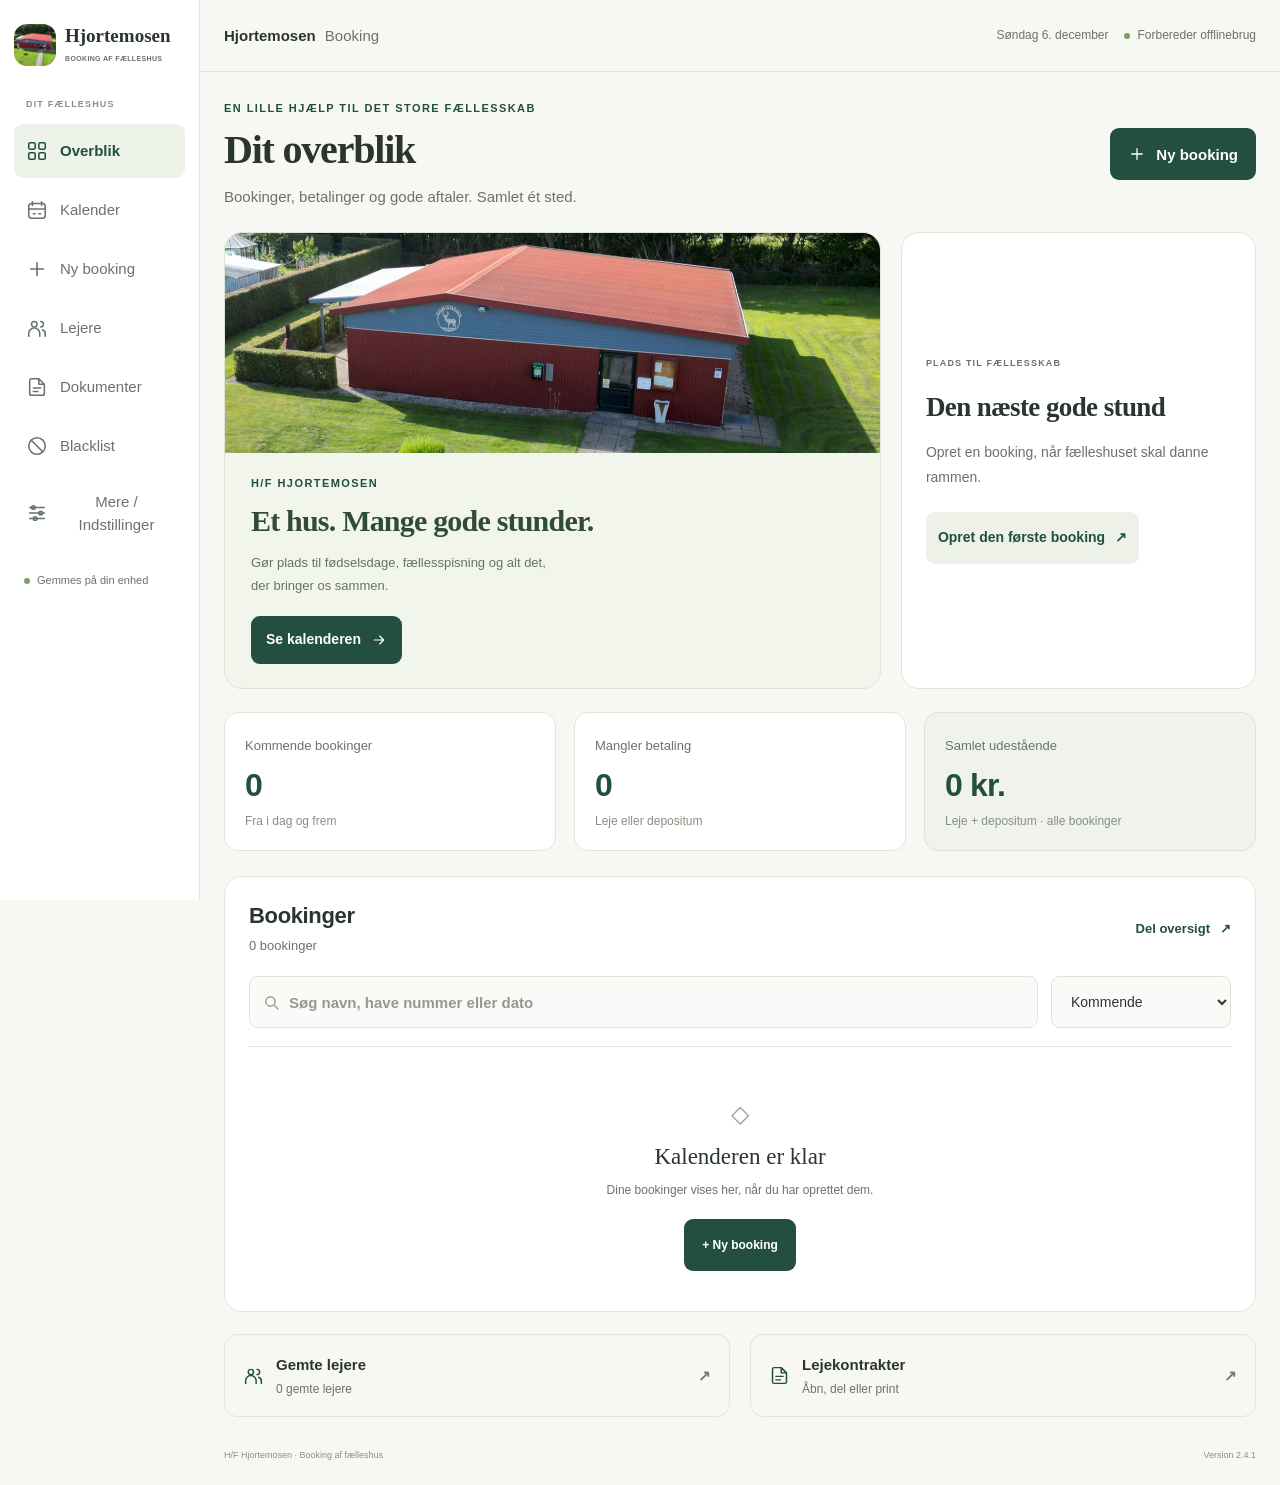
==== index.html @ 08822527 "Bestyrelsesmedlem: gratis leje og 500 kr. depositum (v2.4.1)" ====
<!doctype html>
<html lang="da">
<head>
  <meta charset="utf-8">
  <meta name="viewport" content="width=device-width,initial-scale=1,viewport-fit=cover">
  <meta name="theme-color" content="#234f40">
  <meta name="description" content="Booking af fælleshuset i H/F Hjortemosen. Kalender, lejere og betalinger samlet ét sted – også offline.">
  <meta name="apple-mobile-web-app-capable" content="yes">
  <meta name="apple-mobile-web-app-status-bar-style" content="default">
  <meta name="apple-mobile-web-app-title" content="Hjortemosen">
  <link rel="manifest" href="./manifest.webmanifest">
  <link rel="icon" href="./favicon.svg?v=2.4.1" type="image/svg+xml">
  <link rel="apple-touch-icon" href="./apple-touch-icon.png?v=2.4.1">
  <link rel="stylesheet" href="./styles.css?v=2.4.1">
  <title>Hjortemosen Booking</title>
</head>
<body>
<svg class="svg-symbols" xmlns="http://www.w3.org/2000/svg" aria-hidden="true"><defs>
  <symbol id="i-leaf" viewBox="0 0 24 24"><path d="M5 18C2 9 10 3 20 4c1 10-6 16-13 13M5 21 16 10M9 15l-1-5m4 2 5 1"/></symbol>
  <symbol id="i-grid" viewBox="0 0 24 24"><rect x="3" y="3" width="7" height="7" rx="1.5"/><rect x="14" y="3" width="7" height="7" rx="1.5"/><rect x="3" y="14" width="7" height="7" rx="1.5"/><rect x="14" y="14" width="7" height="7" rx="1.5"/></symbol>
  <symbol id="i-calendar" viewBox="0 0 24 24"><rect x="3" y="5" width="18" height="16" rx="3"/><path d="M7 3v4m10-4v4M3 11h18m-13 5h2m4 0h2"/></symbol>
  <symbol id="i-plus" viewBox="0 0 24 24"><path d="M12 5v14M5 12h14"/></symbol>
  <symbol id="i-users" viewBox="0 0 24 24"><circle cx="9" cy="8" r="3"/><path d="M3 21v-3a6 6 0 0 1 12 0v3M16 5a3 3 0 0 1 0 6m2 3a5 5 0 0 1 3 5v2"/></symbol>
  <symbol id="i-file" viewBox="0 0 24 24"><path d="M14 3H6a2 2 0 0 0-2 2v14a2 2 0 0 0 2 2h12a2 2 0 0 0 2-2V9l-6-6Zm0 0v6h6M8 13h8m-8 4h5"/></symbol>
  <symbol id="i-settings" viewBox="0 0 24 24"><path d="M4 6h16M4 12h16M4 18h16"/><circle cx="8" cy="6" r="2"/><circle cx="16" cy="12" r="2"/><circle cx="10" cy="18" r="2"/></symbol>
  <symbol id="i-ban" viewBox="0 0 24 24"><circle cx="12" cy="12" r="9"/><path d="m6 6 12 12"/></symbol>
  <symbol id="i-arrow" viewBox="0 0 24 24"><path d="M5 12h14m-6-6 6 6-6 6"/></symbol>
  <symbol id="i-search" viewBox="0 0 24 24"><circle cx="10.5" cy="10.5" r="6.5"/><path d="m16 16 5 5"/></symbol>
</defs></svg>
<a class="skip-link" href="#main">Gå til indhold</a>
<aside class="sidebar">
  <a class="brand" href="./" aria-label="Hjortemosen Booking, forsiden"><span class="brand-mark"><img src="./icon-192.png?v=2.4.1" alt="" width="192" height="192"></span><span><strong>Hjortemosen</strong><small>BOOKING AF FÆLLESHUS</small></span></a>
  <span class="nav-caption">DIT FÆLLESHUS</span>
  <nav class="desktop-nav" aria-label="Hovedmenu">
    <button data-view="dashboard" class="active" aria-current="page"><svg><use href="#i-grid"/></svg>Overblik</button>
    <button data-view="calendar"><svg><use href="#i-calendar"/></svg>Kalender</button>
    <button data-view="booking"><svg><use href="#i-plus"/></svg>Ny booking</button>
    <button data-view="renters"><svg><use href="#i-users"/></svg>Lejere</button>
    <button data-view="documents"><svg><use href="#i-file"/></svg>Dokumenter</button>
    <button data-view="blacklist"><svg><use href="#i-ban"/></svg>Blacklist</button>
    <button data-view="settings"><svg><use href="#i-settings"/></svg>Mere / Indstillinger</button>
  </nav>
  <div class="sidebar-note"><svg><use href="#i-leaf"/></svg><strong>Fællesskab starter her.</strong><p>En hjælpende hånd til de gode stunder i Hjortemosen.</p></div>
  <div class="sidebar-footer"><span class="status-dot"></span>Gemmes på din enhed</div>
</aside>
<div class="app-shell">
<header class="app-header"><div class="header-brand"><span class="brand-mark small"><img src="./icon-192.png?v=2.4.1" alt="" width="192" height="192"></span><strong>Hjortemosen <span>Booking</span></strong></div><div class="header-meta"><span id="currentDate"></span><span class="connection"><i class="status-dot"></i><span id="connectionStatus" role="status">Forbereder offlinebrug</span></span></div><button id="installBtn" class="secondary hidden">Installer</button></header>
<main id="main">
  <div id="storageError" class="warning hidden" role="alert"></div>
  <div id="updateBanner" class="update-banner hidden"><span>En ny version er klar. Din kladde gemmes før opdatering.</span><button class="primary" id="updateApp">Opdatér app</button></div>
  <section id="dashboard" class="view active" aria-labelledby="dashboardTitle">
    <div class="page-heading"><div><span class="eyebrow">EN LILLE HJÆLP TIL DET STORE FÆLLESSKAB</span><h1 id="dashboardTitle">Dit overblik</h1><p>Bookinger, betalinger og gode aftaler. Samlet ét sted.</p></div><button class="primary desktop-action" data-new><svg><use href="#i-plus"/></svg>Ny booking</button></div>
    <div id="draftBanner" class="draft-banner hidden"><span>Du har en gemt bookingkladde.</span><button class="text-button" data-go="booking">Fortsæt kladden →</button></div>
    <div class="hero-grid"><div class="welcome-card"><img class="welcome-photo" src="./faelleshus.jpg?v=2.4.1" alt="Hjortemosens fælleshus med rødt tag og blå gavl, omgivet af grønne haver." width="1280" height="1059" fetchpriority="high"><div class="welcome-copy"><span class="eyebrow">H/F HJORTEMOSEN</span><h2>Et hus. Mange gode stunder.</h2><p>Gør plads til fødselsdage, fællesspisning og alt det, der bringer os sammen.</p><button class="primary" data-go="calendar">Se kalenderen <svg><use href="#i-arrow"/></svg></button></div></div><div class="next-card" id="nextBooking"></div></div>
    <div class="stats" id="stats"></div>
    <div class="card bookings-card"><div class="card-head"><div><h2>Bookinger</h2><p id="bookingListCount" class="muted"></p></div><button class="text-button" id="shareOverview">Del oversigt <span aria-hidden="true">↗</span></button></div><div class="list-toolbar"><label class="search-field"><svg><use href="#i-search"/></svg><input id="bookingSearch" type="search" placeholder="Søg navn, have nummer eller dato" aria-label="Søg bookinger"></label><select id="bookingFilter" aria-label="Vis bookinger"><option value="upcoming">Kommende</option><option value="unpaid">Mangler betaling</option><option value="all">Alle bookinger</option></select></div><div id="upcomingList" class="list"></div></div>
    <div class="quick-links"><button data-go="renters"><svg><use href="#i-users"/></svg><span><strong>Gemte lejere</strong><small id="renterCount">0 gemte lejere</small></span><span aria-hidden="true">↗</span></button><button data-go="documents"><svg><use href="#i-file"/></svg><span><strong>Lejekontrakter</strong><small>Åbn, del eller print</small></span><span aria-hidden="true">↗</span></button></div>
  </section>
  <section id="calendar" class="view" aria-labelledby="calendarTitle">
    <div class="page-heading"><div><span class="eyebrow">PLADS TIL DEN NÆSTE AFTALE</span><h1 id="calendarTitle">Kalender</h1><p>Tryk på en ledig dato for at oprette en booking.</p></div><div class="calendar-actions"><button class="secondary" id="todayMonth">Denne måned</button><button class="primary" id="printCalendar">Udskriv / PDF</button></div></div>
    <p class="small-note calendar-print-help">Udskriv den viste måned, eller gem den som PDF fra udskriftsmenuen. På iPad bruges udskriftsmenuen i Safari.</p><div class="card calendar-card"><div class="calendar-toolbar"><button id="prevMonth" class="icon-btn" aria-label="Forrige måned">‹</button><h2 id="monthLabel"></h2><button id="nextMonth" class="icon-btn" aria-label="Næste måned">›</button></div><div class="calendar-grid weekdays"><span>Man</span><span>Tir</span><span>Ons</span><span>Tor</span><span>Fre</span><span>Lør</span><span>Søn</span></div><div id="calendarGrid" class="calendar-grid"></div><div class="legend"><span><i class="dot booked"></i>Betalt eller gratis</span><span><i class="dot unpaid"></i>Mangler betaling</span><span><i class="dot free"></i>Ledig</span></div></div>
    <div class="card"><h2>Månedens bookinger</h2><div id="monthBookings"></div></div>
  </section>
  <section id="booking" class="view" aria-labelledby="bookingFormTitle">
    <div class="page-heading"><div><span class="eyebrow">EN NY AFTALE I KALENDEREN</span><h1 id="bookingFormTitle">Ny booking</h1><p>Din kladde gemmes automatisk, mens du skriver.</p></div><button id="resetBooking" class="text-button">Ryd formular</button></div>
    <form id="bookingForm" class="booking-form"><input type="hidden" id="bookingId">
      <div class="card booking-details"><div class="form-heading"><span>01</span><h2>Dato og lejer</h2></div><div class="two-col"><label>Dato for lejemål <span class="required">*</span><input id="bookingDate" type="date" required></label><label>Vælg gemt lejer<select id="savedRenter"><option value="">Vælg en lejer</option></select></label></div><div class="two-col"><label>Navn <span class="required">*</span><input id="name" required autocomplete="name" placeholder="Lejerens fulde navn"></label><label>Have nummer<input id="houseNo" autocomplete="off" placeholder="Fx 24"></label></div><div class="two-col"><label>Telefonnummer<input id="phone" type="tel" autocomplete="tel" placeholder="Fx 12 34 56 78"></label><label>E-mail<input id="email" type="email" autocomplete="email" placeholder="navn@eksempel.dk"></label></div><label>Adresse<input id="address" autocomplete="street-address" placeholder="Vej, postnummer og by"></label><label class="check-row"><input id="saveRenter" type="checkbox" checked><span>Gem lejerens oplysninger til næste gang</span></label></div>
      <div class="card booking-payment"><div class="form-heading"><span>02</span><h2>Leje og betaling</h2></div><fieldset><legend>Lejertype</legend><div class="segmented"><label><input type="radio" name="renterType" value="member" checked><span>Haveforeningsmedlem</span></label><label><input type="radio" name="renterType" value="friend"><span>Ven</span></label><label><input type="radio" name="renterType" value="board"><span>Bestyrelsesmedlem</span></label></div></fieldset><p id="legacyTypeNote" class="small-note hidden">Denne aftale har en tidligere lejertype. De gemte beløb bevares. Vælg en ny lejertype for at ændre den.</p><p id="boardPriceNote" class="small-note hidden" role="status">Bestyrelsesmedlemmer har gratis leje. Depositum: 500 kr.</p><div class="two-col"><label>Pris (kr.) <span class="required">*</span><input id="price" type="number" min="0" step="0.01" required inputmode="decimal"></label><label>Depositum (kr.)<input id="deposit" type="number" min="0" step="0.01" inputmode="decimal"></label></div><div class="payment-checks"><label id="rentPaidRow" class="check-row"><input id="paid" type="checkbox"><span><strong>Leje betalt</strong><small>Markér, når lejen er modtaget</small></span></label><label class="check-row"><input id="depositPaid" type="checkbox"><span><strong>Depositum betalt</strong><small>Markér, når depositum er modtaget</small></span></label></div></div>
      <div class="card booking-notes"><div class="form-heading"><span>03</span><h2>Det, vi skal huske</h2></div><label>Bemærkninger<textarea id="notes" rows="5" placeholder="Særlige aftaler, nøgleudlevering, oprydning eller andet, der er godt at huske …"></textarea></label></div>
      <div class="card booking-footer"><div id="bookingWarning" class="warning hidden" role="alert"></div><div id="autoSaveStatus" class="autosave-status" role="status">Kladde gemmes automatisk på denne enhed</div><div class="form-actions"><button type="button" id="saveDraft" class="secondary">Gem kladde</button><button type="submit" id="submitBooking" class="primary">Gem booking <svg><use href="#i-arrow"/></svg></button><button type="button" id="deleteBooking" class="danger hidden">Slet booking</button></div></div>
    </form>
  </section>
  <section id="renters" class="view" aria-labelledby="rentersTitle"><div class="page-heading"><div><span class="eyebrow">GODE AFTALER, KENDTE ANSIGTER</span><h1 id="rentersTitle">Gemte lejere</h1><p>Oplysninger og tidligere bookinger. Klar til næste gang.</p></div></div><label class="search-field renter-search"><svg><use href="#i-search"/></svg><input id="renterSearch" type="search" placeholder="Søg navn, have nummer eller telefon" aria-label="Søg lejere"></label><div id="renterList" class="renter-grid"></div></section>
  <section id="blacklist" class="view" aria-labelledby="blacklistTitle"><div class="page-heading"><div><span class="eyebrow">TRYGHED OM UDLEJNINGEN</span><h1 id="blacklistTitle">Blacklist</h1><p>Booking blokeres ved match på navn eller have nummer.</p></div><button id="addBlacklist" class="primary">+ Tilføj person</button></div><div class="card"><div class="card-head"><h2>Blokerede lejere</h2><span class="muted" id="blacklistCount"></span></div><div id="blacklistList"></div></div></section>
  <section id="documents" class="view" aria-labelledby="documentsTitle"><div class="page-heading"><div><span class="eyebrow">DET PRAKTISKE PÅ PLADS</span><h1 id="documentsTitle">Dokumenter</h1><p>De aktuelle lejekontrakter til fælleshuset.</p></div></div><div class="document-grid">
    <article class="card document-card"><span class="document-icon"><svg><use href="#i-file"/></svg>PDF</span><span class="eyebrow">HAVEFORENINGENS MEDLEMMER</span><h2>Lejekontrakt</h2><strong class="document-price">1.000 <small>kr.</small></strong><p class="muted">Kontrakten til udlejning af fælleshuset.</p><button type="button" class="primary fill-contract" data-fill-contract="member-pdf">Udfyld kontrakt</button><div class="doc-actions"><a class="primary button" href="./kontrakt-1000.pdf?v=2.4.1" target="_blank" rel="noopener">Åbn PDF ↗</a><a class="secondary button" href="./kontrakt-1000.pdf?v=2.4.1" download="Lejekontrakt-Hjortemosen-1000.pdf">Download</a><button class="secondary" data-share-doc="./kontrakt-1000.pdf?v=2.4.1">Del</button><button class="text-button" data-print="./kontrakt-1000.pdf?v=2.4.1">Print</button></div><a class="word-link" href="./kontrakt-1000.docx?v=2.4.1" download="Lejekontrakt-Hjortemosen-1000.docx">Download redigerbar Word-version ↗</a></article>
    <article class="card document-card"><span class="document-icon"><svg><use href="#i-file"/></svg>PDF</span><span class="eyebrow">VENNER</span><h2>Lejekontrakt</h2><strong class="document-price">1.500 <small>kr.</small></strong><p class="muted">Kontrakten til udlejning af fælleshuset.</p><button type="button" class="primary fill-contract" data-fill-contract="friend-pdf">Udfyld kontrakt</button><div class="doc-actions"><a class="primary button" href="./kontrakt-1500.pdf?v=2.4.1" target="_blank" rel="noopener">Åbn PDF ↗</a><a class="secondary button" href="./kontrakt-1500.pdf?v=2.4.1" download="Lejekontrakt-Hjortemosen-1500.pdf">Download</a><button class="secondary" data-share-doc="./kontrakt-1500.pdf?v=2.4.1">Del</button><button class="text-button" data-print="./kontrakt-1500.pdf?v=2.4.1">Print</button></div></article>
  </div>
  <article class="card contract-editor">
    <span class="eyebrow">KLAR TIL AFTALEN</span><h2>Udfyld lejekontrakt</h2>
    <p class="muted">Udfyld felterne her på iPad. Oplysningerne bruges kun til kontrakten og ændrer ikke din booking.</p>
    <form id="contractForm">
      <div class="two-col">
        <label>Kontrakt<select id="contractTemplate"><option value="member-pdf">Medlem · 1.000 kr. · PDF</option><option value="friend-pdf">Ven · 1.500 kr. · PDF</option><option value="member-word">Medlem · 1.000 kr. · Word</option></select></label>
        <label>Hent oplysninger fra booking<select id="contractBooking"><option value="">Udfyld uden en booking</option></select></label>
      </div>
      <p id="contractTerms" class="small-note"></p><p id="contractWarning" class="warning hidden" role="alert"></p>
      <div class="two-col">
        <label>Lejerens navn<input id="contract-name" required maxlength="200" autocomplete="name"></label>
        <label>Telefonnummer<input id="contract-phone" type="tel" maxlength="60" autocomplete="tel"></label>
        <label>Adresse<input id="contract-address" maxlength="300" autocomplete="street-address"></label>
        <label>E-mailadresse<input id="contract-email" type="email" maxlength="254" autocomplete="email"></label>
        <label>Konto til tilbagebetaling af depositum<input id="contract-account" maxlength="100" autocomplete="off" placeholder="Registreringsnummer og kontonummer"></label>
        <label>Dato for aftalen<input id="contract-agreementDate" type="date" required></label>
        <label>Dato for lejemålet<input id="contract-rentalDate" type="date" required></label>
        <label>Elmåler ved start<input id="contract-meterStart" inputmode="decimal" maxlength="40"></label>
        <label>Elmåler ved slut<input id="contract-meterEnd" inputmode="decimal" maxlength="40"></label>
        <label>Navn ved underskrift (valgfrit)<input id="contract-signature" maxlength="200" autocomplete="off"><small>Navnet følger med den håndskrevne underskrift.</small></label>
      </div>
      <div class="signature-section">
        <h3>Underskriv på iPad</h3>
        <p id="signatureHelp" class="small-note">Skriv med en finger eller Apple Pencil i feltet. Underskriften kommer med i PDF og Word. Du kan også lade feltet stå tomt og underskrive senere.</p>
        <canvas id="signatureCanvas" width="1200" height="400" role="img" aria-label="Felt til håndskrevet underskrift" aria-describedby="signatureHelp">Udfyld navnet ovenfor, hvis du ikke kan bruge tegnefeltet.</canvas>
        <div class="signature-toolbar"><span id="signatureStatus" class="small-note" role="status">Ingen håndskrevet underskrift.</span><button type="button" class="secondary" id="clearSignature">Ryd underskrift</button></div>
        <p class="small-note">Hvis du ændrer kontraktens oplysninger eller vælger en anden booking, skal du underskrive igen.</p>
      </div>
      <div class="form-actions"><button type="submit" class="primary" id="makeContract">Lav udfyldt kontrakt</button><button type="button" class="secondary" id="clearContract">Ryd felter</button></div>
      <p id="contractStatus" class="small-note" role="status" aria-live="polite"></p><p id="contractError" class="warning hidden" role="alert"></p>
    </form>
    <div id="contractReady" class="contract-ready hidden">
      <strong id="filledContractName"></strong>
      <div class="doc-actions"><a id="openFilledContract" class="secondary button" target="_blank" rel="noopener">Se udfyldt PDF ↗</a><button class="secondary" id="saveFilledContract">Gem fil</button><button class="primary" id="shareFilledContract">Del udfyldt kontrakt</button></div>
      <p>Tryk på <strong>Del udfyldt kontrakt</strong>, vælg <strong>Mail</strong> eller <strong>Beskeder</strong>, og indsæt modtagerens e-mailadresse eller telefonnummer. Filen følger med. Du sender selv fra Mail eller Beskeder.</p>
      <div class="doc-actions"><button class="secondary" data-copy-recipient="email">Kopiér e-mailadresse</button><button class="secondary" data-copy-recipient="phone">Kopiér telefonnummer</button></div>
    </div>
  </article>
  <div class="info-note"><svg><use href="#i-file"/></svg><p><strong>Gem, del og udskriv på iPad</strong><br>Åbn den udfyldte PDF, tryk på Del, og vælg Udskriv. Kontrakterne og udfyldningen fungerer offline, når appen er hentet. Mail og Beskeder sender, når der er forbindelse.</p></div></section>
  <section id="settings" class="view" aria-labelledby="settingsTitle"><div class="page-heading"><div><span class="eyebrow">ALT DET ANDET</span><h1 id="settingsTitle">Mere / Indstillinger</h1><p>Standardpriser, sikkerhedskopier og praktiske genveje.</p></div></div><div class="mobile-shortcuts"><button class="card shortcut" data-go="documents"><svg><use href="#i-file"/></svg>Dokumenter <span>↗</span></button><button class="card shortcut" data-go="blacklist"><svg><use href="#i-ban"/></svg>Blacklist <span>↗</span></button></div>
    <div class="card"><h2>Standardpriser</h2><p class="muted">Bruges til nye bookinger. Eksisterende aftaler beholder deres priser.</p><form id="settingsForm"><div class="settings-prices"><label>Haveforeningsmedlem (kr.)<input id="memberPrice" type="number" min="0" step="0.01" required inputmode="decimal"></label><label>Ven (kr.)<input id="friendPrice" type="number" min="0" step="0.01" required inputmode="decimal"></label><label>Bestyrelsesmedlem (kr.)<input id="boardPrice" type="number" value="0" readonly aria-describedby="boardSettingNote"></label><label>Standarddepositum (kr.)<input id="defaultDeposit" type="number" min="0" step="0.01" required inputmode="decimal"></label></div><p class="small-note" id="boardSettingNote">Bestyrelsesmedlemmer er altid gratis og betaler ikke depositum.</p><button class="primary" type="submit">Gem standardpriser</button></form></div>
    <div class="card"><h2>Sikkerhedskopi og deling</h2><p class="muted">Gem en kopi af alle bookinger, lejere, blacklist og indstillinger. Del filen med andre, der skal have det samme overblik.</p><div class="backup-actions"><button id="exportData" class="secondary">Eksportér sikkerhedskopi</button><button id="shareData" class="primary">Del sikkerhedskopi</button><label class="secondary button file-input">Importér sikkerhedskopi<input id="importData" type="file" accept=".json,application/json" aria-label="Importér sikkerhedskopi"></label><button id="downloadRecovery" class="text-button hidden">Download data fra før seneste import</button></div><p class="small-note">Data gemmes på denne enhed. Deling overfører en fil; ændringer synkroniseres ikke automatisk mellem telefoner.</p></div>
    <div class="card install-card"><div><h2>Dit fælleshus. Lige ved hånden.</h2><p class="muted">Åbn appen i Safari. Tryk på <strong>Del → Føj til hjemmeskærm</strong>. Vent på “Klar til offlinebrug”, før du bruger appen uden internet.</p></div><span class="brand-mark"><img src="./icon-192.png?v=2.4.1" alt="" width="192" height="192"></span></div>
  </section>
  <footer class="app-footer"><span>H/F Hjortemosen · Booking af fælleshus</span><span>Version 2.4.1</span></footer>
</main>
</div>
<nav class="bottom-nav" aria-label="Appmenu"><button data-view="dashboard" class="active" aria-current="page"><svg><use href="#i-grid"/></svg><span>Overblik</span></button><button data-view="calendar"><svg><use href="#i-calendar"/></svg><span>Kalender</span></button><button data-view="booking" class="nav-booking"><svg><use href="#i-plus"/></svg><span>Ny booking</span></button><button data-view="renters"><svg><use href="#i-users"/></svg><span>Lejere</span></button><button data-view="documents" class="tablet-nav"><svg><use href="#i-file"/></svg><span>Dokumenter</span></button><button data-view="blacklist" class="tablet-nav"><svg><use href="#i-ban"/></svg><span>Blacklist</span></button><button data-view="settings"><svg><use href="#i-settings"/></svg><span>Mere</span></button></nav>
<dialog id="blacklistDialog" aria-labelledby="blDialogTitle"><form id="blacklistForm"><span class="eyebrow">BLACKLIST</span><h2 id="blDialogTitle">Tilføj en person</h2><label>Navn<input id="blName" required autocomplete="off"></label><label>Have nummer<input id="blHouse"></label><label>Årsag / bemærkning<textarea id="blReason" required rows="4"></textarea></label><div class="actions"><button type="button" id="cancelBlacklist" class="secondary">Annuller</button><button type="submit" class="danger" id="saveBlacklist">Tilføj til blacklist</button></div></form></dialog>
<dialog id="importDialog" aria-labelledby="importTitle"><span class="eyebrow">SIKKERHEDSKOPI</span><h2 id="importTitle">Importér data</h2><p id="importSummary"></p><fieldset><legend>Sådan skal filen bruges</legend><label class="check-row"><input type="radio" name="importMode" value="merge" checked><span><strong>Flet med nuværende data</strong><small>Tilføj nye poster. Nuværende priser bevares. Konflikter stopper importen.</small></span></label><label class="check-row"><input type="radio" name="importMode" value="replace"><span><strong>Erstat alle nuværende data</strong><small>Brug filens bookinger, lejere, blacklist og priser.</small></span></label></fieldset><p class="small-note">En kopi af data fra før importen gemmes på denne enhed.</p><div id="importError" class="warning hidden" role="alert"></div><div class="actions"><button type="button" id="cancelImport" class="secondary">Annuller</button><button type="button" id="confirmImport" class="primary">Bekræft import</button></div></dialog>
<div id="toast" class="toast" role="status" aria-live="polite"></div>
<section id="calendarPrint" aria-label="Kalender til udskrivning"></section>
<script src="./data.js?v=2.4.1"></script><script src="./app.js?v=2.4.1"></script>
<script src="./contract-libs.js?v=2.4.1"></script><script src="./contracts.js?v=2.4.1"></script><script src="./signature-pad.js?v=2.4.1"></script><script src="./contract-ui.js?v=2.4.1"></script>
</body>
</html>
---- styles.css ----
:root{--green:#234f40;--green-hover:#163e30;--mint:#edf3e9;--bg:#f7f8f4;--card:#fff;--text:#29352e;--muted:#68736b;--line:#e1e6dc;--red:#a73f36;--amber:#966014;--radius:18px}*{box-sizing:border-box}html{scroll-behavior:smooth}body{margin:0;background:var(--bg);color:var(--text);font:15px/1.55 -apple-system,BlinkMacSystemFont,"Segoe UI",sans-serif;-webkit-tap-highlight-color:transparent}svg{width:22px;height:22px;fill:none;stroke:currentColor;stroke-width:1.7;stroke-linecap:round;stroke-linejoin:round;flex-shrink:0}.svg-symbols{position:absolute;width:0;height:0;overflow:hidden}button,input,select,textarea{font:inherit}button,.button{border:0;border-radius:9px;padding:12px 18px;min-height:46px;font-size:14px;font-weight:600;cursor:pointer;text-decoration:none;display:inline-flex;align-items:center;justify-content:center;gap:10px;transition:background .15s,color .15s,box-shadow .15s;color:inherit}button:disabled{opacity:.5;cursor:not-allowed}button:hover{filter:brightness(.97)}button:focus-visible,a:focus-visible,summary:focus-visible,input:focus-visible,select:focus-visible,textarea:focus-visible{outline:3px solid #81a37b;outline-offset:3px}.primary{background:var(--green);color:#fff}.primary:hover{background:var(--green-hover)}.secondary{background:#edf1e8;color:var(--green)}.danger{background:#fae8e4;color:var(--red)}.text-button{background:transparent;color:var(--green);padding:10px 0}.danger-text{color:var(--red)}.hidden{display:none!important}.eyebrow{color:var(--green);display:block;font-size:10px;font-weight:700;letter-spacing:.13em}.muted{color:var(--muted)}p{margin:8px 0 0}h1,h2,h3{margin:0;font-weight:600}h1{font-family:Georgia,"Times New Roman",serif;font-size:40px;letter-spacing:-1.2px;line-height:1.2;margin-top:9px}h2{font-size:19px;letter-spacing:-.35px;line-height:1.4}h3{font-size:16px;line-height:1.4}.sidebar{width:248px;position:fixed;left:0;top:0;bottom:0;background:#fff;border-right:1px solid var(--line);display:flex;flex-direction:column;padding:34px 22px 20px;z-index:20}.brand{display:flex;align-items:center;gap:12px;color:var(--text);text-decoration:none}.brand strong{font-family:Georgia,serif;font-size:22px;line-height:1.1;display:block}.brand small{display:block;letter-spacing:.13em;font-size:8px;margin-top:7px;font-weight:700;color:var(--muted)}.brand-mark{width:42px;height:46px;border-radius:13px;background:var(--green);color:#f0f3de;display:inline-flex;align-items:center;justify-content:center;flex-shrink:0}.brand-mark svg{width:27px;height:27px;stroke-width:1.5}.brand-mark.small{width:32px;height:34px;border-radius:10px}.brand-mark.small svg{width:22px;height:22px}.nav-caption{font-size:9px;font-weight:700;color:#879086;letter-spacing:.13em;margin:51px 0 14px 13px}.desktop-nav{display:grid;gap:5px}.desktop-nav button{justify-content:flex-start;min-height:49px;padding:12px 14px;color:var(--muted);background:transparent;font-weight:500;font-size:14px;gap:13px}.desktop-nav button.active{background:var(--mint);color:var(--green);font-weight:650}.desktop-nav button:nth-child(6){margin-top:23px}.desktop-nav button svg{width:19px;height:19px}.sidebar-note{margin-top:auto;background:var(--bg);border:1px solid var(--line);border-radius:14px;padding:19px 16px;font-size:12px;color:var(--muted)}.sidebar-note svg{display:block;margin-bottom:13px;color:var(--green)}.sidebar-note strong{color:var(--green);font-weight:600;display:block}.sidebar-note p{font-size:11px;line-height:1.6}.sidebar-footer{display:flex;align-items:center;gap:7px;color:var(--muted);font-size:10px;margin:24px 0 0 12px}.status-dot{width:6px;height:6px;border-radius:50%;background:#7a9d6a;display:inline-block;flex-shrink:0}.app-shell{margin-left:248px}.app-header{height:78px;border-bottom:1px solid var(--line);padding:0 42px;display:flex;align-items:center;justify-content:space-between;gap:16px}.header-brand{font-size:13px;display:flex;gap:10px;align-items:center}.header-brand strong{font-weight:650}.header-brand strong span{font-weight:400;color:var(--muted);margin-left:5px}.header-brand .brand-mark{display:none}.header-meta{display:flex;align-items:center;gap:24px;font-size:11px;color:var(--muted)}#currentDate::first-letter{text-transform:uppercase}.connection{display:flex;align-items:center;gap:7px}.is-offline{color:var(--amber)}main{max-width:1250px;margin:auto;padding:37px 42px 0}.view{display:none}.view.active{display:block;animation:appear .15s ease}@keyframes appear{from{opacity:.7;transform:translateY(3px)}to{opacity:1;transform:translateY(0)}}.page-heading{display:flex;align-items:center;justify-content:space-between;gap:20px;margin-bottom:27px}.page-heading p{color:var(--muted);font-size:13px;margin-top:11px}.page-heading .primary svg{width:18px;height:18px}.hero-grid{display:grid;grid-template-columns:minmax(0,1.85fr) minmax(220px,1fr);gap:20px;margin-bottom:23px}.welcome-card{position:relative;overflow:hidden;border-radius:var(--radius);background:#e9efe2;min-height:260px;padding:29px 30px;display:flex;align-items:center;border:1px solid #dde5d4}.welcome-copy{position:relative;z-index:1}.welcome-copy h2{font-family:Georgia,serif;font-size:33px;letter-spacing:-.8px;line-height:1.13;color:#304b36;margin:15px 0 12px}.welcome-copy p{color:#67745d;font-size:12px;line-height:1.8;margin:0 0 18px}.welcome-copy button{font-size:12px;min-height:43px;padding:10px 15px}.welcome-copy button svg{width:16px;height:16px}.house-scene{position:absolute;right:-5px;bottom:0;width:235px;height:208px;stroke:none}.next-card{padding:28px 24px;background:#fff;border:1px solid var(--line);border-radius:var(--radius);display:flex;flex-direction:column;justify-content:center}.next-card .eyebrow{font-size:9px;color:var(--muted)}.next-card h3{font-family:Georgia,serif;font-size:26px;letter-spacing:-.6px;line-height:1.25;margin:20px 0 7px}.next-card p{font-size:12px;color:var(--muted);line-height:1.8}.next-card>.secondary{font-size:12px;margin-top:22px;align-self:flex-start;padding:10px 12px}.next-bottom{display:flex;flex-wrap:wrap;align-items:center;gap:12px;margin-top:auto;padding-top:25px}.next-bottom button{font-size:12px}.stats{display:grid;grid-template-columns:repeat(3,1fr);gap:18px;margin-bottom:25px}.stat{background:var(--card);border:1px solid var(--line);border-radius:14px;padding:19px 23px}.stat>span{font-size:11px;color:var(--muted);font-weight:500}.stat strong{display:block;font-size:29px;line-height:1.2;font-weight:600;letter-spacing:-.8px;margin-top:9px;color:var(--green)}.stat small{font-size:10px;color:#879080;display:block;margin-top:7px}.stat.amount{background:#f0f3eb;border-color:#dce4d4}.card{background:#fff;border:1px solid var(--line);border-radius:var(--radius);padding:25px;margin-bottom:22px}.card-head{display:flex;justify-content:space-between;align-items:center;gap:15px;margin-bottom:20px}.card-head p{font-size:11px;margin-top:4px}.card-head .text-button{font-size:12px}.bookings-card{padding:25px 25px 0}.list-toolbar{display:flex;gap:13px;align-items:center;margin-bottom:13px;padding-bottom:18px;border-bottom:1px solid var(--line)}input,select,textarea{width:100%;border:1px solid #dce2d5;border-radius:9px;background:#fff;color:var(--text);padding:12px 14px;min-height:47px;font-size:16px}input::placeholder,textarea::placeholder{color:#93998f;opacity:1}select{appearance:auto;padding-right:8px}label{display:block;color:var(--text);font-size:12px;font-weight:550;margin:15px 0 0}label input,label select,label textarea{display:block;margin-top:7px}.search-field{position:relative;display:flex;align-items:center;gap:9px;background:#fafbf8;border:1px solid var(--line);border-radius:9px;padding:0 13px;margin:0;flex:1;color:#7d8a77}.search-field input{margin:0;padding:10px 0;border:0;background:transparent;min-height:42px;font-size:12px;outline-offset:1px}.search-field svg{width:17px;height:17px}.list-toolbar select{width:170px;min-height:44px;font-size:12px;background:#fafbf8}.booking-row{width:100%;background:transparent;text-align:left;justify-content:flex-start;padding:17px 0;border-radius:0;border-bottom:1px solid #edf0e8;gap:17px;font-weight:400}.booking-row:last-child{border-bottom:0}.booking-row:hover{background:#fafbf8}.date-tile{display:flex;flex-direction:column;align-items:center;justify-content:center;min-width:48px;min-height:52px;background:#f0f3ec;border-radius:9px;color:var(--green)}.date-tile small{font-size:9px;text-transform:uppercase;letter-spacing:.06em}.date-tile strong{font-size:22px;line-height:1.1}.row-person{display:flex;flex-direction:column;gap:3px;min-width:0;flex:1}.row-person>strong{font-size:13px;font-weight:600;overflow-wrap:anywhere}.row-person>small{font-size:11px;color:var(--muted)}.payment-detail{font-size:10px;color:var(--muted)}.row-end{display:flex;flex-direction:column;align-items:flex-end;gap:7px}.row-end strong{font-size:12px;font-weight:550}.row-arrow{font-size:24px;color:#8e9788;margin-left:6px}.badge{display:inline-flex;align-items:center;gap:4px;border-radius:5px;padding:5px 8px;font-size:9px;font-weight:600;line-height:1.2;white-space:nowrap}.badge:before{content:'';width:4px;height:4px;background:currentColor;border-radius:50%}.badge.paid{background:#eaf2e7;color:#547444}.badge.unpaid{background:#fff3df;color:#976619}.badge.black{background:#fbe9e5;color:var(--red)}.empty-state{padding:35px 15px 40px;text-align:center;grid-column:1/-1}.empty-icon{display:inline-block;font-size:24px;color:#90a285;margin-bottom:8px}.empty-state h3{font-family:Georgia,serif;font-size:23px;font-weight:400}.empty-state p{font-size:12px;color:var(--muted);margin-top:8px}.empty-state button{font-size:12px;margin-top:20px}.quick-links{display:grid;grid-template-columns:1fr 1fr;gap:20px}.quick-links button{background:transparent;border:1px solid var(--line);border-radius:13px;padding:18px;text-align:left;justify-content:flex-start}.quick-links button>svg{width:21px;height:21px;color:var(--green);margin-right:2px}.quick-links button>span:nth-child(2){flex:1}.quick-links strong{display:block;font-size:12px;font-weight:600}.quick-links small{display:block;font-size:10px;color:var(--muted);font-weight:400;margin-top:3px}.quick-links button>span:last-child{color:#73816a}.app-footer{display:flex;justify-content:space-between;gap:15px;padding:32px 0 22px;color:#899182;font-size:9px}.calendar-toolbar{display:flex;justify-content:space-between;align-items:center;gap:15px}.calendar-toolbar h2{text-transform:capitalize;font-family:Georgia,serif;font-size:27px}.icon-btn{background:var(--mint);color:var(--green);padding:0;width:44px;height:44px;min-height:44px;font-size:27px;line-height:1}.calendar-grid{display:grid;grid-template-columns:repeat(7,minmax(0,1fr));gap:9px}.weekdays{font-size:11px;text-align:center;color:var(--muted);margin:27px 0 13px}.day{position:relative;min-height:88px;background:#fbfcf9;border:1px solid #e6eadf;border-radius:10px;padding:10px;text-align:left;display:flex;flex-direction:column;align-items:flex-start;justify-content:flex-start;gap:6px}.day.empty{background:transparent;border:0}.day.today{outline:2px solid var(--green);outline-offset:1px}.day.booked{background:#e9f1e5;border-color:#adc09f}.day.unpaid{background:#fff4e0;border-color:#d9bb82}.day .date{font-size:14px;font-weight:600}.day .who{font-size:10px;overflow:hidden;text-overflow:ellipsis;white-space:nowrap;max-width:100%;color:var(--muted)}.calendar-mark{position:absolute;bottom:8px;left:10px;width:4px;height:4px;border-radius:50%;background:var(--green)}.day.unpaid .calendar-mark{background:var(--amber)}.legend{display:flex;flex-wrap:wrap;justify-content:center;gap:16px;margin-top:23px;font-size:10px;color:var(--muted)}.dot{width:8px;height:8px;border-radius:3px;display:inline-block;margin-right:5px}.dot.booked{background:#a6bb99}.dot.unpaid{background:#d5b06f}.dot.free{background:#fbfcf9;border:1px solid #cbd2c3}.two-col{display:grid;grid-template-columns:1fr 1fr;gap:17px}.booking-form{max-width:850px}.form-heading{display:flex;align-items:center;gap:11px;margin:0 0 10px}.form-heading>span{font-size:10px;background:var(--mint);color:var(--green);border-radius:7px;min-width:27px;height:27px;display:inline-flex;align-items:center;justify-content:center}.required{color:var(--green);font-weight:650}fieldset{border:0;padding:0;margin:18px 0 0;min-width:0}legend{font-size:12px;font-weight:550;margin-bottom:10px}.segmented{display:grid;grid-template-columns:2fr 1fr 1.4fr;gap:9px}.segmented label{margin:0;position:relative}.segmented input{position:absolute;width:1px;height:1px;opacity:0}.segmented span{display:flex;align-items:center;justify-content:center;min-height:48px;border:1px solid var(--line);border-radius:9px;text-align:center;padding:10px;font-size:12px;cursor:pointer}.segmented input:checked+span{background:var(--mint);border-color:#78966b;color:var(--green)}.segmented input:focus-visible+span{outline:3px solid #81a37b;outline-offset:3px}.check-row{display:flex;align-items:center;gap:12px;min-height:44px;font-size:12px;margin-top:16px;font-weight:400;cursor:pointer}.check-row input{width:19px;height:19px;min-height:0;padding:0;margin:0;accent-color:var(--green);flex-shrink:0}.check-row span{display:block}.check-row strong{display:block;font-size:12px;font-weight:550}.check-row small{display:block;font-size:10px;color:var(--muted);margin-top:4px;font-weight:400}.payment-checks{display:grid;grid-template-columns:1fr 1fr;gap:16px;margin-top:15px}.payment-checks .check-row{border:1px solid var(--line);border-radius:10px;padding:14px;margin:0;background:#fafbf8}textarea{resize:vertical;line-height:1.6}.form-actions{display:flex;gap:10px;flex-wrap:wrap;margin-top:20px}.form-actions .primary{order:1}.form-actions .danger{order:2;margin-left:auto}.autosave-status{display:flex;align-items:center;gap:6px;font-size:11px;color:var(--green);margin-top:16px;line-height:1.6}.autosave-status:before{content:'✓';font-weight:700}.autosave-status.pending{color:var(--red)}.autosave-status.pending:before{content:'!'}.warning{border:1px solid #e6c895;color:#7c5318;background:#fff4e1;border-radius:10px;padding:15px;font-size:12px;margin:15px 0;white-space:pre-wrap}.draft-banner,.update-banner{display:flex;align-items:center;justify-content:space-between;gap:12px;border:1px solid #cbdbbc;background:#edf4e6;border-radius:10px;padding:9px 16px;font-size:12px;margin-bottom:20px}.draft-banner .text-button{font-size:12px}.renter-search{max-width:450px;margin-bottom:23px}.renter-search input{font-size:13px;min-height:48px}.renter-grid{display:grid;grid-template-columns:1fr 1fr;gap:20px}.renter-card{border:1px solid var(--line);border-radius:16px;background:#fff;padding:23px}.renter-head{display:flex;align-items:center;gap:12px}.renter-head p{font-size:11px;margin-top:3px}.renter-head .badge{margin-left:auto}.avatar{display:inline-flex;align-items:center;justify-content:center;border-radius:50%;width:39px;height:39px;background:#ecf1e7;color:var(--green);font-family:Georgia,serif;font-size:20px;flex-shrink:0}.contact-grid{display:grid;gap:6px;color:var(--muted);font-size:11px;margin-top:20px;overflow-wrap:anywhere}.contact-grid strong{font-weight:500;color:var(--text);margin-left:5px}.renter-card details{border-top:1px solid var(--line);margin-top:17px;padding-top:13px;font-size:11px;color:var(--muted)}summary{cursor:pointer;min-height:35px;padding:5px 0}.history-row{background:transparent;border-bottom:1px solid var(--line);justify-content:space-between;gap:8px;text-align:left;width:100%;font-size:11px;padding:9px 0;font-weight:400}.renter-actions{display:flex;justify-content:space-between;align-items:center;gap:10px;margin-top:12px}.renter-actions button{font-size:12px}.blacklist-row{display:flex;gap:15px;align-items:flex-start;padding:22px 0;border-bottom:1px solid var(--line)}.blacklist-row:last-child{border:0}.blacklist-icon{background:#fae9e5;color:var(--red);font-weight:700;border-radius:50%;width:33px;height:33px;display:inline-flex;align-items:center;justify-content:center;flex-shrink:0}.blacklist-row>div{flex:1;min-width:0}.blacklist-row small{font-size:11px}.blacklist-row p{font-size:12px;white-space:pre-wrap;overflow-wrap:anywhere}.blacklist-row button{font-size:12px}.document-grid{display:grid;grid-template-columns:1fr 1fr;gap:20px}.document-card{padding:29px;display:flex;flex-direction:column}.document-icon{color:var(--green);background:var(--mint);display:inline-flex;align-items:center;gap:7px;font-size:9px;font-weight:650;padding:11px;border-radius:10px;align-self:flex-start;margin-bottom:25px}.document-card>.eyebrow{font-size:9px}.document-card h2{font-family:Georgia,serif;font-size:28px;margin-top:9px}.document-price{font-size:34px;letter-spacing:-.8px;color:var(--green);font-weight:500;margin-top:15px}.document-price small{font-size:15px;font-weight:400}.document-card p{font-size:12px}.doc-actions{display:flex;flex-wrap:wrap;gap:9px;margin-top:24px}.doc-actions>*{font-size:12px}.word-link{color:var(--green);font-size:11px;text-underline-offset:4px;margin-top:23px;display:inline-block;min-height:30px}.info-note{display:flex;gap:14px;align-items:center;color:var(--muted);padding:0 3px;font-size:12px}.info-note strong{color:var(--text);font-weight:550}.info-note p{margin:0;line-height:1.8}.settings-prices{display:grid;grid-template-columns:repeat(4,1fr);gap:15px;margin:5px 0 22px}.backup-actions{display:flex;gap:10px;flex-wrap:wrap;margin-top:22px}.backup-actions>*{font-size:12px}.file-input{position:relative;cursor:pointer;margin:0;overflow:hidden}.file-input input{position:absolute;inset:0;width:100%;height:100%;opacity:0;cursor:pointer;margin:0}.file-input:focus-within{outline:3px solid #81a37b;outline-offset:3px}.small-note{color:var(--muted);font-size:11px;line-height:1.8;margin-top:18px}.install-card{display:flex;justify-content:space-between;align-items:center;gap:30px}.install-card p{font-size:12px}.mobile-shortcuts{display:none}.bottom-nav{display:none}.toast{position:fixed;bottom:30px;left:calc(50% + 124px);transform:translateX(-50%);background:var(--green);color:#fff;padding:13px 20px;border-radius:12px;font-size:12px;box-shadow:0 6px 24px #234f4022;opacity:0;pointer-events:none;transition:opacity .15s;max-width:min(530px,90vw);z-index:100;white-space:pre-wrap}.toast.show{opacity:1}dialog{border:1px solid var(--line);border-radius:19px;max-width:480px;width:calc(100% - 32px);padding:27px;box-shadow:0 20px 90px #18251c33;color:var(--text);max-height:calc(100dvh - 50px);overflow:auto}dialog::backdrop{background:#1d332657;backdrop-filter:blur(3px)}dialog h2{font-family:Georgia,serif;font-size:29px;margin:8px 0 15px}dialog p{font-size:12px}dialog .actions{display:flex;gap:10px;justify-content:flex-end;margin-top:24px}dialog .check-row{align-items:flex-start;padding:9px 0}dialog .check-row input{margin-top:1px}.skip-link{position:fixed;top:-70px;left:16px;background:var(--green);color:white;padding:12px;z-index:1000}.skip-link:focus{top:12px}
@media(min-width:1440px){.house-scene{right:9px;width:266px;height:233px}.welcome-card{min-height:274px}.welcome-copy h2{font-size:36px}}
@media(max-width:1200px){.sidebar{width:220px;padding:30px 17px 18px}.app-shell{margin-left:220px}main{padding:30px 28px 0}.app-header{padding:0 28px}.hero-grid{grid-template-columns:minmax(0,1.7fr) minmax(200px,1fr);gap:16px}.welcome-card{padding:25px;min-height:263px}.house-scene{width:175px;height:160px;opacity:.75;right:-9px}.welcome-copy h2{font-size:31px}.welcome-copy p{font-size:11px}.next-card{padding:23px 20px}.next-card h3{font-size:23px}.stat{padding:17px}.stat strong{font-size:26px}.settings-prices{grid-template-columns:1fr 1fr}.toast{left:calc(50% + 110px)}}
@media(max-width:960px){.sidebar{display:none}.app-shell{margin:0}.header-brand .brand-mark{display:inline-flex}.app-header{height:72px;padding:0 28px}.header-meta{gap:15px}main{max-width:860px}.bottom-nav{display:grid;grid-template-columns:repeat(5,minmax(0,1fr));position:fixed;bottom:0;left:0;right:0;background:#fff;border-top:1px solid var(--line);padding:8px 12px calc(8px + env(safe-area-inset-bottom));gap:7px;z-index:40}.bottom-nav button{background:transparent;display:flex;flex-direction:column;gap:5px;font-size:9px;font-weight:500;color:var(--muted);padding:8px 3px;min-height:56px;border-radius:10px}.bottom-nav svg{width:20px;height:20px}.bottom-nav .active{background:var(--mint);color:var(--green);font-weight:600}.bottom-nav .nav-booking svg{background:var(--green);color:white;border-radius:7px;padding:3px;width:25px;height:25px;margin-top:-3px}.app-footer{padding-bottom:110px}.toast{left:50%;bottom:calc(92px + env(safe-area-inset-bottom))}.mobile-shortcuts{display:grid;grid-template-columns:1fr 1fr;gap:16px}.shortcut{display:flex;justify-content:flex-start;font-size:13px;gap:12px;min-height:73px}.shortcut>span{margin-left:auto}.calendar-grid{gap:7px}.house-scene{width:235px;height:208px;right:0;opacity:1}.hero-grid{grid-template-columns:minmax(0,1.7fr) minmax(215px,1fr)}}
@media(max-width:700px){.hero-grid{grid-template-columns:1fr;gap:13px}.welcome-card{min-height:244px;padding:25px}.house-scene{width:235px;height:210px;right:8px}.welcome-copy h2{font-size:34px}.next-card{padding:20px 24px}.next-card h3{margin-top:11px;font-size:23px}.next-card>.secondary{margin-top:14px}.next-bottom{padding-top:13px}.header-meta #currentDate{display:none}.document-grid{grid-template-columns:1fr}.renter-grid{grid-template-columns:1fr}.stat strong{font-size:24px}.stat small{font-size:9px}.stat>span{font-size:10px}.stat{padding:16px}.stats{gap:12px}.card{padding:22px}.bookings-card{padding:22px 22px 0}.page-heading{margin-bottom:23px}.page-heading .desktop-action{display:none}.page-heading>.secondary,.page-heading>.primary{font-size:11px;padding:10px 13px}.two-col{gap:15px}.segmented span{font-size:11px;padding:10px 6px}.payment-checks .check-row{padding:11px}.install-card{gap:15px}}
@media(max-width:480px){body{font-size:14px}.app-header{height:auto;min-height:67px;padding:calc(12px + env(safe-area-inset-top)) 19px 12px;flex-wrap:wrap;gap:8px}.header-brand{font-size:12px}.header-brand strong span{display:none}.header-meta{font-size:9px}.connection{gap:5px}.header-brand .brand-mark{width:29px;height:31px}main{padding:25px 18px 0}.page-heading{gap:10px}.page-heading .eyebrow{font-size:8px;letter-spacing:.12em}h1{font-size:34px;letter-spacing:-.8px}.page-heading p{font-size:12px;line-height:1.7;margin-top:9px}.hero-grid{margin-bottom:17px}.welcome-card{padding:23px;min-height:230px}.welcome-copy h2{font-size:32px}.welcome-copy p{font-size:10px}.house-scene{width:174px;height:170px;right:-15px;bottom:0}.welcome-copy .eyebrow{font-size:9px}.welcome-copy button{font-size:11px;min-height:43px}.next-card{padding:19px 23px}.next-card h3{font-size:23px}.stats{grid-template-columns:1fr 1fr;gap:10px;margin-bottom:18px}.stat{padding:16px 17px;border-radius:12px}.stat.amount{grid-column:1/-1;display:grid;grid-template-columns:1fr auto;column-gap:10px;align-items:center}.stat.amount strong{grid-column:2;grid-row:1/3;margin:0;font-size:26px;white-space:nowrap}.stat.amount small{grid-column:1}.stat strong{font-size:28px}.stat small{font-size:9px}.stat>span{font-size:10px}.card{padding:20px 17px;border-radius:15px;margin-bottom:18px}.bookings-card{padding:20px 17px 0}.card-head{gap:10px;margin-bottom:17px}.card-head h2{font-size:17px}.card-head .text-button{font-size:10px}.list-toolbar{gap:9px;padding-bottom:14px}.list-toolbar select{width:115px;font-size:10px;padding:9px 7px}.search-field{padding:0 9px;min-width:0}.search-field input{font-size:10px}.search-field svg{width:15px;height:15px}.booking-row{gap:10px;padding:16px 0;flex-wrap:wrap;position:relative}.row-person>strong{font-size:12px}.row-person>small{font-size:10px}.date-tile{min-width:41px;min-height:48px}.date-tile strong{font-size:21px}.row-end{margin-left:auto}.row-end strong{font-size:11px}.badge{font-size:8px;padding:5px 6px}.row-arrow{display:none}.payment-detail{font-size:9px;line-height:1.6}.quick-links{gap:10px}.quick-links button{padding:14px 12px;gap:8px}.quick-links button>svg{width:18px;height:18px}.quick-links strong{font-size:10px}.quick-links small{font-size:9px}.quick-links button>span:last-child{display:none}.calendar-card{padding:20px 13px}.calendar-toolbar h2{font-size:23px}.calendar-grid{gap:5px}.weekdays{font-size:10px;margin-top:22px}.day{min-height:51px;border-radius:7px;padding:7px;gap:2px}.day .date{font-size:13px}.day .who{display:none}.calendar-mark{bottom:5px;left:50%;transform:translateX(-50%);width:4px;height:4px}.legend{font-size:8px;gap:11px;margin-top:20px}.two-col{grid-template-columns:1fr;gap:0}.segmented{grid-template-columns:1fr;gap:7px}.segmented span{justify-content:flex-start;min-height:46px;padding:10px 13px;font-size:12px}.segmented input:checked+span:after{content:'✓';margin-left:auto}.form-heading h2{font-size:17px}.payment-checks{grid-template-columns:1fr;gap:9px}.form-actions{display:grid;grid-template-columns:1fr 1fr;gap:9px}.form-actions button{font-size:12px;padding:12px 10px}.form-actions svg{width:17px;height:17px}.form-actions .danger{grid-column:1/-1;margin-left:0}.settings-prices{grid-template-columns:1fr 1fr;gap:11px}.settings-prices label{font-size:10px}.settings-prices input{padding:11px;font-size:16px}.backup-actions{display:grid;grid-template-columns:1fr}.backup-actions .file-input{min-height:46px}.install-card .brand-mark{display:none}.mobile-shortcuts{gap:11px}.shortcut{padding:17px 13px;font-size:11px;gap:8px;min-height:67px}.shortcut svg{width:18px;height:18px}.document-card{padding:24px}.document-card h2{font-size:28px}.document-card .doc-actions{gap:7px}.document-card .doc-actions>*{font-size:11px;padding:11px 13px}.info-note{font-size:11px;align-items:flex-start}.info-note svg{margin-top:5px}.empty-state{padding:27px 8px 33px}.empty-state h3{font-size:22px}.empty-state p{font-size:11px}.app-footer{font-size:8px;padding-top:23px}.draft-banner{font-size:10px;padding:10px 13px}.draft-banner .text-button{font-size:10px}.update-banner{flex-direction:column;align-items:flex-start}.blacklist-row{gap:10px}.blacklist-row h3{font-size:14px}.blacklist-row p{font-size:11px}.blacklist-row button{font-size:11px}.blacklist-icon{width:28px;height:28px}.bottom-nav{gap:4px;padding-left:12px;padding-right:12px}.bottom-nav button{font-size:9px}.renter-search input{font-size:12px}}
@media(prefers-reduced-motion:reduce){html{scroll-behavior:auto}*,*:before,*:after{animation:none!important;transition:none!important}}@media print{.sidebar,.app-header,.bottom-nav,.app-footer,.toast,button,.skip-link{display:none!important}.app-shell{margin:0}main{padding:0}.card{border:0;box-shadow:none}body{background:white}}

@media(max-width:480px){.next-card.is-empty{display:none}.welcome-card{min-height:208px}.welcome-copy h2{font-size:29px}.welcome-copy p{margin-bottom:14px}.house-scene{height:158px;width:165px}}

/* Tablet controls remain usable with touch, an external keyboard and Split View. */
.bottom-nav .tablet-nav{display:none}
.two-col{grid-template-columns:repeat(2,minmax(0,1fr))}
input,select,textarea{min-width:0;max-width:100%}
.booking-footer .form-actions{margin-top:16px}
@media(max-width:480px){.two-col{grid-template-columns:1fr}}

@media(min-width:768px) and (max-width:1440px){
  html{scroll-padding-top:96px;scroll-padding-bottom:210px}
  body{font-size:16px}
  button,.button{min-height:52px;font-size:15px;touch-action:manipulation}
  input,select,textarea{min-height:52px;font-size:17px;padding:13px 15px}
  label,legend{font-size:14px}
  label{margin-top:18px}
  input,select,textarea,summary{scroll-margin-top:100px;scroll-margin-bottom:210px}
  h2{font-size:22px}
  h3{font-size:18px}
  .eyebrow{font-size:11px}
  .sidebar{width:200px;padding:24px 14px;overflow-y:auto}
  .brand{gap:9px}
  .brand strong{font-size:19px}
  .brand small{font-size:7px;letter-spacing:.05em}
  .brand-mark{width:38px;height:42px}
  .nav-caption{margin:32px 0 12px 12px}
  .desktop-nav button{min-height:54px;font-size:15px;gap:12px;padding:12px}
  .desktop-nav button:nth-child(6){margin-top:0}
  .desktop-nav button svg{width:22px;height:22px}
  .sidebar-note{display:none}
  .sidebar-footer{font-size:11px;margin-left:10px}
  .app-shell{margin-left:200px}
  .app-header{position:sticky;top:0;z-index:30;height:72px;padding:0 24px;background:var(--bg);border-bottom:1px solid var(--line)}
  .header-brand{font-size:15px}
  .header-meta{font-size:12px;gap:16px}
  main{max-width:none;padding:28px 24px 0}
  .page-heading{margin-bottom:24px}
  .page-heading p{font-size:15px}
  .card{padding:24px}
  .card-head p,.card-head .text-button{font-size:13px}
  .welcome-card{min-height:236px;padding:26px}
  .welcome-copy h2{font-size:32px}
  .welcome-copy p{font-size:13px}
  .welcome-copy button{min-height:48px;font-size:14px}
  .house-scene{width:190px;height:185px;right:0}
  .next-card h3{font-size:27px}
  .next-card p,.next-bottom button,.next-card>.secondary{font-size:14px}
  .stat{padding:20px}
  .stat>span{font-size:13px}
  .stat strong{font-size:32px}
  .stat small{font-size:12px}
  .bookings-card{padding:24px 24px 0}
  .search-field input{min-height:50px;font-size:15px}
  .list-toolbar select{min-height:52px;font-size:14px;width:180px}
  .booking-row{min-height:94px;padding:20px 0;gap:14px}
  .row-person>strong{font-size:16px}
  .row-person>small{font-size:13px}
  .payment-detail{font-size:12px}
  .row-end strong{font-size:15px}
  .badge{font-size:11px;padding:6px 9px}
  .date-tile{min-width:54px;min-height:60px}
  .date-tile small{font-size:11px}
  .date-tile strong{font-size:25px}
  .quick-links strong{font-size:15px}
  .quick-links small{font-size:12px}
  .calendar-grid{gap:8px}
  .calendar-toolbar h2{font-size:30px}
  .icon-btn{width:52px;height:52px;font-size:30px}
  .weekdays{font-size:14px;margin:22px 0 12px}
  .day{min-height:112px;padding:12px;gap:8px}
  .day .date{font-size:20px}
  .day .who{font-size:13px;line-height:1.4;white-space:normal;overflow-wrap:anywhere;display:-webkit-box;-webkit-box-orient:vertical;-webkit-line-clamp:2;overflow:hidden}
  .calendar-mark{width:6px;height:6px;bottom:10px;left:12px}
  .legend{font-size:13px;gap:20px}
  .booking-form{max-width:none}
  .two-col{gap:20px}
  .segmented span{min-height:56px;font-size:14px;line-height:1.4;padding:12px 10px}
  .check-row{min-height:52px;font-size:14px}
  .check-row input{width:22px;height:22px;min-height:0}
  .check-row strong{font-size:14px}
  .check-row small{font-size:12px}
  .payment-checks .check-row{padding:16px 12px}
  textarea{min-height:160px;line-height:1.7}
  .booking-footer{position:sticky;bottom:calc(12px + env(safe-area-inset-bottom));z-index:25;display:flex;flex-wrap:wrap;align-items:center;gap:12px 20px;padding:16px 20px;box-shadow:0 6px 28px #234f4018}
  .booking-footer .warning{width:100%;margin:0}
  .booking-footer .autosave-status{font-size:13px;flex:1;min-width:200px;margin:0}
  .booking-footer .form-actions{margin:0;gap:10px}
  .booking-footer .danger{margin-left:0}
  .draft-banner,.update-banner,.draft-banner .text-button{font-size:14px}
  .renter-card{padding:24px}
  .renter-head p,.contact-grid,.renter-card details{font-size:14px}
  .renter-actions button,.history-row{font-size:14px}
  summary{min-height:48px;padding:12px 0}
  .blacklist-row small,.blacklist-row p,.blacklist-row button{font-size:14px}
  .document-card p,.doc-actions>*,.word-link,.info-note,.small-note{font-size:14px}
  .word-link{min-height:48px;padding:12px 0}
  .backup-actions>*{font-size:15px}
  .install-card p{font-size:14px}
  dialog{max-width:560px;padding:28px}
  dialog p{font-size:14px}
  .toast{font-size:14px;left:calc(50% + 100px)}
}

@media(min-width:768px) and (max-width:1099px){
  .sidebar{display:none}
  .app-shell{margin-left:0}
  .header-brand .brand-mark{display:inline-flex}
  .bottom-nav{display:grid;grid-template-columns:repeat(7,minmax(0,1fr));position:fixed;bottom:0;left:0;right:0;z-index:40;gap:6px;padding:8px 16px calc(8px + env(safe-area-inset-bottom));background:#fff;border-top:1px solid var(--line)}
  .bottom-nav button,.bottom-nav .tablet-nav{display:flex;flex-direction:column;gap:5px;padding:9px 4px;min-height:64px;font-size:13px;font-weight:500;background:transparent;color:var(--muted)}
  .bottom-nav button.active{background:var(--mint);color:var(--green);font-weight:600}
  .bottom-nav svg{width:24px;height:24px}
  .bottom-nav .nav-booking svg{width:28px;height:28px;background:var(--green);color:#fff;border-radius:7px;padding:3px;margin-top:-4px}
  .booking-footer{bottom:calc(92px + env(safe-area-inset-bottom))}
  .app-footer{padding-bottom:120px}
  .toast{left:50%;bottom:calc(100px + env(safe-area-inset-bottom))}
  .mobile-shortcuts{display:none}
}

@media(min-width:1100px) and (max-width:1440px){
  .booking-form{display:grid;grid-template-columns:minmax(0,1.15fr) minmax(0,1fr);gap:20px;align-items:start}
  .booking-form>.card{margin-bottom:0}
  .booking-details{grid-column:1;grid-row:1/span 2}
  .booking-payment{grid-column:2;grid-row:1}
  .booking-notes{grid-column:2;grid-row:2}
  .booking-footer{grid-column:1/-1;grid-row:3;margin-top:0}
}

@media(min-width:768px) and (max-width:1440px) and (max-height:850px){
  main{padding-top:20px}
  .page-heading{margin-bottom:20px}
  h1{font-size:35px}
  .calendar-card{padding:20px}
  .weekdays{margin-top:16px}
  .day{min-height:88px;padding:10px;gap:5px}
  .day .date{font-size:18px}
  .day .who{font-size:12px}
  .legend{margin-top:18px}
}

@media print{.booking-footer{position:static;box-shadow:none}}

/* The real clubhouse photo and matching home-screen icon. */
.brand-mark{overflow:hidden;width:42px;height:42px}
.brand-mark.small{width:32px;height:32px}
.brand-mark img{display:block;width:100%;height:100%;object-fit:cover}
.welcome-card{padding:0;display:grid;grid-template-columns:1fr;align-items:stretch;min-height:0;background:#f2f5ec}
.welcome-photo{display:block;width:100%;height:clamp(170px,20vw,220px);object-fit:cover;object-position:center 8%}
.welcome-copy{padding:22px 26px 24px}
.welcome-copy h2{font-size:30px;line-height:1.15;margin:12px 0}
.welcome-copy p{max-width:42ch;font-size:13px;margin-bottom:18px}
.welcome-copy button{min-height:48px;font-size:14px}
@media(min-width:1400px){
  .welcome-card{grid-template-columns:minmax(240px,1fr) minmax(240px,1fr)}
  .welcome-photo{grid-column:2;grid-row:1;height:100%;min-height:300px;object-position:56% 18%}
  .welcome-copy{grid-column:1;grid-row:1;align-self:center;padding:28px}
}
@media(max-width:700px){
  .welcome-photo{height:190px}
  .welcome-copy{padding:22px}
  .welcome-copy h2{font-size:28px}
  .header-brand .brand-mark{width:32px;height:32px}
}

/* Calendar printing and the free board-member category. */
.calendar-actions{display:flex;flex-wrap:wrap;gap:10px;justify-content:flex-end}
.calendar-actions button{min-height:48px;white-space:nowrap}
.calendar-print-help{margin:-10px 0 20px}
.segmented{grid-template-columns:2fr 1fr 1.9fr}
input[readonly]{background:#f1f4ed;color:var(--green)}
#calendarPrint{display:none}
@media(max-width:700px){
  #calendar .page-heading{flex-wrap:wrap}
  .calendar-actions{justify-content:flex-start}
}
@media(max-width:480px){.segmented{grid-template-columns:1fr}}
@page{size:A4 landscape;margin:10mm}
@media print{
  body.printing-calendar{background:white;color:#17241b;font-family:Arial,sans-serif;font-size:8.5pt;margin:0;padding:0;-webkit-print-color-adjust:exact;print-color-adjust:exact}
  body.printing-calendar>*{display:none!important}
  body.printing-calendar>#calendarPrint{display:block!important;width:100%}
  .print-heading{display:flex;justify-content:space-between;align-items:flex-end;gap:8mm;margin-bottom:5mm}
  .print-heading p{font-size:8pt;line-height:1.3;margin:0}
  .print-heading h1{font-family:Georgia,serif;font-size:22pt;letter-spacing:0;line-height:1.1;margin:2mm 0 0}
  .print-heading h2{font-family:Arial,sans-serif;font-size:16pt;text-transform:capitalize;margin:0 0 2mm}
  .print-heading>div:last-child{text-align:right}
  .print-calendar{width:100%;height:150mm;table-layout:fixed;border-collapse:collapse}
  .print-calendar tr{break-inside:avoid}
  .print-calendar th{font-size:9pt;text-align:left;height:7mm;background:#eef2e8;border:1px solid #aeb9aa;padding:1.5mm 2mm}
  .print-calendar td{padding:2mm;vertical-align:top;border:1px solid #aeb9aa;overflow-wrap:anywhere}
  .print-calendar .is-booked{background:#f2f5ed}
  .print-calendar .empty{background:#f8f9f7}
  .print-date{display:block;font-size:11pt;font-weight:bold;margin-bottom:1.5mm}
  .print-name{display:block;font-size:9pt;line-height:1.25}
  .print-booking+.print-booking{border-top:1px solid #aeb9aa;margin-top:2mm;padding-top:2mm}
  .print-garden{display:block;font-size:8pt;line-height:1.25;margin-top:1mm}
  .print-status{display:block;font-size:8pt;line-height:1.25;margin-top:1mm}
  .print-footer{display:block;font-size:7.5pt;line-height:1.3;margin-top:3mm;text-align:center}
}

/* Contract filling: roomy controls and file actions for touch screens. */
.fill-contract{width:100%;margin:14px 0 2px}.contract-editor{margin-top:22px}.contract-editor form{margin-top:22px;scroll-margin-top:100px}.contract-editor .two-col{align-items:start}.contract-editor label small{font-weight:400;line-height:1.5;margin-top:6px;color:var(--muted)}.contract-editor .form-actions{display:flex;flex-wrap:wrap;gap:12px;margin-top:22px}.contract-ready{margin-top:22px;padding:22px;background:#eef5ed;border:1px solid #d4e3d0;border-radius:16px}.contract-ready>strong{display:block;overflow-wrap:anywhere}.contract-ready p{line-height:1.7}.contract-editor button:disabled{opacity:.55;cursor:wait}.contract-editor [role=alert]{line-height:1.6}.contract-ready .doc-actions{margin-top:14px;flex-wrap:wrap;gap:10px}
@media(max-width:700px){.contract-editor .two-col{grid-template-columns:1fr}.contract-ready{padding:16px}.contract-editor .form-actions>*{flex:1}.contract-ready .doc-actions>*{flex:1 1 160px}}
.signature-section{margin-top:24px;padding-top:22px;border-top:1px solid var(--line)}.signature-section h3{margin-bottom:8px}.signature-section canvas{display:block;width:100%;height:auto;aspect-ratio:3/1;background:#fff;border:2px solid #c6d4c3;border-radius:14px;touch-action:none;user-select:none;-webkit-user-select:none;margin:14px 0;cursor:crosshair}.signature-toolbar{display:flex;align-items:center;justify-content:space-between;gap:12px;flex-wrap:wrap}.signature-toolbar .small-note{margin:0}.contract-editor #clearSignature:disabled{cursor:default}
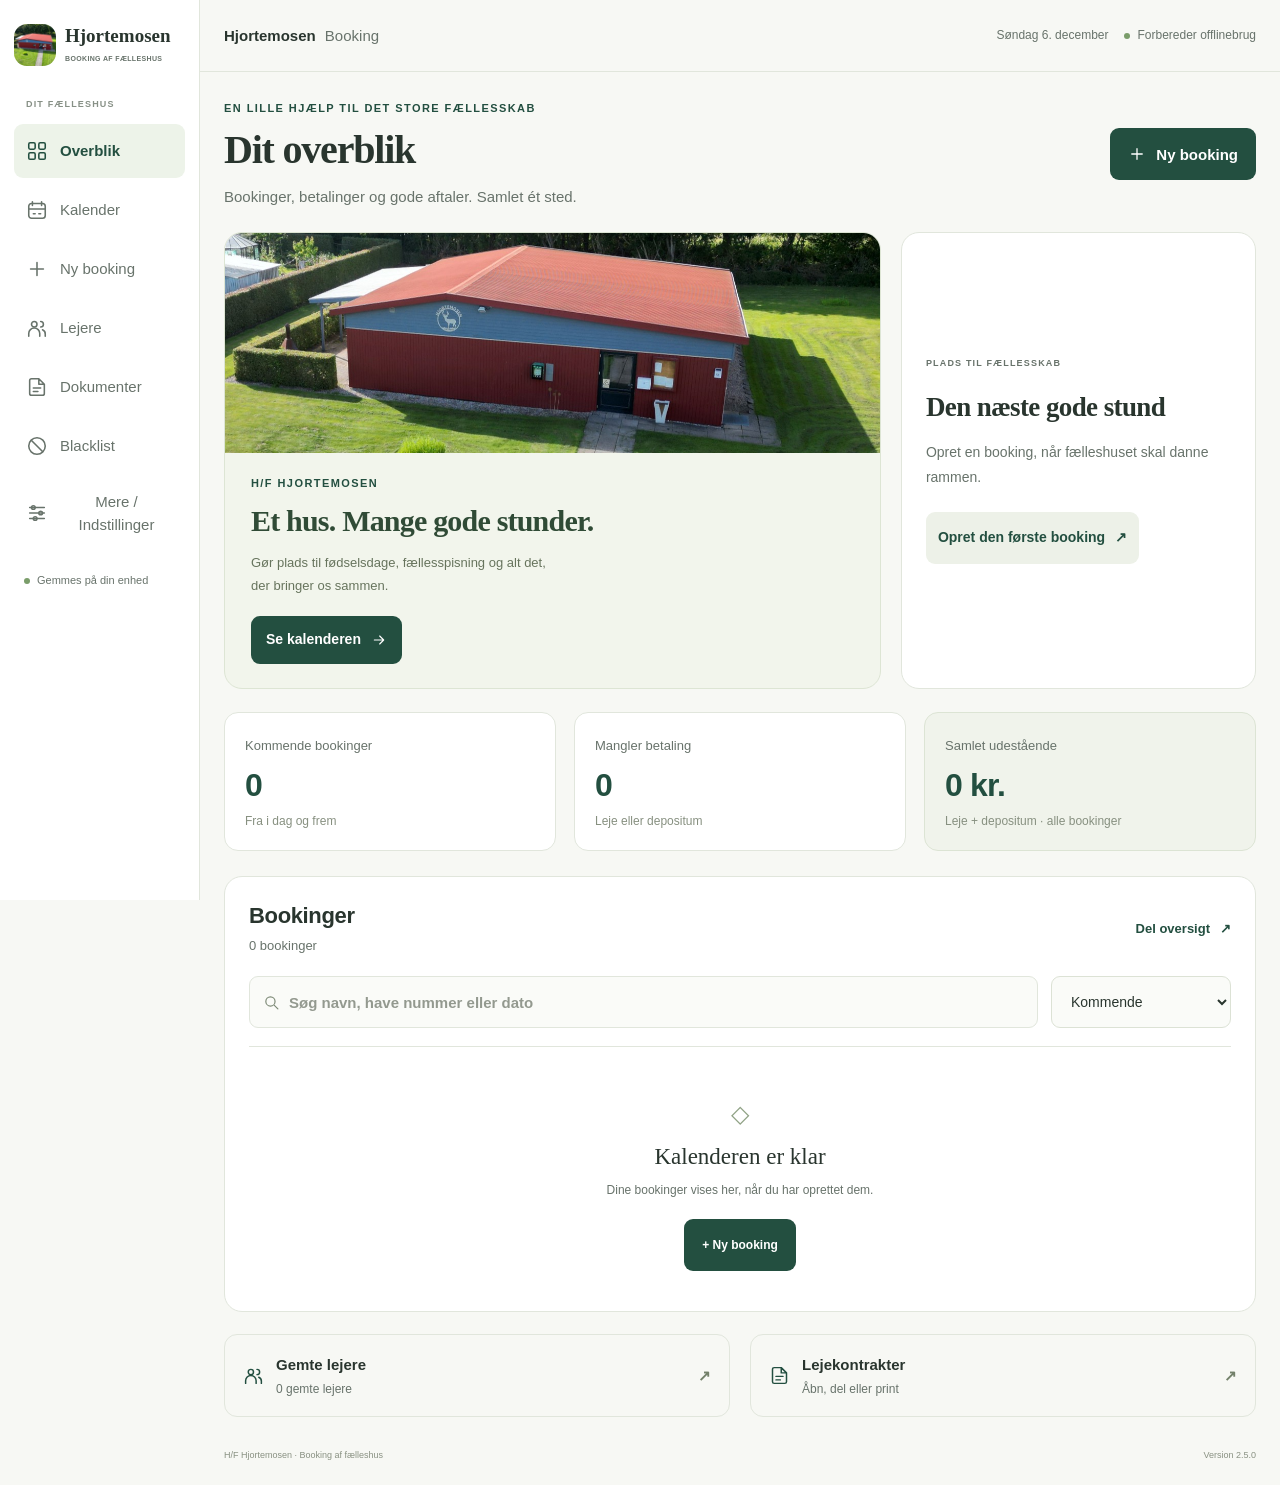
==== commit 2d8c3487: "Gem alt automatisk og tilføj lokal iPad-backup (v2.5.0)" ====
--- a/index.html
+++ b/index.html
@@ -9,9 +9,9 @@
   <meta name="apple-mobile-web-app-status-bar-style" content="default">
   <meta name="apple-mobile-web-app-title" content="Hjortemosen">
   <link rel="manifest" href="./manifest.webmanifest">
-  <link rel="icon" href="./favicon.svg?v=2.4.1" type="image/svg+xml">
-  <link rel="apple-touch-icon" href="./apple-touch-icon.png?v=2.4.1">
-  <link rel="stylesheet" href="./styles.css?v=2.4.1">
+  <link rel="icon" href="./favicon.svg?v=2.5.0" type="image/svg+xml">
+  <link rel="apple-touch-icon" href="./apple-touch-icon.png?v=2.5.0">
+  <link rel="stylesheet" href="./styles.css?v=2.5.0">
   <title>Hjortemosen Booking</title>
 </head>
 <body>
@@ -29,7 +29,7 @@
 </defs></svg>
 <a class="skip-link" href="#main">Gå til indhold</a>
 <aside class="sidebar">
-  <a class="brand" href="./" aria-label="Hjortemosen Booking, forsiden"><span class="brand-mark"><img src="./icon-192.png?v=2.4.1" alt="" width="192" height="192"></span><span><strong>Hjortemosen</strong><small>BOOKING AF FÆLLESHUS</small></span></a>
+  <a class="brand" href="./" aria-label="Hjortemosen Booking, forsiden"><span class="brand-mark"><img src="./icon-192.png?v=2.5.0" alt="" width="192" height="192"></span><span><strong>Hjortemosen</strong><small>BOOKING AF FÆLLESHUS</small></span></a>
   <span class="nav-caption">DIT FÆLLESHUS</span>
   <nav class="desktop-nav" aria-label="Hovedmenu">
     <button data-view="dashboard" class="active" aria-current="page"><svg><use href="#i-grid"/></svg>Overblik</button>
@@ -44,14 +44,14 @@
   <div class="sidebar-footer"><span class="status-dot"></span>Gemmes på din enhed</div>
 </aside>
 <div class="app-shell">
-<header class="app-header"><div class="header-brand"><span class="brand-mark small"><img src="./icon-192.png?v=2.4.1" alt="" width="192" height="192"></span><strong>Hjortemosen <span>Booking</span></strong></div><div class="header-meta"><span id="currentDate"></span><span class="connection"><i class="status-dot"></i><span id="connectionStatus" role="status">Forbereder offlinebrug</span></span></div><button id="installBtn" class="secondary hidden">Installer</button></header>
+<header class="app-header"><div class="header-brand"><span class="brand-mark small"><img src="./icon-192.png?v=2.5.0" alt="" width="192" height="192"></span><strong>Hjortemosen <span>Booking</span></strong></div><div class="header-meta"><span id="currentDate"></span><span class="connection"><i class="status-dot"></i><span id="connectionStatus" role="status">Forbereder offlinebrug</span></span></div><button id="installBtn" class="secondary hidden">Installer</button></header>
 <main id="main">
   <div id="storageError" class="warning hidden" role="alert"></div>
   <div id="updateBanner" class="update-banner hidden"><span>En ny version er klar. Din kladde gemmes før opdatering.</span><button class="primary" id="updateApp">Opdatér app</button></div>
   <section id="dashboard" class="view active" aria-labelledby="dashboardTitle">
     <div class="page-heading"><div><span class="eyebrow">EN LILLE HJÆLP TIL DET STORE FÆLLESSKAB</span><h1 id="dashboardTitle">Dit overblik</h1><p>Bookinger, betalinger og gode aftaler. Samlet ét sted.</p></div><button class="primary desktop-action" data-new><svg><use href="#i-plus"/></svg>Ny booking</button></div>
     <div id="draftBanner" class="draft-banner hidden"><span>Du har en gemt bookingkladde.</span><button class="text-button" data-go="booking">Fortsæt kladden →</button></div>
-    <div class="hero-grid"><div class="welcome-card"><img class="welcome-photo" src="./faelleshus.jpg?v=2.4.1" alt="Hjortemosens fælleshus med rødt tag og blå gavl, omgivet af grønne haver." width="1280" height="1059" fetchpriority="high"><div class="welcome-copy"><span class="eyebrow">H/F HJORTEMOSEN</span><h2>Et hus. Mange gode stunder.</h2><p>Gør plads til fødselsdage, fællesspisning og alt det, der bringer os sammen.</p><button class="primary" data-go="calendar">Se kalenderen <svg><use href="#i-arrow"/></svg></button></div></div><div class="next-card" id="nextBooking"></div></div>
+    <div class="hero-grid"><div class="welcome-card"><img class="welcome-photo" src="./faelleshus.jpg?v=2.5.0" alt="Hjortemosens fælleshus med rødt tag og blå gavl, omgivet af grønne haver." width="1280" height="1059" fetchpriority="high"><div class="welcome-copy"><span class="eyebrow">H/F HJORTEMOSEN</span><h2>Et hus. Mange gode stunder.</h2><p>Gør plads til fødselsdage, fællesspisning og alt det, der bringer os sammen.</p><button class="primary" data-go="calendar">Se kalenderen <svg><use href="#i-arrow"/></svg></button></div></div><div class="next-card" id="nextBooking"></div></div>
     <div class="stats" id="stats"></div>
     <div class="card bookings-card"><div class="card-head"><div><h2>Bookinger</h2><p id="bookingListCount" class="muted"></p></div><button class="text-button" id="shareOverview">Del oversigt <span aria-hidden="true">↗</span></button></div><div class="list-toolbar"><label class="search-field"><svg><use href="#i-search"/></svg><input id="bookingSearch" type="search" placeholder="Søg navn, have nummer eller dato" aria-label="Søg bookinger"></label><select id="bookingFilter" aria-label="Vis bookinger"><option value="upcoming">Kommende</option><option value="unpaid">Mangler betaling</option><option value="all">Alle bookinger</option></select></div><div id="upcomingList" class="list"></div></div>
     <div class="quick-links"><button data-go="renters"><svg><use href="#i-users"/></svg><span><strong>Gemte lejere</strong><small id="renterCount">0 gemte lejere</small></span><span aria-hidden="true">↗</span></button><button data-go="documents"><svg><use href="#i-file"/></svg><span><strong>Lejekontrakter</strong><small>Åbn, del eller print</small></span><span aria-hidden="true">↗</span></button></div>
@@ -73,8 +73,8 @@
   <section id="renters" class="view" aria-labelledby="rentersTitle"><div class="page-heading"><div><span class="eyebrow">GODE AFTALER, KENDTE ANSIGTER</span><h1 id="rentersTitle">Gemte lejere</h1><p>Oplysninger og tidligere bookinger. Klar til næste gang.</p></div></div><label class="search-field renter-search"><svg><use href="#i-search"/></svg><input id="renterSearch" type="search" placeholder="Søg navn, have nummer eller telefon" aria-label="Søg lejere"></label><div id="renterList" class="renter-grid"></div></section>
   <section id="blacklist" class="view" aria-labelledby="blacklistTitle"><div class="page-heading"><div><span class="eyebrow">TRYGHED OM UDLEJNINGEN</span><h1 id="blacklistTitle">Blacklist</h1><p>Booking blokeres ved match på navn eller have nummer.</p></div><button id="addBlacklist" class="primary">+ Tilføj person</button></div><div class="card"><div class="card-head"><h2>Blokerede lejere</h2><span class="muted" id="blacklistCount"></span></div><div id="blacklistList"></div></div></section>
   <section id="documents" class="view" aria-labelledby="documentsTitle"><div class="page-heading"><div><span class="eyebrow">DET PRAKTISKE PÅ PLADS</span><h1 id="documentsTitle">Dokumenter</h1><p>De aktuelle lejekontrakter til fælleshuset.</p></div></div><div class="document-grid">
-    <article class="card document-card"><span class="document-icon"><svg><use href="#i-file"/></svg>PDF</span><span class="eyebrow">HAVEFORENINGENS MEDLEMMER</span><h2>Lejekontrakt</h2><strong class="document-price">1.000 <small>kr.</small></strong><p class="muted">Kontrakten til udlejning af fælleshuset.</p><button type="button" class="primary fill-contract" data-fill-contract="member-pdf">Udfyld kontrakt</button><div class="doc-actions"><a class="primary button" href="./kontrakt-1000.pdf?v=2.4.1" target="_blank" rel="noopener">Åbn PDF ↗</a><a class="secondary button" href="./kontrakt-1000.pdf?v=2.4.1" download="Lejekontrakt-Hjortemosen-1000.pdf">Download</a><button class="secondary" data-share-doc="./kontrakt-1000.pdf?v=2.4.1">Del</button><button class="text-button" data-print="./kontrakt-1000.pdf?v=2.4.1">Print</button></div><a class="word-link" href="./kontrakt-1000.docx?v=2.4.1" download="Lejekontrakt-Hjortemosen-1000.docx">Download redigerbar Word-version ↗</a></article>
-    <article class="card document-card"><span class="document-icon"><svg><use href="#i-file"/></svg>PDF</span><span class="eyebrow">VENNER</span><h2>Lejekontrakt</h2><strong class="document-price">1.500 <small>kr.</small></strong><p class="muted">Kontrakten til udlejning af fælleshuset.</p><button type="button" class="primary fill-contract" data-fill-contract="friend-pdf">Udfyld kontrakt</button><div class="doc-actions"><a class="primary button" href="./kontrakt-1500.pdf?v=2.4.1" target="_blank" rel="noopener">Åbn PDF ↗</a><a class="secondary button" href="./kontrakt-1500.pdf?v=2.4.1" download="Lejekontrakt-Hjortemosen-1500.pdf">Download</a><button class="secondary" data-share-doc="./kontrakt-1500.pdf?v=2.4.1">Del</button><button class="text-button" data-print="./kontrakt-1500.pdf?v=2.4.1">Print</button></div></article>
+    <article class="card document-card"><span class="document-icon"><svg><use href="#i-file"/></svg>PDF</span><span class="eyebrow">HAVEFORENINGENS MEDLEMMER</span><h2>Lejekontrakt</h2><strong class="document-price">1.000 <small>kr.</small></strong><p class="muted">Kontrakten til udlejning af fælleshuset.</p><button type="button" class="primary fill-contract" data-fill-contract="member-pdf">Udfyld kontrakt</button><div class="doc-actions"><a class="primary button" href="./kontrakt-1000.pdf?v=2.5.0" target="_blank" rel="noopener">Åbn PDF ↗</a><a class="secondary button" href="./kontrakt-1000.pdf?v=2.5.0" download="Lejekontrakt-Hjortemosen-1000.pdf">Download</a><button class="secondary" data-share-doc="./kontrakt-1000.pdf?v=2.5.0">Del</button><button class="text-button" data-print="./kontrakt-1000.pdf?v=2.5.0">Print</button></div><a class="word-link" href="./kontrakt-1000.docx?v=2.5.0" download="Lejekontrakt-Hjortemosen-1000.docx">Download redigerbar Word-version ↗</a></article>
+    <article class="card document-card"><span class="document-icon"><svg><use href="#i-file"/></svg>PDF</span><span class="eyebrow">VENNER</span><h2>Lejekontrakt</h2><strong class="document-price">1.500 <small>kr.</small></strong><p class="muted">Kontrakten til udlejning af fælleshuset.</p><button type="button" class="primary fill-contract" data-fill-contract="friend-pdf">Udfyld kontrakt</button><div class="doc-actions"><a class="primary button" href="./kontrakt-1500.pdf?v=2.5.0" target="_blank" rel="noopener">Åbn PDF ↗</a><a class="secondary button" href="./kontrakt-1500.pdf?v=2.5.0" download="Lejekontrakt-Hjortemosen-1500.pdf">Download</a><button class="secondary" data-share-doc="./kontrakt-1500.pdf?v=2.5.0">Del</button><button class="text-button" data-print="./kontrakt-1500.pdf?v=2.5.0">Print</button></div></article>
   </div>
   <article class="card contract-editor">
     <span class="eyebrow">KLAR TIL AFTALEN</span><h2>Udfyld lejekontrakt</h2>
@@ -105,7 +105,7 @@
         <p class="small-note">Hvis du ændrer kontraktens oplysninger eller vælger en anden booking, skal du underskrive igen.</p>
       </div>
       <div class="form-actions"><button type="submit" class="primary" id="makeContract">Lav udfyldt kontrakt</button><button type="button" class="secondary" id="clearContract">Ryd felter</button></div>
-      <p id="contractStatus" class="small-note" role="status" aria-live="polite"></p><p id="contractError" class="warning hidden" role="alert"></p>
+      <p id="contractAutoSaveStatus" class="small-note" role="status"></p><p id="contractStatus" class="small-note" role="status" aria-live="polite"></p><p id="contractError" class="warning hidden" role="alert"></p>
     </form>
     <div id="contractReady" class="contract-ready hidden">
       <strong id="filledContractName"></strong>
@@ -116,19 +116,20 @@
   </article>
   <div class="info-note"><svg><use href="#i-file"/></svg><p><strong>Gem, del og udskriv på iPad</strong><br>Åbn den udfyldte PDF, tryk på Del, og vælg Udskriv. Kontrakterne og udfyldningen fungerer offline, når appen er hentet. Mail og Beskeder sender, når der er forbindelse.</p></div></section>
   <section id="settings" class="view" aria-labelledby="settingsTitle"><div class="page-heading"><div><span class="eyebrow">ALT DET ANDET</span><h1 id="settingsTitle">Mere / Indstillinger</h1><p>Standardpriser, sikkerhedskopier og praktiske genveje.</p></div></div><div class="mobile-shortcuts"><button class="card shortcut" data-go="documents"><svg><use href="#i-file"/></svg>Dokumenter <span>↗</span></button><button class="card shortcut" data-go="blacklist"><svg><use href="#i-ban"/></svg>Blacklist <span>↗</span></button></div>
-    <div class="card"><h2>Standardpriser</h2><p class="muted">Bruges til nye bookinger. Eksisterende aftaler beholder deres priser.</p><form id="settingsForm"><div class="settings-prices"><label>Haveforeningsmedlem (kr.)<input id="memberPrice" type="number" min="0" step="0.01" required inputmode="decimal"></label><label>Ven (kr.)<input id="friendPrice" type="number" min="0" step="0.01" required inputmode="decimal"></label><label>Bestyrelsesmedlem (kr.)<input id="boardPrice" type="number" value="0" readonly aria-describedby="boardSettingNote"></label><label>Standarddepositum (kr.)<input id="defaultDeposit" type="number" min="0" step="0.01" required inputmode="decimal"></label></div><p class="small-note" id="boardSettingNote">Bestyrelsesmedlemmer er altid gratis og betaler ikke depositum.</p><button class="primary" type="submit">Gem standardpriser</button></form></div>
-    <div class="card"><h2>Sikkerhedskopi og deling</h2><p class="muted">Gem en kopi af alle bookinger, lejere, blacklist og indstillinger. Del filen med andre, der skal have det samme overblik.</p><div class="backup-actions"><button id="exportData" class="secondary">Eksportér sikkerhedskopi</button><button id="shareData" class="primary">Del sikkerhedskopi</button><label class="secondary button file-input">Importér sikkerhedskopi<input id="importData" type="file" accept=".json,application/json" aria-label="Importér sikkerhedskopi"></label><button id="downloadRecovery" class="text-button hidden">Download data fra før seneste import</button></div><p class="small-note">Data gemmes på denne enhed. Deling overfører en fil; ændringer synkroniseres ikke automatisk mellem telefoner.</p></div>
-    <div class="card install-card"><div><h2>Dit fælleshus. Lige ved hånden.</h2><p class="muted">Åbn appen i Safari. Tryk på <strong>Del → Føj til hjemmeskærm</strong>. Vent på “Klar til offlinebrug”, før du bruger appen uden internet.</p></div><span class="brand-mark"><img src="./icon-192.png?v=2.4.1" alt="" width="192" height="192"></span></div>
+    <div class="card"><h2>Standardpriser</h2><p class="muted">Bruges til nye bookinger. Eksisterende aftaler beholder deres priser.</p><form id="settingsForm"><div class="settings-prices"><label>Haveforeningsmedlem (kr.)<input id="memberPrice" type="number" min="0" step="0.01" required inputmode="decimal"></label><label>Ven (kr.)<input id="friendPrice" type="number" min="0" step="0.01" required inputmode="decimal"></label><label>Bestyrelsesmedlem (kr.)<input id="boardPrice" type="number" value="0" readonly aria-describedby="boardSettingNote"></label><label>Standarddepositum (kr.)<input id="defaultDeposit" type="number" min="0" step="0.01" required inputmode="decimal"></label></div><p class="small-note" id="boardSettingNote">Bestyrelsesmedlemmer betaler 0 kr. i leje og altid 500 kr. i depositum.</p><p id="settingsAutoSaveStatus" class="small-note" role="status">Priser gemmes automatisk, når du forlader feltet. Ufærdige felter bevares som kladde.</p><button class="primary" type="submit">Gem standardpriser</button></form></div>
+    <div class="card"><h2>Sikkerhedskopi og deling</h2><p class="muted">Bookinger, lejere, blacklist, priser og kladder gemmes på din iPad. Den åbne kontrakt og din underskrift følger med i backup.</p><div class="auto-backup"><p id="backupStatus" role="status" aria-live="polite">Forbereder automatisk lokal backup…</p><p class="small-note">Appen beholder den seneste kopi og op til 10 tidligere versioner. Du kan gendanne dem her.</p><label>Vælg automatisk backup<select id="backupHistory"></select></label><div class="backup-actions"><button id="restoreLocalBackup" class="secondary" disabled>Gendan valgt backup</button><button id="retryBackup" class="text-button">Lav backup nu</button></div></div><div class="backup-actions"><button id="saveBackupFiles" class="primary">Gem backup i Filer</button><button id="exportData" class="secondary">Eksportér sikkerhedskopi</button><button id="shareData" class="primary">Del sikkerhedskopi</button><label class="secondary button file-input">Importér sikkerhedskopi<input id="importData" type="file" accept=".json,application/json" aria-label="Importér sikkerhedskopi"></label><button id="downloadRecovery" class="text-button hidden">Download data fra før seneste import</button></div><p class="small-note">Gem backup i Filer → vælg Gem i Filer og På min iPad. Denne separate fil bevares, hvis appens browserdata slettes. De automatiske kopier ligger i appens lokale lager og forsvinder ved sletning af browserdata. Deling overfører en fil; enheder synkroniseres ikke automatisk.</p></div>
+    <div class="card install-card"><div><h2>Dit fælleshus. Lige ved hånden.</h2><p class="muted">Åbn appen i Safari. Tryk på <strong>Del → Føj til hjemmeskærm</strong>. Vent på “Klar til offlinebrug”, før du bruger appen uden internet.</p></div><span class="brand-mark"><img src="./icon-192.png?v=2.5.0" alt="" width="192" height="192"></span></div>
   </section>
-  <footer class="app-footer"><span>H/F Hjortemosen · Booking af fælleshus</span><span>Version 2.4.1</span></footer>
+  <footer class="app-footer"><span>H/F Hjortemosen · Booking af fælleshus</span><span>Version 2.5.0</span></footer>
 </main>
 </div>
 <nav class="bottom-nav" aria-label="Appmenu"><button data-view="dashboard" class="active" aria-current="page"><svg><use href="#i-grid"/></svg><span>Overblik</span></button><button data-view="calendar"><svg><use href="#i-calendar"/></svg><span>Kalender</span></button><button data-view="booking" class="nav-booking"><svg><use href="#i-plus"/></svg><span>Ny booking</span></button><button data-view="renters"><svg><use href="#i-users"/></svg><span>Lejere</span></button><button data-view="documents" class="tablet-nav"><svg><use href="#i-file"/></svg><span>Dokumenter</span></button><button data-view="blacklist" class="tablet-nav"><svg><use href="#i-ban"/></svg><span>Blacklist</span></button><button data-view="settings"><svg><use href="#i-settings"/></svg><span>Mere</span></button></nav>
-<dialog id="blacklistDialog" aria-labelledby="blDialogTitle"><form id="blacklistForm"><span class="eyebrow">BLACKLIST</span><h2 id="blDialogTitle">Tilføj en person</h2><label>Navn<input id="blName" required autocomplete="off"></label><label>Have nummer<input id="blHouse"></label><label>Årsag / bemærkning<textarea id="blReason" required rows="4"></textarea></label><div class="actions"><button type="button" id="cancelBlacklist" class="secondary">Annuller</button><button type="submit" class="danger" id="saveBlacklist">Tilføj til blacklist</button></div></form></dialog>
+<dialog id="blacklistDialog" aria-labelledby="blDialogTitle"><form id="blacklistForm"><span class="eyebrow">BLACKLIST</span><h2 id="blDialogTitle">Tilføj en person</h2><label>Navn<input id="blName" required autocomplete="off"></label><label>Have nummer<input id="blHouse"></label><label>Årsag / bemærkning<textarea id="blReason" required rows="4"></textarea></label><p id="blacklistAutoSaveStatus" class="small-note" role="status">Kladden gemmes automatisk på denne enhed.</p><div class="actions"><button type="button" id="cancelBlacklist" class="secondary">Annuller</button><button type="submit" class="danger" id="saveBlacklist">Tilføj til blacklist</button></div></form></dialog>
 <dialog id="importDialog" aria-labelledby="importTitle"><span class="eyebrow">SIKKERHEDSKOPI</span><h2 id="importTitle">Importér data</h2><p id="importSummary"></p><fieldset><legend>Sådan skal filen bruges</legend><label class="check-row"><input type="radio" name="importMode" value="merge" checked><span><strong>Flet med nuværende data</strong><small>Tilføj nye poster. Nuværende priser bevares. Konflikter stopper importen.</small></span></label><label class="check-row"><input type="radio" name="importMode" value="replace"><span><strong>Erstat alle nuværende data</strong><small>Brug filens bookinger, lejere, blacklist og priser.</small></span></label></fieldset><p class="small-note">En kopi af data fra før importen gemmes på denne enhed.</p><div id="importError" class="warning hidden" role="alert"></div><div class="actions"><button type="button" id="cancelImport" class="secondary">Annuller</button><button type="button" id="confirmImport" class="primary">Bekræft import</button></div></dialog>
+<dialog id="restoreDialog" aria-labelledby="restoreTitle"><span class="eyebrow">LOKAL BACKUP</span><h2 id="restoreTitle">Gendan sikkerhedskopi</h2><p id="restoreSummary"></p><p>Gendannelse erstatter dine nuværende data, kladder og underskrift med den valgte kopi. Din nuværende version gemmes i backuphistorikken, hvis lageret er tilgængeligt.</p><p id="restoreError" class="warning hidden" role="alert"></p><div class="actions"><button type="button" id="cancelRestore" class="secondary">Annuller</button><button type="button" id="confirmRestore" class="primary">Gendan denne backup</button></div></dialog>
 <div id="toast" class="toast" role="status" aria-live="polite"></div>
 <section id="calendarPrint" aria-label="Kalender til udskrivning"></section>
-<script src="./data.js?v=2.4.1"></script><script src="./app.js?v=2.4.1"></script>
-<script src="./contract-libs.js?v=2.4.1"></script><script src="./contracts.js?v=2.4.1"></script><script src="./signature-pad.js?v=2.4.1"></script><script src="./contract-ui.js?v=2.4.1"></script>
+<script src="./data.js?v=2.5.0"></script><script src="./backup.js?v=2.5.0"></script><script src="./app.js?v=2.5.0"></script>
+<script src="./contract-libs.js?v=2.5.0"></script><script src="./contracts.js?v=2.5.0"></script><script src="./signature-pad.js?v=2.5.0"></script><script src="./contract-ui.js?v=2.5.0"></script>
 </body>
 </html>
--- a/styles.css
+++ b/styles.css
@@ -209,3 +209,5 @@
 .fill-contract{width:100%;margin:14px 0 2px}.contract-editor{margin-top:22px}.contract-editor form{margin-top:22px;scroll-margin-top:100px}.contract-editor .two-col{align-items:start}.contract-editor label small{font-weight:400;line-height:1.5;margin-top:6px;color:var(--muted)}.contract-editor .form-actions{display:flex;flex-wrap:wrap;gap:12px;margin-top:22px}.contract-ready{margin-top:22px;padding:22px;background:#eef5ed;border:1px solid #d4e3d0;border-radius:16px}.contract-ready>strong{display:block;overflow-wrap:anywhere}.contract-ready p{line-height:1.7}.contract-editor button:disabled{opacity:.55;cursor:wait}.contract-editor [role=alert]{line-height:1.6}.contract-ready .doc-actions{margin-top:14px;flex-wrap:wrap;gap:10px}
 @media(max-width:700px){.contract-editor .two-col{grid-template-columns:1fr}.contract-ready{padding:16px}.contract-editor .form-actions>*{flex:1}.contract-ready .doc-actions>*{flex:1 1 160px}}
 .signature-section{margin-top:24px;padding-top:22px;border-top:1px solid var(--line)}.signature-section h3{margin-bottom:8px}.signature-section canvas{display:block;width:100%;height:auto;aspect-ratio:3/1;background:#fff;border:2px solid #c6d4c3;border-radius:14px;touch-action:none;user-select:none;-webkit-user-select:none;margin:14px 0;cursor:crosshair}.signature-toolbar{display:flex;align-items:center;justify-content:space-between;gap:12px;flex-wrap:wrap}.signature-toolbar .small-note{margin:0}.contract-editor #clearSignature:disabled{cursor:default}
+
+.auto-backup{padding:20px;background:var(--mint);border-radius:14px;margin:20px 0}.auto-backup>p:first-child{font-weight:600;margin:0 0 12px}.auto-backup .backup-actions{margin-top:16px}.auto-backup select{width:100%;max-width:560px}.auto-backup .warning{background:#fff3e0;padding:14px;border-radius:8px}.backup-actions{flex-wrap:wrap}
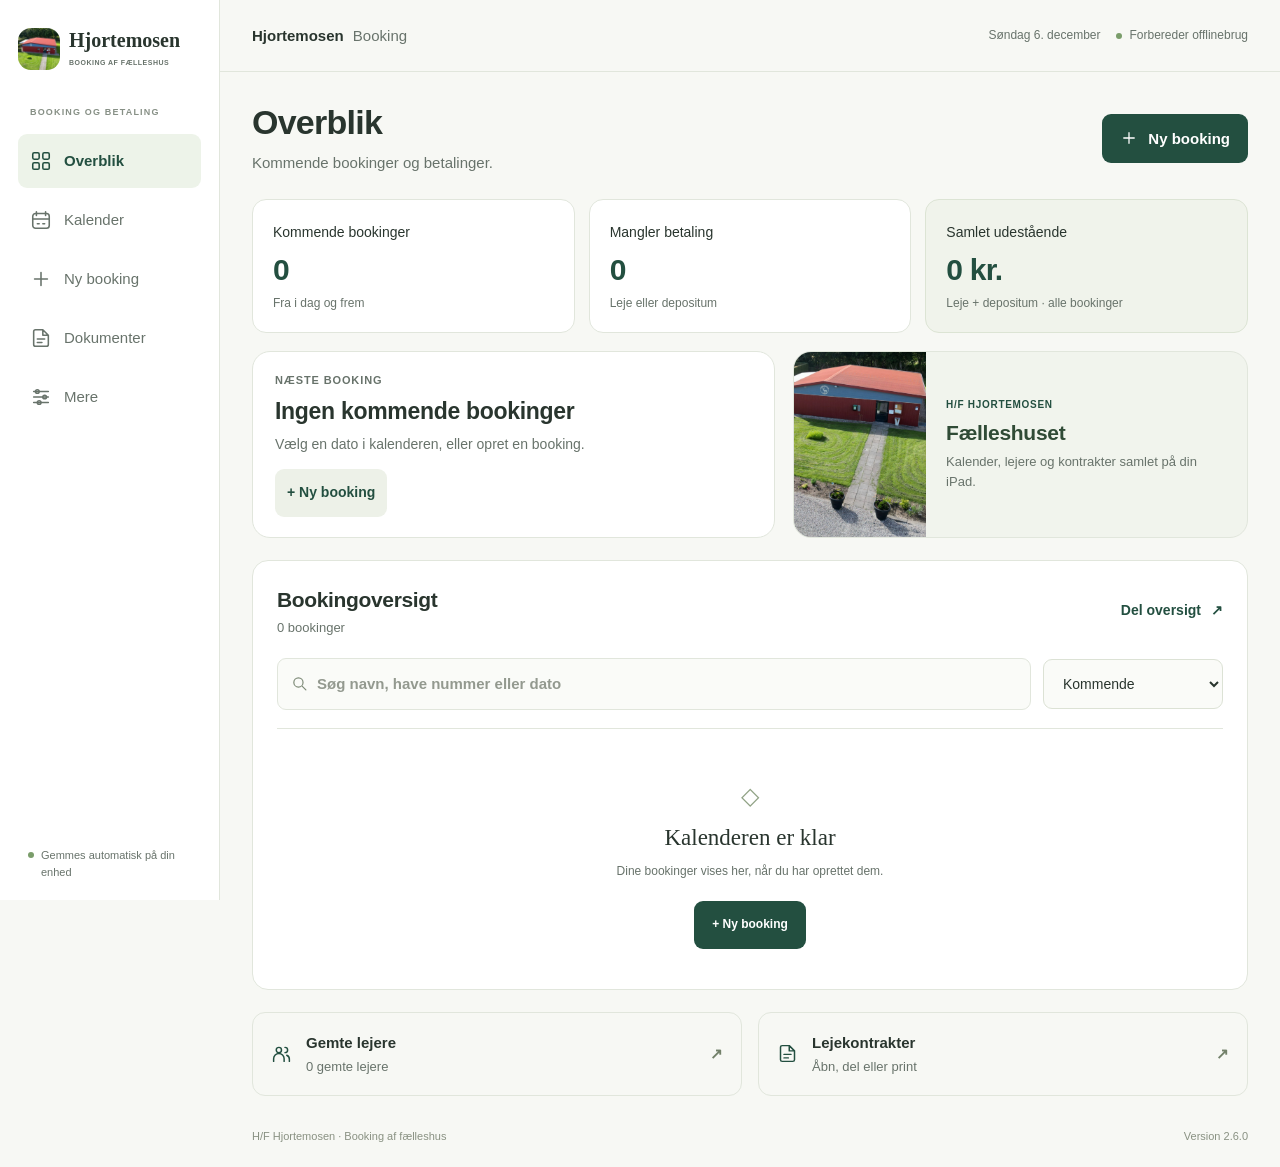
==== commit e28e1972: "Gør Hjortemosen mere overskuelig på iPad (v2.6.0) Fem tydelige faner, backup først under Mere, og fo" ====
--- a/index.html
+++ b/index.html
@@ -9,9 +9,9 @@
   <meta name="apple-mobile-web-app-status-bar-style" content="default">
   <meta name="apple-mobile-web-app-title" content="Hjortemosen">
   <link rel="manifest" href="./manifest.webmanifest">
-  <link rel="icon" href="./favicon.svg?v=2.5.0" type="image/svg+xml">
-  <link rel="apple-touch-icon" href="./apple-touch-icon.png?v=2.5.0">
-  <link rel="stylesheet" href="./styles.css?v=2.5.0">
+  <link rel="icon" href="./favicon.svg?v=2.6.0" type="image/svg+xml">
+  <link rel="apple-touch-icon" href="./apple-touch-icon.png?v=2.6.0">
+  <link rel="stylesheet" href="./styles.css?v=2.6.0">
   <title>Hjortemosen Booking</title>
 </head>
 <body>
@@ -29,52 +29,49 @@
 </defs></svg>
 <a class="skip-link" href="#main">Gå til indhold</a>
 <aside class="sidebar">
-  <a class="brand" href="./" aria-label="Hjortemosen Booking, forsiden"><span class="brand-mark"><img src="./icon-192.png?v=2.5.0" alt="" width="192" height="192"></span><span><strong>Hjortemosen</strong><small>BOOKING AF FÆLLESHUS</small></span></a>
-  <span class="nav-caption">DIT FÆLLESHUS</span>
+  <a class="brand" href="./" aria-label="Hjortemosen Booking, forsiden"><span class="brand-mark"><img src="./icon-192.png?v=2.6.0" alt="" width="192" height="192"></span><span><strong>Hjortemosen</strong><small>BOOKING AF FÆLLESHUS</small></span></a>
+  <span class="nav-caption">BOOKING OG BETALING</span>
   <nav class="desktop-nav" aria-label="Hovedmenu">
     <button data-view="dashboard" class="active" aria-current="page"><svg><use href="#i-grid"/></svg>Overblik</button>
     <button data-view="calendar"><svg><use href="#i-calendar"/></svg>Kalender</button>
     <button data-view="booking"><svg><use href="#i-plus"/></svg>Ny booking</button>
-    <button data-view="renters"><svg><use href="#i-users"/></svg>Lejere</button>
     <button data-view="documents"><svg><use href="#i-file"/></svg>Dokumenter</button>
-    <button data-view="blacklist"><svg><use href="#i-ban"/></svg>Blacklist</button>
-    <button data-view="settings"><svg><use href="#i-settings"/></svg>Mere / Indstillinger</button>
+    <button data-view="settings"><svg><use href="#i-settings"/></svg>Mere</button>
   </nav>
-  <div class="sidebar-note"><svg><use href="#i-leaf"/></svg><strong>Fællesskab starter her.</strong><p>En hjælpende hånd til de gode stunder i Hjortemosen.</p></div>
-  <div class="sidebar-footer"><span class="status-dot"></span>Gemmes på din enhed</div>
+  <div class="sidebar-footer"><span class="status-dot"></span>Gemmes automatisk på din enhed</div>
 </aside>
 <div class="app-shell">
-<header class="app-header"><div class="header-brand"><span class="brand-mark small"><img src="./icon-192.png?v=2.5.0" alt="" width="192" height="192"></span><strong>Hjortemosen <span>Booking</span></strong></div><div class="header-meta"><span id="currentDate"></span><span class="connection"><i class="status-dot"></i><span id="connectionStatus" role="status">Forbereder offlinebrug</span></span></div><button id="installBtn" class="secondary hidden">Installer</button></header>
+<header class="app-header"><div class="header-brand"><span class="brand-mark small"><img src="./icon-192.png?v=2.6.0" alt="" width="192" height="192"></span><strong>Hjortemosen <span>Booking</span></strong></div><div class="header-meta"><span id="currentDate"></span><span class="connection"><i class="status-dot"></i><span id="connectionStatus" role="status">Forbereder offlinebrug</span></span></div><button id="installBtn" class="secondary hidden">Installer</button></header>
 <main id="main">
   <div id="storageError" class="warning hidden" role="alert"></div>
   <div id="updateBanner" class="update-banner hidden"><span>En ny version er klar. Din kladde gemmes før opdatering.</span><button class="primary" id="updateApp">Opdatér app</button></div>
   <section id="dashboard" class="view active" aria-labelledby="dashboardTitle">
-    <div class="page-heading"><div><span class="eyebrow">EN LILLE HJÆLP TIL DET STORE FÆLLESSKAB</span><h1 id="dashboardTitle">Dit overblik</h1><p>Bookinger, betalinger og gode aftaler. Samlet ét sted.</p></div><button class="primary desktop-action" data-new><svg><use href="#i-plus"/></svg>Ny booking</button></div>
+    <div class="page-heading dashboard-heading"><div><h1 id="dashboardTitle">Overblik</h1><p>Kommende bookinger og betalinger.</p></div><button class="primary" data-new><svg><use href="#i-plus"/></svg>Ny booking</button></div>
     <div id="draftBanner" class="draft-banner hidden"><span>Du har en gemt bookingkladde.</span><button class="text-button" data-go="booking">Fortsæt kladden →</button></div>
-    <div class="hero-grid"><div class="welcome-card"><img class="welcome-photo" src="./faelleshus.jpg?v=2.5.0" alt="Hjortemosens fælleshus med rødt tag og blå gavl, omgivet af grønne haver." width="1280" height="1059" fetchpriority="high"><div class="welcome-copy"><span class="eyebrow">H/F HJORTEMOSEN</span><h2>Et hus. Mange gode stunder.</h2><p>Gør plads til fødselsdage, fællesspisning og alt det, der bringer os sammen.</p><button class="primary" data-go="calendar">Se kalenderen <svg><use href="#i-arrow"/></svg></button></div></div><div class="next-card" id="nextBooking"></div></div>
-    <div class="stats" id="stats"></div>
-    <div class="card bookings-card"><div class="card-head"><div><h2>Bookinger</h2><p id="bookingListCount" class="muted"></p></div><button class="text-button" id="shareOverview">Del oversigt <span aria-hidden="true">↗</span></button></div><div class="list-toolbar"><label class="search-field"><svg><use href="#i-search"/></svg><input id="bookingSearch" type="search" placeholder="Søg navn, have nummer eller dato" aria-label="Søg bookinger"></label><select id="bookingFilter" aria-label="Vis bookinger"><option value="upcoming">Kommende</option><option value="unpaid">Mangler betaling</option><option value="all">Alle bookinger</option></select></div><div id="upcomingList" class="list"></div></div>
+    <div class="stats" id="stats" aria-label="Bookinger og manglende betaling"></div>
+    <div class="hero-grid dashboard-context"><div class="next-card" id="nextBooking"></div><div class="welcome-card"><img class="welcome-photo" src="./faelleshus.jpg?v=2.6.0" alt="Hjortemosens fælleshus med rødt tag og blå gavl, omgivet af grønne haver." width="1280" height="1059" fetchpriority="high"><div class="welcome-copy"><span class="eyebrow">H/F HJORTEMOSEN</span><h2>Fælleshuset</h2><p>Kalender, lejere og kontrakter samlet på din iPad.</p></div></div></div>
+    <div class="card bookings-card"><div class="card-head"><div><h2>Bookingoversigt</h2><p id="bookingListCount" class="muted"></p></div><button class="text-button" id="shareOverview">Del oversigt <span aria-hidden="true">↗</span></button></div><div class="list-toolbar"><label class="search-field"><svg><use href="#i-search"/></svg><input id="bookingSearch" type="search" placeholder="Søg navn, have nummer eller dato" aria-label="Søg bookinger"></label><select id="bookingFilter" aria-label="Vis bookinger"><option value="upcoming">Kommende</option><option value="unpaid">Mangler betaling</option><option value="all">Alle bookinger</option></select></div><div id="upcomingList" class="list"></div></div>
     <div class="quick-links"><button data-go="renters"><svg><use href="#i-users"/></svg><span><strong>Gemte lejere</strong><small id="renterCount">0 gemte lejere</small></span><span aria-hidden="true">↗</span></button><button data-go="documents"><svg><use href="#i-file"/></svg><span><strong>Lejekontrakter</strong><small>Åbn, del eller print</small></span><span aria-hidden="true">↗</span></button></div>
   </section>
   <section id="calendar" class="view" aria-labelledby="calendarTitle">
-    <div class="page-heading"><div><span class="eyebrow">PLADS TIL DEN NÆSTE AFTALE</span><h1 id="calendarTitle">Kalender</h1><p>Tryk på en ledig dato for at oprette en booking.</p></div><div class="calendar-actions"><button class="secondary" id="todayMonth">Denne måned</button><button class="primary" id="printCalendar">Udskriv / PDF</button></div></div>
-    <p class="small-note calendar-print-help">Udskriv den viste måned, eller gem den som PDF fra udskriftsmenuen. På iPad bruges udskriftsmenuen i Safari.</p><div class="card calendar-card"><div class="calendar-toolbar"><button id="prevMonth" class="icon-btn" aria-label="Forrige måned">‹</button><h2 id="monthLabel"></h2><button id="nextMonth" class="icon-btn" aria-label="Næste måned">›</button></div><div class="calendar-grid weekdays"><span>Man</span><span>Tir</span><span>Ons</span><span>Tor</span><span>Fre</span><span>Lør</span><span>Søn</span></div><div id="calendarGrid" class="calendar-grid"></div><div class="legend"><span><i class="dot booked"></i>Betalt eller gratis</span><span><i class="dot unpaid"></i>Mangler betaling</span><span><i class="dot free"></i>Ledig</span></div></div>
+    <div class="page-heading"><div><h1 id="calendarTitle">Kalender</h1><p>Tryk på en ledig dato for at oprette en booking.</p></div><div class="calendar-actions"><button class="secondary" id="todayMonth">Denne måned</button><button class="primary" id="printCalendar">Udskriv / PDF</button></div></div>
+    <p id="calendarPrintHelp" class="small-note calendar-print-help">Udskriv den viste måned, eller gem den som PDF fra udskriftsmenuen. På iPad bruges udskriftsmenuen i Safari.</p><div class="card calendar-card"><div class="calendar-toolbar"><button id="prevMonth" class="icon-btn" aria-label="Forrige måned">‹</button><h2 id="monthLabel"></h2><button id="nextMonth" class="icon-btn" aria-label="Næste måned">›</button></div><div class="calendar-grid weekdays"><span>Man</span><span>Tir</span><span>Ons</span><span>Tor</span><span>Fre</span><span>Lør</span><span>Søn</span></div><div id="calendarGrid" class="calendar-grid"></div><div class="legend"><span><i class="dot booked"></i>Betalt eller gratis</span><span><i class="dot unpaid"></i>Mangler betaling</span><span><i class="dot free"></i>Ledig</span></div></div>
     <div class="card"><h2>Månedens bookinger</h2><div id="monthBookings"></div></div>
   </section>
   <section id="booking" class="view" aria-labelledby="bookingFormTitle">
-    <div class="page-heading"><div><span class="eyebrow">EN NY AFTALE I KALENDEREN</span><h1 id="bookingFormTitle">Ny booking</h1><p>Din kladde gemmes automatisk, mens du skriver.</p></div><button id="resetBooking" class="text-button">Ryd formular</button></div>
+    <div class="page-heading"><div><h1 id="bookingFormTitle">Ny booking</h1><p>Din kladde gemmes automatisk, mens du skriver.</p></div><button id="resetBooking" class="text-button">Ryd formular</button></div>
     <form id="bookingForm" class="booking-form"><input type="hidden" id="bookingId">
       <div class="card booking-details"><div class="form-heading"><span>01</span><h2>Dato og lejer</h2></div><div class="two-col"><label>Dato for lejemål <span class="required">*</span><input id="bookingDate" type="date" required></label><label>Vælg gemt lejer<select id="savedRenter"><option value="">Vælg en lejer</option></select></label></div><div class="two-col"><label>Navn <span class="required">*</span><input id="name" required autocomplete="name" placeholder="Lejerens fulde navn"></label><label>Have nummer<input id="houseNo" autocomplete="off" placeholder="Fx 24"></label></div><div class="two-col"><label>Telefonnummer<input id="phone" type="tel" autocomplete="tel" placeholder="Fx 12 34 56 78"></label><label>E-mail<input id="email" type="email" autocomplete="email" placeholder="navn@eksempel.dk"></label></div><label>Adresse<input id="address" autocomplete="street-address" placeholder="Vej, postnummer og by"></label><label class="check-row"><input id="saveRenter" type="checkbox" checked><span>Gem lejerens oplysninger til næste gang</span></label></div>
       <div class="card booking-payment"><div class="form-heading"><span>02</span><h2>Leje og betaling</h2></div><fieldset><legend>Lejertype</legend><div class="segmented"><label><input type="radio" name="renterType" value="member" checked><span>Haveforeningsmedlem</span></label><label><input type="radio" name="renterType" value="friend"><span>Ven</span></label><label><input type="radio" name="renterType" value="board"><span>Bestyrelsesmedlem</span></label></div></fieldset><p id="legacyTypeNote" class="small-note hidden">Denne aftale har en tidligere lejertype. De gemte beløb bevares. Vælg en ny lejertype for at ændre den.</p><p id="boardPriceNote" class="small-note hidden" role="status">Bestyrelsesmedlemmer har gratis leje. Depositum: 500 kr.</p><div class="two-col"><label>Pris (kr.) <span class="required">*</span><input id="price" type="number" min="0" step="0.01" required inputmode="decimal"></label><label>Depositum (kr.)<input id="deposit" type="number" min="0" step="0.01" inputmode="decimal"></label></div><div class="payment-checks"><label id="rentPaidRow" class="check-row"><input id="paid" type="checkbox"><span><strong>Leje betalt</strong><small>Markér, når lejen er modtaget</small></span></label><label class="check-row"><input id="depositPaid" type="checkbox"><span><strong>Depositum betalt</strong><small>Markér, når depositum er modtaget</small></span></label></div></div>
-      <div class="card booking-notes"><div class="form-heading"><span>03</span><h2>Det, vi skal huske</h2></div><label>Bemærkninger<textarea id="notes" rows="5" placeholder="Særlige aftaler, nøgleudlevering, oprydning eller andet, der er godt at huske …"></textarea></label></div>
+      <div class="card booking-notes"><div class="form-heading"><span>03</span><h2>Bemærkninger</h2></div><label>Bemærkninger<textarea id="notes" rows="5" placeholder="Særlige aftaler, nøgleudlevering, oprydning eller andet, der er godt at huske …"></textarea></label></div>
       <div class="card booking-footer"><div id="bookingWarning" class="warning hidden" role="alert"></div><div id="autoSaveStatus" class="autosave-status" role="status">Kladde gemmes automatisk på denne enhed</div><div class="form-actions"><button type="button" id="saveDraft" class="secondary">Gem kladde</button><button type="submit" id="submitBooking" class="primary">Gem booking <svg><use href="#i-arrow"/></svg></button><button type="button" id="deleteBooking" class="danger hidden">Slet booking</button></div></div>
     </form>
   </section>
-  <section id="renters" class="view" aria-labelledby="rentersTitle"><div class="page-heading"><div><span class="eyebrow">GODE AFTALER, KENDTE ANSIGTER</span><h1 id="rentersTitle">Gemte lejere</h1><p>Oplysninger og tidligere bookinger. Klar til næste gang.</p></div></div><label class="search-field renter-search"><svg><use href="#i-search"/></svg><input id="renterSearch" type="search" placeholder="Søg navn, have nummer eller telefon" aria-label="Søg lejere"></label><div id="renterList" class="renter-grid"></div></section>
-  <section id="blacklist" class="view" aria-labelledby="blacklistTitle"><div class="page-heading"><div><span class="eyebrow">TRYGHED OM UDLEJNINGEN</span><h1 id="blacklistTitle">Blacklist</h1><p>Booking blokeres ved match på navn eller have nummer.</p></div><button id="addBlacklist" class="primary">+ Tilføj person</button></div><div class="card"><div class="card-head"><h2>Blokerede lejere</h2><span class="muted" id="blacklistCount"></span></div><div id="blacklistList"></div></div></section>
-  <section id="documents" class="view" aria-labelledby="documentsTitle"><div class="page-heading"><div><span class="eyebrow">DET PRAKTISKE PÅ PLADS</span><h1 id="documentsTitle">Dokumenter</h1><p>De aktuelle lejekontrakter til fælleshuset.</p></div></div><div class="document-grid">
-    <article class="card document-card"><span class="document-icon"><svg><use href="#i-file"/></svg>PDF</span><span class="eyebrow">HAVEFORENINGENS MEDLEMMER</span><h2>Lejekontrakt</h2><strong class="document-price">1.000 <small>kr.</small></strong><p class="muted">Kontrakten til udlejning af fælleshuset.</p><button type="button" class="primary fill-contract" data-fill-contract="member-pdf">Udfyld kontrakt</button><div class="doc-actions"><a class="primary button" href="./kontrakt-1000.pdf?v=2.5.0" target="_blank" rel="noopener">Åbn PDF ↗</a><a class="secondary button" href="./kontrakt-1000.pdf?v=2.5.0" download="Lejekontrakt-Hjortemosen-1000.pdf">Download</a><button class="secondary" data-share-doc="./kontrakt-1000.pdf?v=2.5.0">Del</button><button class="text-button" data-print="./kontrakt-1000.pdf?v=2.5.0">Print</button></div><a class="word-link" href="./kontrakt-1000.docx?v=2.5.0" download="Lejekontrakt-Hjortemosen-1000.docx">Download redigerbar Word-version ↗</a></article>
-    <article class="card document-card"><span class="document-icon"><svg><use href="#i-file"/></svg>PDF</span><span class="eyebrow">VENNER</span><h2>Lejekontrakt</h2><strong class="document-price">1.500 <small>kr.</small></strong><p class="muted">Kontrakten til udlejning af fælleshuset.</p><button type="button" class="primary fill-contract" data-fill-contract="friend-pdf">Udfyld kontrakt</button><div class="doc-actions"><a class="primary button" href="./kontrakt-1500.pdf?v=2.5.0" target="_blank" rel="noopener">Åbn PDF ↗</a><a class="secondary button" href="./kontrakt-1500.pdf?v=2.5.0" download="Lejekontrakt-Hjortemosen-1500.pdf">Download</a><button class="secondary" data-share-doc="./kontrakt-1500.pdf?v=2.5.0">Del</button><button class="text-button" data-print="./kontrakt-1500.pdf?v=2.5.0">Print</button></div></article>
+  <section id="renters" class="view" aria-labelledby="rentersTitle"><div class="page-heading"><div><h1 id="rentersTitle">Gemte lejere</h1><p>Oplysninger og tidligere bookinger. Klar til næste gang.</p></div></div><label class="search-field renter-search"><svg><use href="#i-search"/></svg><input id="renterSearch" type="search" placeholder="Søg navn, have nummer eller telefon" aria-label="Søg lejere"></label><div id="renterList" class="renter-grid"></div></section>
+  <section id="blacklist" class="view" aria-labelledby="blacklistTitle"><div class="page-heading"><div><h1 id="blacklistTitle">Blacklist</h1><p>Booking blokeres ved match på navn eller have nummer.</p></div><button id="addBlacklist" class="primary">+ Tilføj person</button></div><div class="card"><div class="card-head"><h2>Blokerede lejere</h2><span class="muted" id="blacklistCount"></span></div><div id="blacklistList"></div></div></section>
+  <section id="documents" class="view" aria-labelledby="documentsTitle"><div class="page-heading"><div><h1 id="documentsTitle">Dokumenter</h1><p>Vælg en kontrakt, udfyld den og underskriv på iPad.</p></div></div><div class="document-grid">
+    <article class="card document-card"><span class="document-icon"><svg><use href="#i-file"/></svg>PDF</span><span class="eyebrow">HAVEFORENINGENS MEDLEMMER</span><h2>Lejekontrakt</h2><strong class="document-price">1.000 <small>kr.</small></strong><p class="muted">Kontrakten til udlejning af fælleshuset.</p><button type="button" class="primary fill-contract" data-fill-contract="member-pdf">Udfyld kontrakt</button><div class="doc-actions"><a class="primary button" href="./kontrakt-1000.pdf?v=2.6.0" target="_blank" rel="noopener">Åbn PDF ↗</a><a class="secondary button" href="./kontrakt-1000.pdf?v=2.6.0" download="Lejekontrakt-Hjortemosen-1000.pdf">Download</a><button class="secondary" data-share-doc="./kontrakt-1000.pdf?v=2.6.0">Del</button><button class="text-button" data-print="./kontrakt-1000.pdf?v=2.6.0">Print</button></div><a class="word-link" href="./kontrakt-1000.docx?v=2.6.0" download="Lejekontrakt-Hjortemosen-1000.docx">Download redigerbar Word-version ↗</a></article>
+    <article class="card document-card"><span class="document-icon"><svg><use href="#i-file"/></svg>PDF</span><span class="eyebrow">VENNER</span><h2>Lejekontrakt</h2><strong class="document-price">1.500 <small>kr.</small></strong><p class="muted">Kontrakten til udlejning af fælleshuset.</p><button type="button" class="primary fill-contract" data-fill-contract="friend-pdf">Udfyld kontrakt</button><div class="doc-actions"><a class="primary button" href="./kontrakt-1500.pdf?v=2.6.0" target="_blank" rel="noopener">Åbn PDF ↗</a><a class="secondary button" href="./kontrakt-1500.pdf?v=2.6.0" download="Lejekontrakt-Hjortemosen-1500.pdf">Download</a><button class="secondary" data-share-doc="./kontrakt-1500.pdf?v=2.6.0">Del</button><button class="text-button" data-print="./kontrakt-1500.pdf?v=2.6.0">Print</button></div></article>
   </div>
   <article class="card contract-editor">
     <span class="eyebrow">KLAR TIL AFTALEN</span><h2>Udfyld lejekontrakt</h2>
@@ -115,21 +112,54 @@
     </div>
   </article>
   <div class="info-note"><svg><use href="#i-file"/></svg><p><strong>Gem, del og udskriv på iPad</strong><br>Åbn den udfyldte PDF, tryk på Del, og vælg Udskriv. Kontrakterne og udfyldningen fungerer offline, når appen er hentet. Mail og Beskeder sender, når der er forbindelse.</p></div></section>
-  <section id="settings" class="view" aria-labelledby="settingsTitle"><div class="page-heading"><div><span class="eyebrow">ALT DET ANDET</span><h1 id="settingsTitle">Mere / Indstillinger</h1><p>Standardpriser, sikkerhedskopier og praktiske genveje.</p></div></div><div class="mobile-shortcuts"><button class="card shortcut" data-go="documents"><svg><use href="#i-file"/></svg>Dokumenter <span>↗</span></button><button class="card shortcut" data-go="blacklist"><svg><use href="#i-ban"/></svg>Blacklist <span>↗</span></button></div>
-    <div class="card"><h2>Standardpriser</h2><p class="muted">Bruges til nye bookinger. Eksisterende aftaler beholder deres priser.</p><form id="settingsForm"><div class="settings-prices"><label>Haveforeningsmedlem (kr.)<input id="memberPrice" type="number" min="0" step="0.01" required inputmode="decimal"></label><label>Ven (kr.)<input id="friendPrice" type="number" min="0" step="0.01" required inputmode="decimal"></label><label>Bestyrelsesmedlem (kr.)<input id="boardPrice" type="number" value="0" readonly aria-describedby="boardSettingNote"></label><label>Standarddepositum (kr.)<input id="defaultDeposit" type="number" min="0" step="0.01" required inputmode="decimal"></label></div><p class="small-note" id="boardSettingNote">Bestyrelsesmedlemmer betaler 0 kr. i leje og altid 500 kr. i depositum.</p><p id="settingsAutoSaveStatus" class="small-note" role="status">Priser gemmes automatisk, når du forlader feltet. Ufærdige felter bevares som kladde.</p><button class="primary" type="submit">Gem standardpriser</button></form></div>
-    <div class="card"><h2>Sikkerhedskopi og deling</h2><p class="muted">Bookinger, lejere, blacklist, priser og kladder gemmes på din iPad. Den åbne kontrakt og din underskrift følger med i backup.</p><div class="auto-backup"><p id="backupStatus" role="status" aria-live="polite">Forbereder automatisk lokal backup…</p><p class="small-note">Appen beholder den seneste kopi og op til 10 tidligere versioner. Du kan gendanne dem her.</p><label>Vælg automatisk backup<select id="backupHistory"></select></label><div class="backup-actions"><button id="restoreLocalBackup" class="secondary" disabled>Gendan valgt backup</button><button id="retryBackup" class="text-button">Lav backup nu</button></div></div><div class="backup-actions"><button id="saveBackupFiles" class="primary">Gem backup i Filer</button><button id="exportData" class="secondary">Eksportér sikkerhedskopi</button><button id="shareData" class="primary">Del sikkerhedskopi</button><label class="secondary button file-input">Importér sikkerhedskopi<input id="importData" type="file" accept=".json,application/json" aria-label="Importér sikkerhedskopi"></label><button id="downloadRecovery" class="text-button hidden">Download data fra før seneste import</button></div><p class="small-note">Gem backup i Filer → vælg Gem i Filer og På min iPad. Denne separate fil bevares, hvis appens browserdata slettes. De automatiske kopier ligger i appens lokale lager og forsvinder ved sletning af browserdata. Deling overfører en fil; enheder synkroniseres ikke automatisk.</p></div>
-    <div class="card install-card"><div><h2>Dit fælleshus. Lige ved hånden.</h2><p class="muted">Åbn appen i Safari. Tryk på <strong>Del → Føj til hjemmeskærm</strong>. Vent på “Klar til offlinebrug”, før du bruger appen uden internet.</p></div><span class="brand-mark"><img src="./icon-192.png?v=2.5.0" alt="" width="192" height="192"></span></div>
+  <section id="settings" class="view" aria-labelledby="settingsTitle">
+    <div class="page-heading"><div><h1 id="settingsTitle">Mere</h1><p>Backup, gemte lejere og indstillinger.</p></div></div>
+    <div class="card backup-card">
+      <div class="card-head"><div><h2>Backup og gendannelse</h2><p class="muted">Bookinger, lejere, priser og kladder. Kontrakt og underskrift følger med.</p></div></div>
+      <div id="nativeBackupPanel" class="native-backup hidden">
+        <h3>Automatisk backup i Filer</h3>
+        <p id="nativeBackupStatus" role="status" aria-live="polite">Forbereder automatisk backup i Filer…</p>
+        <p class="small-note">Den installerede iPad-app opdaterer en separat backupfil, når du ændrer oplysninger. Du finder den i <strong>Filer → På min iPad → Hjortemosen → Hjortemosen</strong>.</p>
+        <div class="backup-actions"><button id="nativeBackupOpen" class="primary" type="button">Åbn backupmappe</button><button id="nativeBackupRetry" class="secondary" type="button">Prøv backup igen</button></div>
+      </div>
+      <div class="auto-backup">
+        <p id="backupStatus" role="status" aria-live="polite">Forbereder automatisk lokal backup…</p>
+        <p class="small-note">Appen beholder den seneste kopi og op til 10 tidligere versioner.</p>
+        <label>Vælg automatisk backup<select id="backupHistory"></select></label>
+        <div class="backup-actions"><button id="restoreLocalBackup" class="secondary" disabled>Gendan valgt backup</button><button id="retryBackup" class="text-button">Lav backup nu</button></div>
+      </div>
+      <div id="browserBackupFiles" class="browser-backup-files">
+        <button id="saveBackupFiles" class="primary">Gem backup i Filer</button>
+        <p class="small-note">Vælg <strong>Gem i Filer → På min iPad</strong> for en separat fil. I Safari kræver det et tryk. Appens automatiske kopier ligger i browserens lager og forsvinder, hvis browserdata slettes.</p>
+      </div>
+      <details class="settings-details backup-transfer">
+        <summary><span><strong>Flyt eller del data</strong><small>Eksportér, importér eller send en sikkerhedskopi</small></span></summary>
+        <div class="details-content">
+          <div class="backup-actions"><button id="exportData" class="secondary">Eksportér sikkerhedskopi</button><button id="shareData" class="secondary">Del sikkerhedskopi</button><label class="secondary button file-input">Importér sikkerhedskopi<input id="importData" type="file" accept=".json,application/json" aria-label="Importér sikkerhedskopi"></label><button id="downloadRecovery" class="text-button hidden">Download data fra før seneste import</button></div>
+          <p class="small-note">Deling overfører en fil. Enheder synkroniseres ikke automatisk.</p>
+        </div>
+      </details>
+    </div>
+    <div class="secondary-shortcuts">
+      <button class="card shortcut" data-go="renters"><svg><use href="#i-users"/></svg><span><strong>Gemte lejere</strong><small>Kontaktoplysninger og tidligere bookinger</small></span><span aria-hidden="true">↗</span></button>
+      <button class="card shortcut" data-go="blacklist"><svg><use href="#i-ban"/></svg><span><strong>Blacklist</strong><small>Personer, som ikke kan booke</small></span><span aria-hidden="true">↗</span></button>
+    </div>
+    <details class="card settings-details">
+      <summary><span><strong>Standardpriser</strong><small>Priser og depositum til nye bookinger</small></span></summary>
+      <div class="details-content"><p class="muted">Eksisterende aftaler beholder deres priser.</p><form id="settingsForm"><div class="settings-prices"><label>Haveforeningsmedlem (kr.)<input id="memberPrice" type="number" min="0" step="0.01" required inputmode="decimal"></label><label>Ven (kr.)<input id="friendPrice" type="number" min="0" step="0.01" required inputmode="decimal"></label><label>Bestyrelsesmedlem (kr.)<input id="boardPrice" type="number" value="0" readonly aria-describedby="boardSettingNote"></label><label>Standarddepositum (kr.)<input id="defaultDeposit" type="number" min="0" step="0.01" required inputmode="decimal"></label></div><p class="small-note" id="boardSettingNote">Bestyrelsesmedlemmer betaler 0 kr. i leje og altid 500 kr. i depositum.</p><p id="settingsAutoSaveStatus" class="small-note" role="status">Priser gemmes automatisk, når du forlader feltet. Ufærdige felter bevares som kladde.</p><button class="primary" type="submit">Gem standardpriser</button></form></div>
+    </details>
+    <div class="card install-card"><div><h2>Brug appen fra hjemmeskærmen</h2><p class="muted">I Safari: Tryk på <strong>Del → Føj til hjemmeskærm</strong>. Vent på “Klar til offlinebrug”, før du bruger appen uden internet.</p></div><span class="brand-mark"><img src="./icon-192.png?v=2.6.0" alt="" width="192" height="192"></span></div>
   </section>
-  <footer class="app-footer"><span>H/F Hjortemosen · Booking af fælleshus</span><span>Version 2.5.0</span></footer>
+  <footer class="app-footer"><span>H/F Hjortemosen · Booking af fælleshus</span><span>Version 2.6.0</span></footer>
 </main>
 </div>
-<nav class="bottom-nav" aria-label="Appmenu"><button data-view="dashboard" class="active" aria-current="page"><svg><use href="#i-grid"/></svg><span>Overblik</span></button><button data-view="calendar"><svg><use href="#i-calendar"/></svg><span>Kalender</span></button><button data-view="booking" class="nav-booking"><svg><use href="#i-plus"/></svg><span>Ny booking</span></button><button data-view="renters"><svg><use href="#i-users"/></svg><span>Lejere</span></button><button data-view="documents" class="tablet-nav"><svg><use href="#i-file"/></svg><span>Dokumenter</span></button><button data-view="blacklist" class="tablet-nav"><svg><use href="#i-ban"/></svg><span>Blacklist</span></button><button data-view="settings"><svg><use href="#i-settings"/></svg><span>Mere</span></button></nav>
+<nav class="bottom-nav" aria-label="Appmenu"><button data-view="dashboard" class="active" aria-current="page"><svg><use href="#i-grid"/></svg><span>Overblik</span></button><button data-view="calendar"><svg><use href="#i-calendar"/></svg><span>Kalender</span></button><button data-view="booking" class="nav-booking"><svg><use href="#i-plus"/></svg><span>Ny booking</span></button><button data-view="documents"><svg><use href="#i-file"/></svg><span>Dokumenter</span></button><button data-view="settings"><svg><use href="#i-settings"/></svg><span>Mere</span></button></nav>
 <dialog id="blacklistDialog" aria-labelledby="blDialogTitle"><form id="blacklistForm"><span class="eyebrow">BLACKLIST</span><h2 id="blDialogTitle">Tilføj en person</h2><label>Navn<input id="blName" required autocomplete="off"></label><label>Have nummer<input id="blHouse"></label><label>Årsag / bemærkning<textarea id="blReason" required rows="4"></textarea></label><p id="blacklistAutoSaveStatus" class="small-note" role="status">Kladden gemmes automatisk på denne enhed.</p><div class="actions"><button type="button" id="cancelBlacklist" class="secondary">Annuller</button><button type="submit" class="danger" id="saveBlacklist">Tilføj til blacklist</button></div></form></dialog>
 <dialog id="importDialog" aria-labelledby="importTitle"><span class="eyebrow">SIKKERHEDSKOPI</span><h2 id="importTitle">Importér data</h2><p id="importSummary"></p><fieldset><legend>Sådan skal filen bruges</legend><label class="check-row"><input type="radio" name="importMode" value="merge" checked><span><strong>Flet med nuværende data</strong><small>Tilføj nye poster. Nuværende priser bevares. Konflikter stopper importen.</small></span></label><label class="check-row"><input type="radio" name="importMode" value="replace"><span><strong>Erstat alle nuværende data</strong><small>Brug filens bookinger, lejere, blacklist og priser.</small></span></label></fieldset><p class="small-note">En kopi af data fra før importen gemmes på denne enhed.</p><div id="importError" class="warning hidden" role="alert"></div><div class="actions"><button type="button" id="cancelImport" class="secondary">Annuller</button><button type="button" id="confirmImport" class="primary">Bekræft import</button></div></dialog>
 <dialog id="restoreDialog" aria-labelledby="restoreTitle"><span class="eyebrow">LOKAL BACKUP</span><h2 id="restoreTitle">Gendan sikkerhedskopi</h2><p id="restoreSummary"></p><p>Gendannelse erstatter dine nuværende data, kladder og underskrift med den valgte kopi. Din nuværende version gemmes i backuphistorikken, hvis lageret er tilgængeligt.</p><p id="restoreError" class="warning hidden" role="alert"></p><div class="actions"><button type="button" id="cancelRestore" class="secondary">Annuller</button><button type="button" id="confirmRestore" class="primary">Gendan denne backup</button></div></dialog>
 <div id="toast" class="toast" role="status" aria-live="polite"></div>
 <section id="calendarPrint" aria-label="Kalender til udskrivning"></section>
-<script src="./data.js?v=2.5.0"></script><script src="./backup.js?v=2.5.0"></script><script src="./app.js?v=2.5.0"></script>
-<script src="./contract-libs.js?v=2.5.0"></script><script src="./contracts.js?v=2.5.0"></script><script src="./signature-pad.js?v=2.5.0"></script><script src="./contract-ui.js?v=2.5.0"></script>
+<script src="./data.js?v=2.6.0"></script><script src="./backup.js?v=2.6.0"></script><script src="./native-bridge.js?v=2.6.0"></script><script src="./app.js?v=2.6.0"></script>
+<script src="./contract-libs.js?v=2.6.0"></script><script src="./contracts.js?v=2.6.0"></script><script src="./signature-pad.js?v=2.6.0"></script><script src="./contract-ui.js?v=2.6.0"></script>
 </body>
 </html>
--- a/styles.css
+++ b/styles.css
@@ -211,3 +211,288 @@
 .signature-section{margin-top:24px;padding-top:22px;border-top:1px solid var(--line)}.signature-section h3{margin-bottom:8px}.signature-section canvas{display:block;width:100%;height:auto;aspect-ratio:3/1;background:#fff;border:2px solid #c6d4c3;border-radius:14px;touch-action:none;user-select:none;-webkit-user-select:none;margin:14px 0;cursor:crosshair}.signature-toolbar{display:flex;align-items:center;justify-content:space-between;gap:12px;flex-wrap:wrap}.signature-toolbar .small-note{margin:0}.contract-editor #clearSignature:disabled{cursor:default}
 
 .auto-backup{padding:20px;background:var(--mint);border-radius:14px;margin:20px 0}.auto-backup>p:first-child{font-weight:600;margin:0 0 12px}.auto-backup .backup-actions{margin-top:16px}.auto-backup select{width:100%;max-width:560px}.auto-backup .warning{background:#fff3e0;padding:14px;border-radius:8px}.backup-actions{flex-wrap:wrap}
+
+/* A quieter working layout: five destinations and booking information first. */
+html{scroll-padding-top:100px;scroll-padding-bottom:190px}
+body{font-size:16px}
+h1{font-family:inherit;font-size:34px;line-height:1.2;font-weight:700;letter-spacing:-.75px;margin-top:0}
+h2{font-size:21px}
+button,.button{min-height:48px;touch-action:manipulation}
+label,legend{font-size:14px}
+input,select,textarea{min-height:50px;font-size:16px}
+textarea{line-height:1.65}
+input,select,textarea,summary{scroll-margin-top:100px;scroll-margin-bottom:190px}
+.page-heading{align-items:center;margin-bottom:24px}
+.page-heading p{font-size:15px;line-height:1.6;margin-top:8px}
+.page-heading .primary{font-size:15px;padding:13px 18px}
+.dashboard-heading .primary{display:inline-flex;flex-shrink:0}
+.desktop-nav button{font-size:15px;min-height:54px}
+.desktop-nav button:nth-child(6){margin-top:0}
+.sidebar-footer{margin-top:auto;padding-top:24px;line-height:1.5;font-size:11px;align-items:flex-start}
+.sidebar-footer .status-dot{margin-top:5px}
+.card{border-radius:16px;box-shadow:none}
+.card-head .text-button{font-size:14px;min-height:48px}
+.small-note{font-size:13px;line-height:1.65}
+.warning,.draft-banner,.draft-banner .text-button,.update-banner{font-size:14px;line-height:1.6}
+#stats{gap:14px;margin-bottom:18px}
+.stat{padding:20px;border-radius:14px}
+.stat>span{font-size:14px;color:var(--text)}
+.stat strong{font-size:30px;line-height:1.15;margin-top:8px}
+.stat small{font-size:12px;line-height:1.5;color:var(--muted)}
+.dashboard-context{grid-template-columns:minmax(0,1.15fr) minmax(0,1fr);gap:18px;margin-bottom:22px;align-items:stretch}
+.dashboard-context .next-card{padding:20px 22px;min-height:160px;justify-content:flex-start;gap:7px}
+.dashboard-context .next-card .eyebrow{font-size:11px;color:var(--muted);letter-spacing:.08em}
+.dashboard-context .next-card h3{font-family:inherit;font-size:23px;line-height:1.25;letter-spacing:-.3px;margin:1px 0}
+.dashboard-context .next-card p{font-size:14px;line-height:1.5;margin:0}
+.dashboard-context .next-bottom{padding-top:6px;gap:14px;justify-content:space-between}
+.dashboard-context .next-bottom button{font-size:14px;padding:10px 0}
+.dashboard-context .next-card>.secondary{font-size:14px;margin-top:7px}
+.dashboard-context .welcome-card{display:grid;grid-template-columns:132px minmax(0,1fr);min-height:160px;padding:0;background:#f1f4ed;border:1px solid var(--line)}
+.dashboard-context .welcome-photo{grid-column:1;grid-row:1;width:100%;height:100%;min-height:160px;object-fit:cover;object-position:50% 8%}
+.dashboard-context .welcome-copy{grid-column:2;grid-row:1;padding:20px;align-self:center}
+.dashboard-context .welcome-copy .eyebrow{font-size:10px;letter-spacing:.07em}
+.dashboard-context .welcome-copy h2{font-family:inherit;font-size:21px;line-height:1.3;letter-spacing:-.3px;margin:7px 0 5px}
+.dashboard-context .welcome-copy p{font-size:13px;line-height:1.55;margin:0;color:var(--muted)}
+.bookings-card{padding-bottom:0}
+.card-head p{font-size:13px;line-height:1.5}
+.list-toolbar{gap:12px}
+.search-field{min-width:0}
+.search-field input{font-size:15px;min-height:50px}
+.list-toolbar select{font-size:14px;min-height:50px;width:180px;flex-shrink:0}
+.booking-row{min-height:88px;gap:14px}
+.row-person>strong{font-size:16px}
+.row-person>small{font-size:13px}
+.row-end strong{font-size:15px}
+.payment-detail{font-size:12px;line-height:1.5}
+.badge{font-size:11px;line-height:1.5;white-space:normal;text-align:center}
+.quick-links{gap:16px}
+.quick-links button{min-height:82px;gap:12px;padding:18px;text-align:left}
+.quick-links strong{font-size:15px}
+.quick-links small{font-size:13px;line-height:1.5}
+.booking-form{max-width:none}
+.booking-form .card{padding:24px;margin-bottom:20px}
+.form-heading h2{font-size:21px}
+.two-col{gap:20px;align-items:start}
+.segmented{gap:10px}
+.segmented span{font-size:14px;min-height:56px;line-height:1.4}
+.check-row,.check-row strong{font-size:14px;min-height:48px}
+.check-row strong{min-height:0}
+.check-row small{font-size:13px;line-height:1.5}
+.check-row input{width:22px;height:22px;min-height:0}
+.payment-checks{gap:12px}
+.autosave-status{font-size:13px;line-height:1.5}
+.booking-form .booking-footer{padding:16px 20px}
+.form-actions{gap:12px}
+.form-actions button{font-size:15px}
+.form-actions .primary{order:0}
+.form-actions .secondary{order:1}
+.booking-footer .danger{order:2}
+.document-card .document-icon{margin-bottom:18px}
+.document-card p{font-size:14px;line-height:1.6}
+.document-card .doc-actions>*{font-size:14px;min-height:48px}
+.document-card .word-link{font-size:13px;min-height:48px;padding:12px 0;line-height:1.5}
+.document-card>.eyebrow{font-size:11px}
+.info-note{font-size:14px;line-height:1.6}
+.info-note p{line-height:1.6}
+.contract-editor label small{font-size:13px}
+.contract-ready p{font-size:14px;line-height:1.65}
+.contract-ready .doc-actions>*{font-size:14px;min-height:48px}
+.backup-card .card-head{margin-bottom:16px}
+.backup-card>.card-head p{max-width:70ch;margin-top:6px}
+.auto-backup{padding:20px;margin:0 0 20px;background:#f2f6ed;border:1px solid #dce6d4}
+.auto-backup>p:first-child,.native-backup [role=status]{font-size:15px;line-height:1.5;font-weight:600}
+.auto-backup .small-note{margin-top:0}
+.auto-backup select{max-width:none}
+.auto-backup .backup-actions{margin-top:14px}
+.backup-actions{gap:12px}
+.backup-actions>*{font-size:14px;min-height:48px}
+.browser-backup-files .small-note{margin-top:10px;max-width:78ch}
+.native-backup{padding:20px;border:1px solid #b8cfb0;background:#edf5e8;border-radius:14px;margin-bottom:18px}
+.native-backup h3{font-size:17px;margin-bottom:8px}
+.native-backup .small-note{margin-top:10px}
+.native-backup .backup-actions{margin-top:14px}
+.secondary-shortcuts{display:grid;grid-template-columns:repeat(2,minmax(0,1fr));gap:18px;margin-bottom:22px}
+.secondary-shortcuts .shortcut{display:flex;align-items:center;justify-content:flex-start;gap:16px;min-height:88px;padding:20px;text-align:left;margin:0}
+.secondary-shortcuts .shortcut>span:first-of-type{flex:1;min-width:0}
+.secondary-shortcuts .shortcut>span:last-child{margin-left:auto;color:var(--green)}
+.secondary-shortcuts strong{display:block;font-size:16px}
+.secondary-shortcuts small{display:block;color:var(--muted);font-size:13px;font-weight:400;line-height:1.5;margin-top:4px}
+.settings-details{padding:0}
+.settings-details summary{display:flex;align-items:center;justify-content:space-between;gap:16px;min-height:76px;padding:20px 24px;list-style:none}
+.settings-details summary::-webkit-details-marker{display:none}
+.settings-details summary::after{content:'⌄';font-size:23px;line-height:1;color:var(--green);flex-shrink:0}
+.settings-details[open]>summary::after{content:'⌃'}
+.settings-details summary strong{display:block;font-size:17px;font-weight:600}
+.settings-details summary small{display:block;font-size:13px;color:var(--muted);line-height:1.5;margin-top:4px;font-weight:400}
+.settings-details[open]>summary{border-bottom:1px solid var(--line)}
+.settings-details .details-content{padding:20px 24px 24px}
+.settings-details .details-content>p:first-child{margin-top:0;font-size:14px}
+.backup-transfer{border-top:1px solid var(--line);margin-top:22px;padding-top:4px}
+.backup-transfer summary{padding:16px 0;min-height:72px}
+.backup-transfer .details-content{padding:0 0 4px}
+.backup-transfer .backup-actions{margin-top:18px}
+.settings-prices label{font-size:14px}
+.install-card h2{font-size:18px}
+.install-card p{font-size:14px;line-height:1.6}
+.renter-card details,.contact-grid,.renter-head p{font-size:14px;line-height:1.6}
+.renter-actions button,.history-row{font-size:14px;min-height:48px}
+summary{min-height:48px}
+.blacklist-row p,.blacklist-row small,.blacklist-row button{font-size:14px}
+.dialog .actions,dialog .actions{flex-wrap:wrap}
+dialog p{font-size:14px;line-height:1.6}
+.app-footer{font-size:11px}
+
+@media(min-width:1200px){
+  .sidebar{display:flex;width:220px;padding:28px 18px 20px}
+  .app-shell{margin-left:220px}
+  .nav-caption{margin:36px 0 14px 12px}
+  .brand strong{font-size:20px}
+  .brand small{font-size:7px;letter-spacing:.07em}
+  .bottom-nav{display:none}
+  main{max-width:1180px;padding:30px 32px 0}
+  .app-header{padding:0 32px}
+  .toast{left:calc(50% + 110px)}
+}
+@media(max-width:1199px){
+  .sidebar{display:none}
+  .app-shell{margin-left:0}
+  .app-header{position:sticky;top:0;z-index:30;height:72px;padding:calc(env(safe-area-inset-top) + 12px) 28px 12px;background:var(--bg);min-height:72px}
+  .header-brand .brand-mark{display:inline-flex}
+  .header-brand{font-size:16px}
+  .header-meta{font-size:12px;gap:16px}
+  main{max-width:1100px;padding:28px 28px 0}
+  .bottom-nav{display:grid;grid-template-columns:repeat(5,minmax(0,1fr));position:fixed;bottom:0;left:0;right:0;z-index:40;gap:8px;padding:8px max(12px,env(safe-area-inset-left)) calc(8px + env(safe-area-inset-bottom)) max(12px,env(safe-area-inset-right));background:#fff;border-top:1px solid var(--line)}
+  .bottom-nav button{display:flex;flex-direction:column;gap:5px;padding:9px 4px;min-height:64px;font-size:13px;font-weight:500;background:transparent;color:var(--muted)}
+  .bottom-nav svg{width:23px;height:23px}
+  .bottom-nav button.active{background:var(--mint);color:var(--green);font-weight:650}
+  .bottom-nav .nav-booking svg{width:25px;height:25px;background:transparent;color:inherit;padding:0;margin:0}
+  .app-footer{padding-bottom:calc(115px + env(safe-area-inset-bottom))}
+  .booking-form{display:block}
+  .booking-form .booking-footer{display:flex;flex-wrap:wrap;align-items:center;gap:10px 20px;position:sticky;bottom:calc(94px + env(safe-area-inset-bottom));z-index:25;box-shadow:0 4px 24px #234f4018}
+  .booking-footer .warning{width:100%;margin:0}
+  .booking-footer .autosave-status{margin:0;flex:1;min-width:200px}
+  .booking-footer .form-actions{margin:0;gap:10px}
+  .booking-footer .danger{margin-left:0}
+  .toast{left:50%;bottom:calc(105px + env(safe-area-inset-bottom));font-size:14px}
+}
+@media(min-width:768px) and (max-width:1199px){
+  .dashboard-context .welcome-card{grid-template-columns:150px minmax(0,1fr)}
+  .two-col{grid-template-columns:repeat(2,minmax(0,1fr))}
+  .card{padding:24px}
+  .settings-details{padding:0}
+  .bookings-card{padding-bottom:0}
+  .day{min-height:98px}
+  .calendar-toolbar h2{font-size:28px}
+}
+@media(max-width:767px){
+  .app-header{height:auto;min-height:68px;padding:calc(12px + env(safe-area-inset-top)) 20px 12px;gap:10px}
+  .header-brand{font-size:15px}
+  .header-meta #currentDate{display:none}
+  .header-meta{font-size:11px}
+  main{padding:24px 20px 0}
+  h1{font-size:30px}
+  .page-heading{gap:14px;flex-wrap:wrap}
+  .page-heading p{font-size:14px}
+  .page-heading .primary{min-height:48px;font-size:14px;padding:12px 15px}
+  .dashboard-heading{flex-wrap:nowrap}
+  .dashboard-heading p{max-width:24ch}
+  .stats{grid-template-columns:1fr 1fr;gap:12px}
+  .stat{padding:17px}
+  .stat>span{font-size:13px}
+  .stat strong{font-size:28px}
+  .stat small{font-size:12px}
+  .stat.amount{grid-column:1/-1;display:grid;grid-template-columns:1fr auto;column-gap:12px;align-items:center}
+  .stat.amount strong{grid-column:2;grid-row:1/3;margin:0;font-size:27px}
+  .stat.amount small{grid-column:1}
+  .dashboard-context{grid-template-columns:1fr;gap:12px;margin-bottom:20px}
+  .dashboard-context .next-card.is-empty{display:flex}
+  .dashboard-context .next-card{min-height:0;padding:18px 20px}
+  .dashboard-context .welcome-card{grid-template-columns:110px minmax(0,1fr);min-height:110px}
+  .dashboard-context .welcome-photo{min-height:110px}
+  .dashboard-context .welcome-copy{padding:15px 18px}
+  .dashboard-context .welcome-copy h2{font-size:19px;margin:5px 0}
+  .dashboard-context .welcome-copy p{font-size:13px}
+  .dashboard-context .next-card h3{font-size:21px}
+  .card{padding:20px;margin-bottom:20px}
+  .card-head{align-items:flex-start;gap:12px}
+  .card-head h2{font-size:20px}
+  .card-head .text-button{font-size:13px;padding:0;min-height:48px;text-align:right}
+  .bookings-card{padding-bottom:0}
+  .list-toolbar{flex-wrap:wrap;gap:10px}
+  .list-toolbar .search-field{flex:1 1 220px}
+  .search-field{padding:0 12px}
+  .search-field input{font-size:14px;min-height:48px}
+  .list-toolbar select{width:100%;font-size:14px;min-height:48px}
+  .booking-row{padding:17px 0;gap:12px;min-height:92px}
+  .row-person>strong{font-size:15px}
+  .row-person>small{font-size:12px}
+  .row-end strong{font-size:14px}
+  .payment-detail{font-size:12px}
+  .badge{font-size:11px}
+  .date-tile{min-width:45px;min-height:54px}
+  .date-tile strong{font-size:23px}
+  .date-tile small{font-size:10px}
+  .quick-links{grid-template-columns:1fr;gap:12px}
+  .quick-links button{min-height:74px;padding:16px}
+  .quick-links strong{font-size:15px}
+  .quick-links small{font-size:13px}
+  .booking-form .card{padding:20px}
+  .two-col{grid-template-columns:1fr;gap:0}
+  .segmented{grid-template-columns:1fr}
+  .segmented span{justify-content:flex-start;font-size:14px;min-height:52px;padding:12px 14px}
+  .segmented input:checked+span::after{content:'✓';margin-left:auto}
+  .payment-checks{grid-template-columns:1fr}
+  .form-heading h2{font-size:20px}
+  .booking-form .booking-footer{padding:15px;gap:12px;bottom:calc(89px + env(safe-area-inset-bottom))}
+  .booking-footer .autosave-status{min-width:0;flex-basis:100%;font-size:13px}
+  .booking-footer .form-actions{display:flex;width:100%;gap:10px}
+  .booking-footer .form-actions button{flex:1 1 130px;font-size:14px;padding:12px 10px}
+  .booking-footer .form-actions .danger{flex-basis:100%}
+  .document-card{padding:22px}
+  .document-card .doc-actions>*{font-size:14px;padding:12px 15px}
+  .document-card .word-link{font-size:13px}
+  .document-card h2{font-size:27px}
+  .backup-actions{display:flex;gap:10px}
+  .backup-actions>*{flex:1 1 200px;font-size:14px;min-height:48px}
+  .backup-actions .text-button{justify-content:flex-start}
+  .auto-backup,.native-backup{padding:16px}
+  .small-note{font-size:13px}
+  .secondary-shortcuts{grid-template-columns:1fr;gap:12px;margin-bottom:20px}
+  .secondary-shortcuts .shortcut{min-height:82px;padding:18px}
+  .settings-details{padding:0}
+  .settings-details summary{padding:18px 20px}
+  .settings-details .details-content{padding:18px 20px 20px}
+  .backup-transfer summary{padding:16px 0}
+  .backup-transfer .details-content{padding:0 0 4px}
+  .settings-prices{grid-template-columns:1fr;gap:0}
+  .settings-prices label{font-size:14px}
+  .calendar-toolbar h2{font-size:25px}
+  .day{min-height:58px}
+  .day .date{font-size:16px}
+  .legend{font-size:11px;flex-wrap:wrap;gap:12px}
+  .weekdays{font-size:12px}
+  .renter-search input{font-size:14px}
+  .empty-state h3{font-size:22px}
+  .empty-state p{font-size:14px;line-height:1.6}
+  .draft-banner{flex-wrap:wrap;padding:12px 15px}
+  .draft-banner .text-button{font-size:14px}
+  .bottom-nav{padding-left:max(8px,env(safe-area-inset-left));padding-right:max(8px,env(safe-area-inset-right));gap:3px}
+  .bottom-nav button{font-size:12px;padding:9px 2px;min-height:60px}
+  .bottom-nav svg{width:22px;height:22px}
+  .app-footer{font-size:10px}
+}
+@media(max-width:380px){
+  .dashboard-heading{flex-wrap:wrap}
+  .dashboard-heading .primary{width:100%}
+  .header-brand strong span{display:none}
+  main{padding-left:16px;padding-right:16px}
+  .stat{padding:14px}
+  .stat.amount strong{font-size:24px}
+  .row-end{flex-basis:calc(100% - 57px);margin-left:57px;align-items:flex-start}
+}
+@media print{
+  .booking-form .booking-footer{position:static;box-shadow:none}
+  .sidebar,.app-header,.bottom-nav,.app-footer{display:none!important}
+  .app-shell{margin:0}
+  main{padding:0}
+}
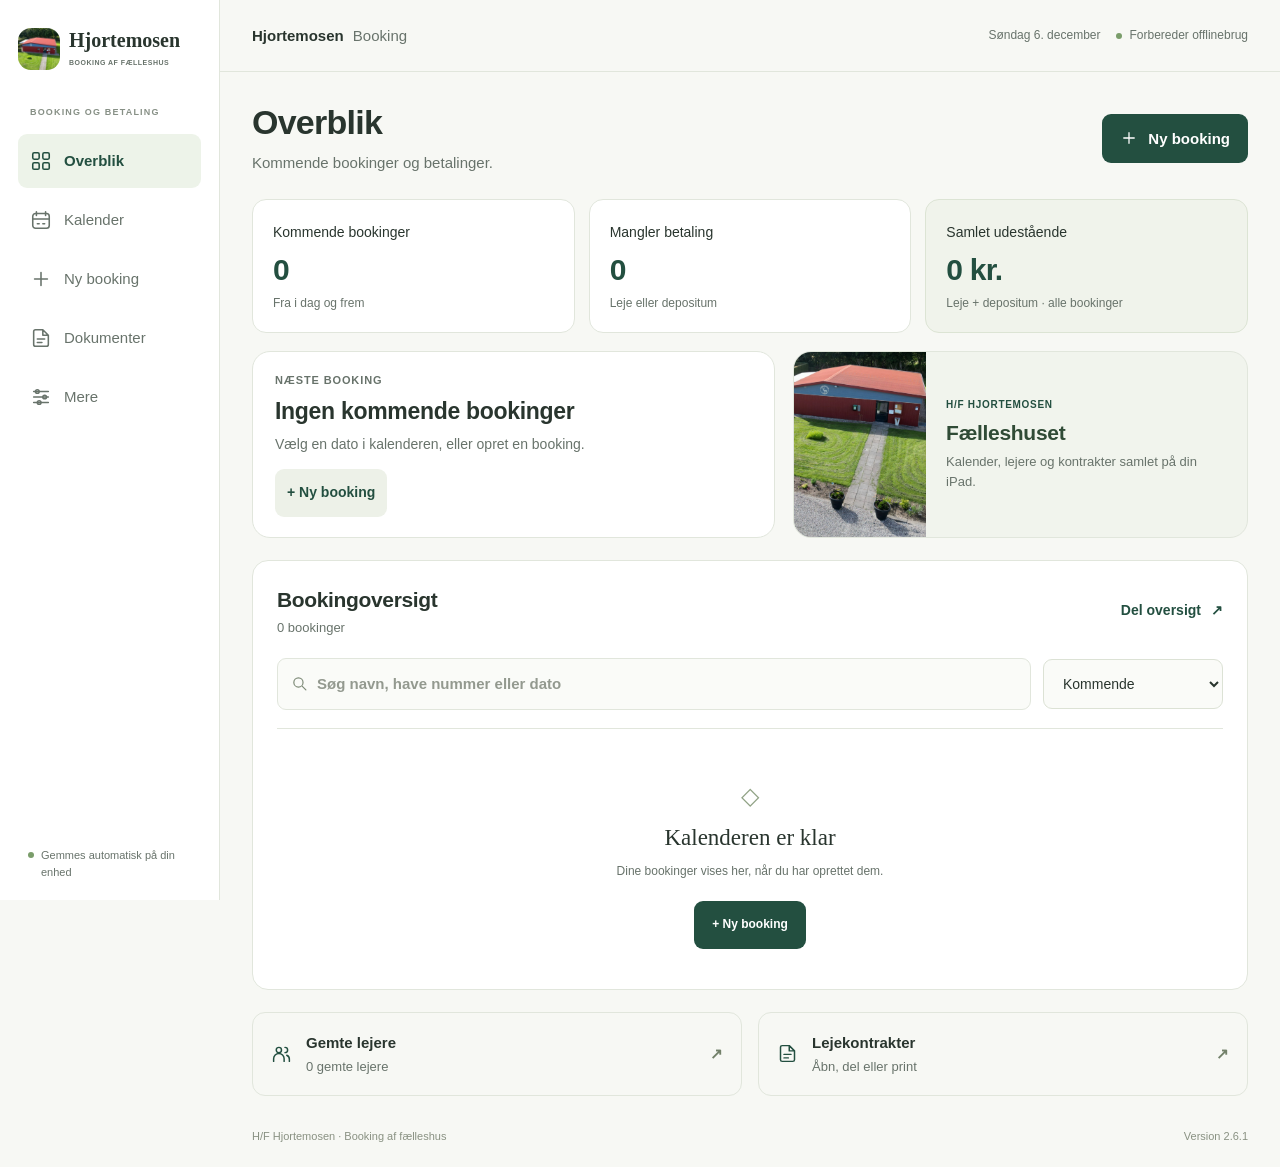
==== commit 8ee05966: "Tilføj tilbageknapper, som bevarer kladden (v2.6.1) Tilbageknapper på Kalender, Ny booking, Dokument" ====
--- a/index.html
+++ b/index.html
@@ -9,9 +9,9 @@
   <meta name="apple-mobile-web-app-status-bar-style" content="default">
   <meta name="apple-mobile-web-app-title" content="Hjortemosen">
   <link rel="manifest" href="./manifest.webmanifest">
-  <link rel="icon" href="./favicon.svg?v=2.6.0" type="image/svg+xml">
-  <link rel="apple-touch-icon" href="./apple-touch-icon.png?v=2.6.0">
-  <link rel="stylesheet" href="./styles.css?v=2.6.0">
+  <link rel="icon" href="./favicon.svg?v=2.6.1" type="image/svg+xml">
+  <link rel="apple-touch-icon" href="./apple-touch-icon.png?v=2.6.1">
+  <link rel="stylesheet" href="./styles.css?v=2.6.1">
   <title>Hjortemosen Booking</title>
 </head>
 <body>
@@ -29,7 +29,7 @@
 </defs></svg>
 <a class="skip-link" href="#main">Gå til indhold</a>
 <aside class="sidebar">
-  <a class="brand" href="./" aria-label="Hjortemosen Booking, forsiden"><span class="brand-mark"><img src="./icon-192.png?v=2.6.0" alt="" width="192" height="192"></span><span><strong>Hjortemosen</strong><small>BOOKING AF FÆLLESHUS</small></span></a>
+  <a class="brand" href="./" aria-label="Hjortemosen Booking, forsiden"><span class="brand-mark"><img src="./icon-192.png?v=2.6.1" alt="" width="192" height="192"></span><span><strong>Hjortemosen</strong><small>BOOKING AF FÆLLESHUS</small></span></a>
   <span class="nav-caption">BOOKING OG BETALING</span>
   <nav class="desktop-nav" aria-label="Hovedmenu">
     <button data-view="dashboard" class="active" aria-current="page"><svg><use href="#i-grid"/></svg>Overblik</button>
@@ -41,7 +41,7 @@
   <div class="sidebar-footer"><span class="status-dot"></span>Gemmes automatisk på din enhed</div>
 </aside>
 <div class="app-shell">
-<header class="app-header"><div class="header-brand"><span class="brand-mark small"><img src="./icon-192.png?v=2.6.0" alt="" width="192" height="192"></span><strong>Hjortemosen <span>Booking</span></strong></div><div class="header-meta"><span id="currentDate"></span><span class="connection"><i class="status-dot"></i><span id="connectionStatus" role="status">Forbereder offlinebrug</span></span></div><button id="installBtn" class="secondary hidden">Installer</button></header>
+<header class="app-header"><div class="header-brand"><span class="brand-mark small"><img src="./icon-192.png?v=2.6.1" alt="" width="192" height="192"></span><strong>Hjortemosen <span>Booking</span></strong></div><div class="header-meta"><span id="currentDate"></span><span class="connection"><i class="status-dot"></i><span id="connectionStatus" role="status">Forbereder offlinebrug</span></span></div><button id="installBtn" class="secondary hidden">Installer</button></header>
 <main id="main">
   <div id="storageError" class="warning hidden" role="alert"></div>
   <div id="updateBanner" class="update-banner hidden"><span>En ny version er klar. Din kladde gemmes før opdatering.</span><button class="primary" id="updateApp">Opdatér app</button></div>
@@ -49,17 +49,17 @@
     <div class="page-heading dashboard-heading"><div><h1 id="dashboardTitle">Overblik</h1><p>Kommende bookinger og betalinger.</p></div><button class="primary" data-new><svg><use href="#i-plus"/></svg>Ny booking</button></div>
     <div id="draftBanner" class="draft-banner hidden"><span>Du har en gemt bookingkladde.</span><button class="text-button" data-go="booking">Fortsæt kladden →</button></div>
     <div class="stats" id="stats" aria-label="Bookinger og manglende betaling"></div>
-    <div class="hero-grid dashboard-context"><div class="next-card" id="nextBooking"></div><div class="welcome-card"><img class="welcome-photo" src="./faelleshus.jpg?v=2.6.0" alt="Hjortemosens fælleshus med rødt tag og blå gavl, omgivet af grønne haver." width="1280" height="1059" fetchpriority="high"><div class="welcome-copy"><span class="eyebrow">H/F HJORTEMOSEN</span><h2>Fælleshuset</h2><p>Kalender, lejere og kontrakter samlet på din iPad.</p></div></div></div>
+    <div class="hero-grid dashboard-context"><div class="next-card" id="nextBooking"></div><div class="welcome-card"><img class="welcome-photo" src="./faelleshus.jpg?v=2.6.1" alt="Hjortemosens fælleshus med rødt tag og blå gavl, omgivet af grønne haver." width="1280" height="1059" fetchpriority="high"><div class="welcome-copy"><span class="eyebrow">H/F HJORTEMOSEN</span><h2>Fælleshuset</h2><p>Kalender, lejere og kontrakter samlet på din iPad.</p></div></div></div>
     <div class="card bookings-card"><div class="card-head"><div><h2>Bookingoversigt</h2><p id="bookingListCount" class="muted"></p></div><button class="text-button" id="shareOverview">Del oversigt <span aria-hidden="true">↗</span></button></div><div class="list-toolbar"><label class="search-field"><svg><use href="#i-search"/></svg><input id="bookingSearch" type="search" placeholder="Søg navn, have nummer eller dato" aria-label="Søg bookinger"></label><select id="bookingFilter" aria-label="Vis bookinger"><option value="upcoming">Kommende</option><option value="unpaid">Mangler betaling</option><option value="all">Alle bookinger</option></select></div><div id="upcomingList" class="list"></div></div>
     <div class="quick-links"><button data-go="renters"><svg><use href="#i-users"/></svg><span><strong>Gemte lejere</strong><small id="renterCount">0 gemte lejere</small></span><span aria-hidden="true">↗</span></button><button data-go="documents"><svg><use href="#i-file"/></svg><span><strong>Lejekontrakter</strong><small>Åbn, del eller print</small></span><span aria-hidden="true">↗</span></button></div>
   </section>
   <section id="calendar" class="view" aria-labelledby="calendarTitle">
-    <div class="page-heading"><div><h1 id="calendarTitle">Kalender</h1><p>Tryk på en ledig dato for at oprette en booking.</p></div><div class="calendar-actions"><button class="secondary" id="todayMonth">Denne måned</button><button class="primary" id="printCalendar">Udskriv / PDF</button></div></div>
+    <div class="page-heading-group"><button type="button" class="secondary back-button" data-back>← Tilbage</button><div class="page-heading"><div><h1 id="calendarTitle">Kalender</h1><p>Tryk på en ledig dato for at oprette en booking.</p></div><div class="calendar-actions"><button class="secondary" id="todayMonth">Denne måned</button><button class="primary" id="printCalendar">Udskriv / PDF</button></div></div></div>
     <p id="calendarPrintHelp" class="small-note calendar-print-help">Udskriv den viste måned, eller gem den som PDF fra udskriftsmenuen. På iPad bruges udskriftsmenuen i Safari.</p><div class="card calendar-card"><div class="calendar-toolbar"><button id="prevMonth" class="icon-btn" aria-label="Forrige måned">‹</button><h2 id="monthLabel"></h2><button id="nextMonth" class="icon-btn" aria-label="Næste måned">›</button></div><div class="calendar-grid weekdays"><span>Man</span><span>Tir</span><span>Ons</span><span>Tor</span><span>Fre</span><span>Lør</span><span>Søn</span></div><div id="calendarGrid" class="calendar-grid"></div><div class="legend"><span><i class="dot booked"></i>Betalt eller gratis</span><span><i class="dot unpaid"></i>Mangler betaling</span><span><i class="dot free"></i>Ledig</span></div></div>
     <div class="card"><h2>Månedens bookinger</h2><div id="monthBookings"></div></div>
   </section>
   <section id="booking" class="view" aria-labelledby="bookingFormTitle">
-    <div class="page-heading"><div><h1 id="bookingFormTitle">Ny booking</h1><p>Din kladde gemmes automatisk, mens du skriver.</p></div><button id="resetBooking" class="text-button">Ryd formular</button></div>
+    <div class="page-heading-group"><button type="button" class="secondary back-button" data-back>← Tilbage</button><div class="page-heading"><div><h1 id="bookingFormTitle">Ny booking</h1><p>Din kladde gemmes automatisk, mens du skriver.</p></div><button id="resetBooking" class="text-button">Ryd formular</button></div></div>
     <form id="bookingForm" class="booking-form"><input type="hidden" id="bookingId">
       <div class="card booking-details"><div class="form-heading"><span>01</span><h2>Dato og lejer</h2></div><div class="two-col"><label>Dato for lejemål <span class="required">*</span><input id="bookingDate" type="date" required></label><label>Vælg gemt lejer<select id="savedRenter"><option value="">Vælg en lejer</option></select></label></div><div class="two-col"><label>Navn <span class="required">*</span><input id="name" required autocomplete="name" placeholder="Lejerens fulde navn"></label><label>Have nummer<input id="houseNo" autocomplete="off" placeholder="Fx 24"></label></div><div class="two-col"><label>Telefonnummer<input id="phone" type="tel" autocomplete="tel" placeholder="Fx 12 34 56 78"></label><label>E-mail<input id="email" type="email" autocomplete="email" placeholder="navn@eksempel.dk"></label></div><label>Adresse<input id="address" autocomplete="street-address" placeholder="Vej, postnummer og by"></label><label class="check-row"><input id="saveRenter" type="checkbox" checked><span>Gem lejerens oplysninger til næste gang</span></label></div>
       <div class="card booking-payment"><div class="form-heading"><span>02</span><h2>Leje og betaling</h2></div><fieldset><legend>Lejertype</legend><div class="segmented"><label><input type="radio" name="renterType" value="member" checked><span>Haveforeningsmedlem</span></label><label><input type="radio" name="renterType" value="friend"><span>Ven</span></label><label><input type="radio" name="renterType" value="board"><span>Bestyrelsesmedlem</span></label></div></fieldset><p id="legacyTypeNote" class="small-note hidden">Denne aftale har en tidligere lejertype. De gemte beløb bevares. Vælg en ny lejertype for at ændre den.</p><p id="boardPriceNote" class="small-note hidden" role="status">Bestyrelsesmedlemmer har gratis leje. Depositum: 500 kr.</p><div class="two-col"><label>Pris (kr.) <span class="required">*</span><input id="price" type="number" min="0" step="0.01" required inputmode="decimal"></label><label>Depositum (kr.)<input id="deposit" type="number" min="0" step="0.01" inputmode="decimal"></label></div><div class="payment-checks"><label id="rentPaidRow" class="check-row"><input id="paid" type="checkbox"><span><strong>Leje betalt</strong><small>Markér, når lejen er modtaget</small></span></label><label class="check-row"><input id="depositPaid" type="checkbox"><span><strong>Depositum betalt</strong><small>Markér, når depositum er modtaget</small></span></label></div></div>
@@ -67,11 +67,11 @@
       <div class="card booking-footer"><div id="bookingWarning" class="warning hidden" role="alert"></div><div id="autoSaveStatus" class="autosave-status" role="status">Kladde gemmes automatisk på denne enhed</div><div class="form-actions"><button type="button" id="saveDraft" class="secondary">Gem kladde</button><button type="submit" id="submitBooking" class="primary">Gem booking <svg><use href="#i-arrow"/></svg></button><button type="button" id="deleteBooking" class="danger hidden">Slet booking</button></div></div>
     </form>
   </section>
-  <section id="renters" class="view" aria-labelledby="rentersTitle"><div class="page-heading"><div><h1 id="rentersTitle">Gemte lejere</h1><p>Oplysninger og tidligere bookinger. Klar til næste gang.</p></div></div><label class="search-field renter-search"><svg><use href="#i-search"/></svg><input id="renterSearch" type="search" placeholder="Søg navn, have nummer eller telefon" aria-label="Søg lejere"></label><div id="renterList" class="renter-grid"></div></section>
-  <section id="blacklist" class="view" aria-labelledby="blacklistTitle"><div class="page-heading"><div><h1 id="blacklistTitle">Blacklist</h1><p>Booking blokeres ved match på navn eller have nummer.</p></div><button id="addBlacklist" class="primary">+ Tilføj person</button></div><div class="card"><div class="card-head"><h2>Blokerede lejere</h2><span class="muted" id="blacklistCount"></span></div><div id="blacklistList"></div></div></section>
-  <section id="documents" class="view" aria-labelledby="documentsTitle"><div class="page-heading"><div><h1 id="documentsTitle">Dokumenter</h1><p>Vælg en kontrakt, udfyld den og underskriv på iPad.</p></div></div><div class="document-grid">
-    <article class="card document-card"><span class="document-icon"><svg><use href="#i-file"/></svg>PDF</span><span class="eyebrow">HAVEFORENINGENS MEDLEMMER</span><h2>Lejekontrakt</h2><strong class="document-price">1.000 <small>kr.</small></strong><p class="muted">Kontrakten til udlejning af fælleshuset.</p><button type="button" class="primary fill-contract" data-fill-contract="member-pdf">Udfyld kontrakt</button><div class="doc-actions"><a class="primary button" href="./kontrakt-1000.pdf?v=2.6.0" target="_blank" rel="noopener">Åbn PDF ↗</a><a class="secondary button" href="./kontrakt-1000.pdf?v=2.6.0" download="Lejekontrakt-Hjortemosen-1000.pdf">Download</a><button class="secondary" data-share-doc="./kontrakt-1000.pdf?v=2.6.0">Del</button><button class="text-button" data-print="./kontrakt-1000.pdf?v=2.6.0">Print</button></div><a class="word-link" href="./kontrakt-1000.docx?v=2.6.0" download="Lejekontrakt-Hjortemosen-1000.docx">Download redigerbar Word-version ↗</a></article>
-    <article class="card document-card"><span class="document-icon"><svg><use href="#i-file"/></svg>PDF</span><span class="eyebrow">VENNER</span><h2>Lejekontrakt</h2><strong class="document-price">1.500 <small>kr.</small></strong><p class="muted">Kontrakten til udlejning af fælleshuset.</p><button type="button" class="primary fill-contract" data-fill-contract="friend-pdf">Udfyld kontrakt</button><div class="doc-actions"><a class="primary button" href="./kontrakt-1500.pdf?v=2.6.0" target="_blank" rel="noopener">Åbn PDF ↗</a><a class="secondary button" href="./kontrakt-1500.pdf?v=2.6.0" download="Lejekontrakt-Hjortemosen-1500.pdf">Download</a><button class="secondary" data-share-doc="./kontrakt-1500.pdf?v=2.6.0">Del</button><button class="text-button" data-print="./kontrakt-1500.pdf?v=2.6.0">Print</button></div></article>
+  <section id="renters" class="view" aria-labelledby="rentersTitle"><div class="page-heading-group"><button type="button" class="secondary back-button" data-back>← Tilbage</button><div class="page-heading"><div><h1 id="rentersTitle">Gemte lejere</h1><p>Oplysninger og tidligere bookinger. Klar til næste gang.</p></div></div></div><label class="search-field renter-search"><svg><use href="#i-search"/></svg><input id="renterSearch" type="search" placeholder="Søg navn, have nummer eller telefon" aria-label="Søg lejere"></label><div id="renterList" class="renter-grid"></div></section>
+  <section id="blacklist" class="view" aria-labelledby="blacklistTitle"><div class="page-heading-group"><button type="button" class="secondary back-button" data-back>← Tilbage</button><div class="page-heading"><div><h1 id="blacklistTitle">Blacklist</h1><p>Booking blokeres ved match på navn eller have nummer.</p></div><button id="addBlacklist" class="primary">+ Tilføj person</button></div></div><div class="card"><div class="card-head"><h2>Blokerede lejere</h2><span class="muted" id="blacklistCount"></span></div><div id="blacklistList"></div></div></section>
+  <section id="documents" class="view" aria-labelledby="documentsTitle"><div class="page-heading-group"><button type="button" class="secondary back-button" data-back>← Tilbage</button><div class="page-heading"><div><h1 id="documentsTitle">Dokumenter</h1><p>Vælg en kontrakt, udfyld den og underskriv på iPad.</p></div></div></div><div class="document-grid">
+    <article class="card document-card"><span class="document-icon"><svg><use href="#i-file"/></svg>PDF</span><span class="eyebrow">HAVEFORENINGENS MEDLEMMER</span><h2>Lejekontrakt</h2><strong class="document-price">1.000 <small>kr.</small></strong><p class="muted">Kontrakten til udlejning af fælleshuset.</p><button type="button" class="primary fill-contract" data-fill-contract="member-pdf">Udfyld kontrakt</button><div class="doc-actions"><a class="primary button" href="./kontrakt-1000.pdf?v=2.6.1" target="_blank" rel="noopener">Åbn PDF ↗</a><a class="secondary button" href="./kontrakt-1000.pdf?v=2.6.1" download="Lejekontrakt-Hjortemosen-1000.pdf">Download</a><button class="secondary" data-share-doc="./kontrakt-1000.pdf?v=2.6.1">Del</button><button class="text-button" data-print="./kontrakt-1000.pdf?v=2.6.1">Print</button></div><a class="word-link" href="./kontrakt-1000.docx?v=2.6.1" download="Lejekontrakt-Hjortemosen-1000.docx">Download redigerbar Word-version ↗</a></article>
+    <article class="card document-card"><span class="document-icon"><svg><use href="#i-file"/></svg>PDF</span><span class="eyebrow">VENNER</span><h2>Lejekontrakt</h2><strong class="document-price">1.500 <small>kr.</small></strong><p class="muted">Kontrakten til udlejning af fælleshuset.</p><button type="button" class="primary fill-contract" data-fill-contract="friend-pdf">Udfyld kontrakt</button><div class="doc-actions"><a class="primary button" href="./kontrakt-1500.pdf?v=2.6.1" target="_blank" rel="noopener">Åbn PDF ↗</a><a class="secondary button" href="./kontrakt-1500.pdf?v=2.6.1" download="Lejekontrakt-Hjortemosen-1500.pdf">Download</a><button class="secondary" data-share-doc="./kontrakt-1500.pdf?v=2.6.1">Del</button><button class="text-button" data-print="./kontrakt-1500.pdf?v=2.6.1">Print</button></div></article>
   </div>
   <article class="card contract-editor">
     <span class="eyebrow">KLAR TIL AFTALEN</span><h2>Udfyld lejekontrakt</h2>
@@ -113,7 +113,7 @@
   </article>
   <div class="info-note"><svg><use href="#i-file"/></svg><p><strong>Gem, del og udskriv på iPad</strong><br>Åbn den udfyldte PDF, tryk på Del, og vælg Udskriv. Kontrakterne og udfyldningen fungerer offline, når appen er hentet. Mail og Beskeder sender, når der er forbindelse.</p></div></section>
   <section id="settings" class="view" aria-labelledby="settingsTitle">
-    <div class="page-heading"><div><h1 id="settingsTitle">Mere</h1><p>Backup, gemte lejere og indstillinger.</p></div></div>
+    <div class="page-heading-group"><button type="button" class="secondary back-button" data-back>← Tilbage</button><div class="page-heading"><div><h1 id="settingsTitle">Mere</h1><p>Backup, gemte lejere og indstillinger.</p></div></div></div>
     <div class="card backup-card">
       <div class="card-head"><div><h2>Backup og gendannelse</h2><p class="muted">Bookinger, lejere, priser og kladder. Kontrakt og underskrift følger med.</p></div></div>
       <div id="nativeBackupPanel" class="native-backup hidden">
@@ -148,9 +148,9 @@
       <summary><span><strong>Standardpriser</strong><small>Priser og depositum til nye bookinger</small></span></summary>
       <div class="details-content"><p class="muted">Eksisterende aftaler beholder deres priser.</p><form id="settingsForm"><div class="settings-prices"><label>Haveforeningsmedlem (kr.)<input id="memberPrice" type="number" min="0" step="0.01" required inputmode="decimal"></label><label>Ven (kr.)<input id="friendPrice" type="number" min="0" step="0.01" required inputmode="decimal"></label><label>Bestyrelsesmedlem (kr.)<input id="boardPrice" type="number" value="0" readonly aria-describedby="boardSettingNote"></label><label>Standarddepositum (kr.)<input id="defaultDeposit" type="number" min="0" step="0.01" required inputmode="decimal"></label></div><p class="small-note" id="boardSettingNote">Bestyrelsesmedlemmer betaler 0 kr. i leje og altid 500 kr. i depositum.</p><p id="settingsAutoSaveStatus" class="small-note" role="status">Priser gemmes automatisk, når du forlader feltet. Ufærdige felter bevares som kladde.</p><button class="primary" type="submit">Gem standardpriser</button></form></div>
     </details>
-    <div class="card install-card"><div><h2>Brug appen fra hjemmeskærmen</h2><p class="muted">I Safari: Tryk på <strong>Del → Føj til hjemmeskærm</strong>. Vent på “Klar til offlinebrug”, før du bruger appen uden internet.</p></div><span class="brand-mark"><img src="./icon-192.png?v=2.6.0" alt="" width="192" height="192"></span></div>
+    <div class="card install-card"><div><h2>Brug appen fra hjemmeskærmen</h2><p class="muted">I Safari: Tryk på <strong>Del → Føj til hjemmeskærm</strong>. Vent på “Klar til offlinebrug”, før du bruger appen uden internet.</p></div><span class="brand-mark"><img src="./icon-192.png?v=2.6.1" alt="" width="192" height="192"></span></div>
   </section>
-  <footer class="app-footer"><span>H/F Hjortemosen · Booking af fælleshus</span><span>Version 2.6.0</span></footer>
+  <footer class="app-footer"><span>H/F Hjortemosen · Booking af fælleshus</span><span>Version 2.6.1</span></footer>
 </main>
 </div>
 <nav class="bottom-nav" aria-label="Appmenu"><button data-view="dashboard" class="active" aria-current="page"><svg><use href="#i-grid"/></svg><span>Overblik</span></button><button data-view="calendar"><svg><use href="#i-calendar"/></svg><span>Kalender</span></button><button data-view="booking" class="nav-booking"><svg><use href="#i-plus"/></svg><span>Ny booking</span></button><button data-view="documents"><svg><use href="#i-file"/></svg><span>Dokumenter</span></button><button data-view="settings"><svg><use href="#i-settings"/></svg><span>Mere</span></button></nav>
@@ -159,7 +159,7 @@
 <dialog id="restoreDialog" aria-labelledby="restoreTitle"><span class="eyebrow">LOKAL BACKUP</span><h2 id="restoreTitle">Gendan sikkerhedskopi</h2><p id="restoreSummary"></p><p>Gendannelse erstatter dine nuværende data, kladder og underskrift med den valgte kopi. Din nuværende version gemmes i backuphistorikken, hvis lageret er tilgængeligt.</p><p id="restoreError" class="warning hidden" role="alert"></p><div class="actions"><button type="button" id="cancelRestore" class="secondary">Annuller</button><button type="button" id="confirmRestore" class="primary">Gendan denne backup</button></div></dialog>
 <div id="toast" class="toast" role="status" aria-live="polite"></div>
 <section id="calendarPrint" aria-label="Kalender til udskrivning"></section>
-<script src="./data.js?v=2.6.0"></script><script src="./backup.js?v=2.6.0"></script><script src="./native-bridge.js?v=2.6.0"></script><script src="./app.js?v=2.6.0"></script>
-<script src="./contract-libs.js?v=2.6.0"></script><script src="./contracts.js?v=2.6.0"></script><script src="./signature-pad.js?v=2.6.0"></script><script src="./contract-ui.js?v=2.6.0"></script>
+<script src="./data.js?v=2.6.1"></script><script src="./backup.js?v=2.6.1"></script><script src="./native-bridge.js?v=2.6.1"></script><script src="./app.js?v=2.6.1"></script>
+<script src="./contract-libs.js?v=2.6.1"></script><script src="./contracts.js?v=2.6.1"></script><script src="./signature-pad.js?v=2.6.1"></script><script src="./contract-ui.js?v=2.6.1"></script>
 </body>
 </html>
--- a/styles.css
+++ b/styles.css
@@ -225,6 +225,10 @@
 .page-heading{align-items:center;margin-bottom:24px}
 .page-heading p{font-size:15px;line-height:1.6;margin-top:8px}
 .page-heading .primary{font-size:15px;padding:13px 18px}
+.page-heading-group .back-button{min-height:48px;padding:12px 16px;font-size:15px;margin-bottom:14px;white-space:nowrap}
+.page-heading-group .page-heading{flex-wrap:wrap}
+.page-heading-group .page-heading>div:first-child{flex:1 1 300px;min-width:0}
+.page-heading-group .page-heading>button,.page-heading-group .calendar-actions{flex-shrink:0}
 .dashboard-heading .primary{display:inline-flex;flex-shrink:0}
 .desktop-nav button{font-size:15px;min-height:54px}
 .desktop-nav button:nth-child(6){margin-top:0}
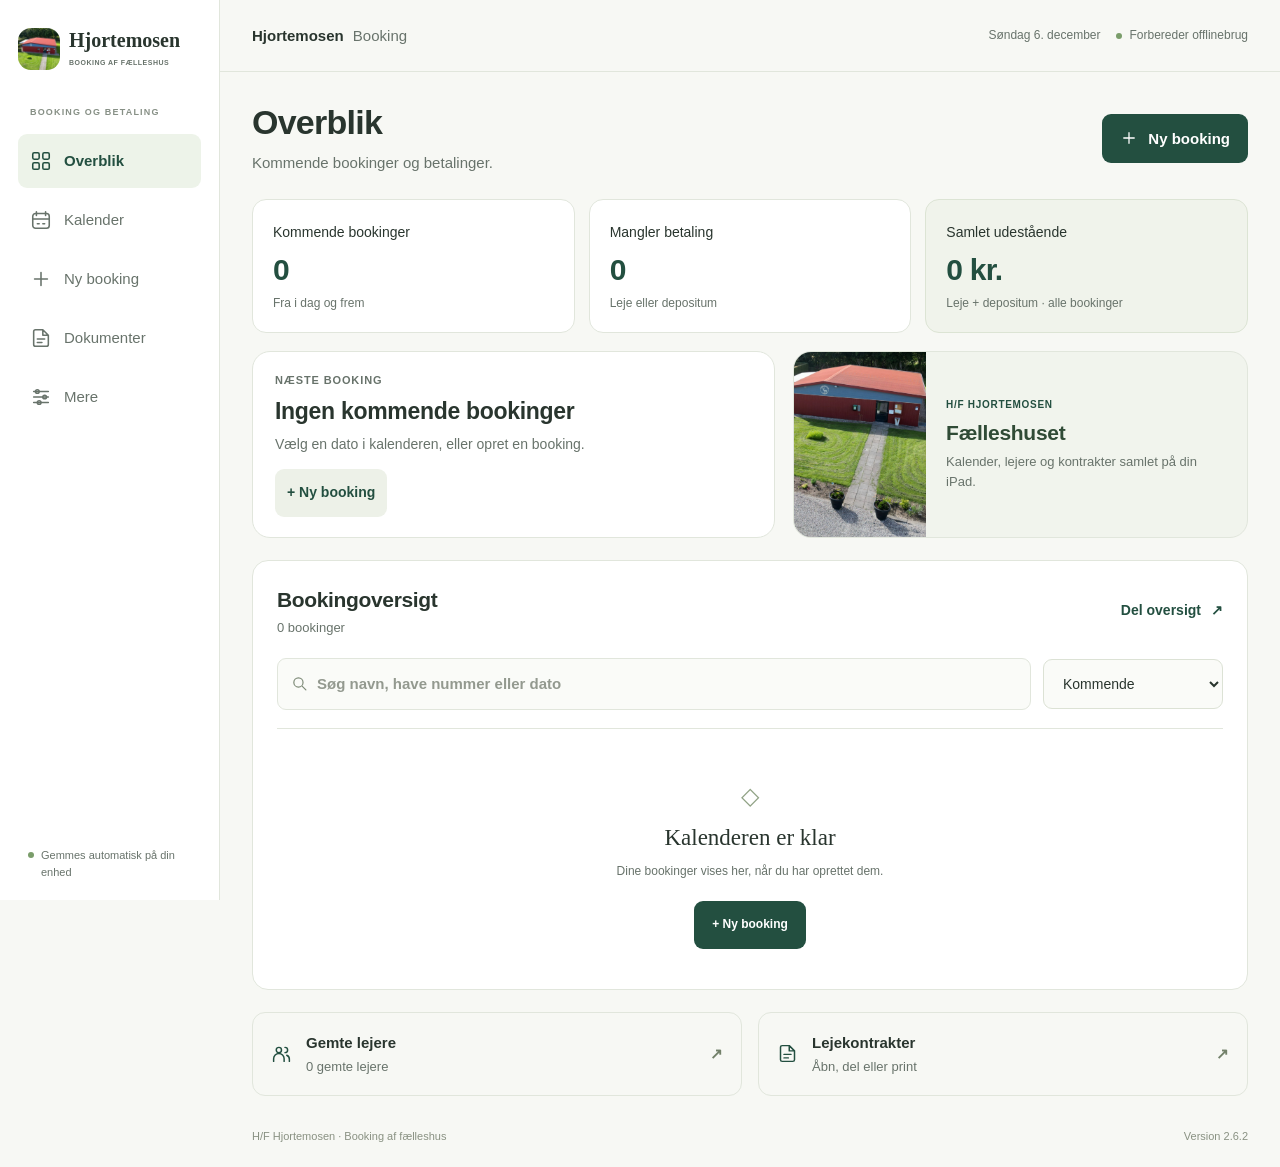
==== commit 99e5ffb5: "Ret manuel kontraktmail via Outlook/Mail · v2.6.2 Tilføj e-mailknap med udfyldt kontraktfil, gyldig " ====
--- a/index.html
+++ b/index.html
@@ -9,9 +9,9 @@
   <meta name="apple-mobile-web-app-status-bar-style" content="default">
   <meta name="apple-mobile-web-app-title" content="Hjortemosen">
   <link rel="manifest" href="./manifest.webmanifest">
-  <link rel="icon" href="./favicon.svg?v=2.6.1" type="image/svg+xml">
-  <link rel="apple-touch-icon" href="./apple-touch-icon.png?v=2.6.1">
-  <link rel="stylesheet" href="./styles.css?v=2.6.1">
+  <link rel="icon" href="./favicon.svg?v=2.6.2" type="image/svg+xml">
+  <link rel="apple-touch-icon" href="./apple-touch-icon.png?v=2.6.2">
+  <link rel="stylesheet" href="./styles.css?v=2.6.2">
   <title>Hjortemosen Booking</title>
 </head>
 <body>
@@ -29,7 +29,7 @@
 </defs></svg>
 <a class="skip-link" href="#main">Gå til indhold</a>
 <aside class="sidebar">
-  <a class="brand" href="./" aria-label="Hjortemosen Booking, forsiden"><span class="brand-mark"><img src="./icon-192.png?v=2.6.1" alt="" width="192" height="192"></span><span><strong>Hjortemosen</strong><small>BOOKING AF FÆLLESHUS</small></span></a>
+  <a class="brand" href="./" aria-label="Hjortemosen Booking, forsiden"><span class="brand-mark"><img src="./icon-192.png?v=2.6.2" alt="" width="192" height="192"></span><span><strong>Hjortemosen</strong><small>BOOKING AF FÆLLESHUS</small></span></a>
   <span class="nav-caption">BOOKING OG BETALING</span>
   <nav class="desktop-nav" aria-label="Hovedmenu">
     <button data-view="dashboard" class="active" aria-current="page"><svg><use href="#i-grid"/></svg>Overblik</button>
@@ -41,7 +41,7 @@
   <div class="sidebar-footer"><span class="status-dot"></span>Gemmes automatisk på din enhed</div>
 </aside>
 <div class="app-shell">
-<header class="app-header"><div class="header-brand"><span class="brand-mark small"><img src="./icon-192.png?v=2.6.1" alt="" width="192" height="192"></span><strong>Hjortemosen <span>Booking</span></strong></div><div class="header-meta"><span id="currentDate"></span><span class="connection"><i class="status-dot"></i><span id="connectionStatus" role="status">Forbereder offlinebrug</span></span></div><button id="installBtn" class="secondary hidden">Installer</button></header>
+<header class="app-header"><div class="header-brand"><span class="brand-mark small"><img src="./icon-192.png?v=2.6.2" alt="" width="192" height="192"></span><strong>Hjortemosen <span>Booking</span></strong></div><div class="header-meta"><span id="currentDate"></span><span class="connection"><i class="status-dot"></i><span id="connectionStatus" role="status">Forbereder offlinebrug</span></span></div><button id="installBtn" class="secondary hidden">Installer</button></header>
 <main id="main">
   <div id="storageError" class="warning hidden" role="alert"></div>
   <div id="updateBanner" class="update-banner hidden"><span>En ny version er klar. Din kladde gemmes før opdatering.</span><button class="primary" id="updateApp">Opdatér app</button></div>
@@ -49,7 +49,7 @@
     <div class="page-heading dashboard-heading"><div><h1 id="dashboardTitle">Overblik</h1><p>Kommende bookinger og betalinger.</p></div><button class="primary" data-new><svg><use href="#i-plus"/></svg>Ny booking</button></div>
     <div id="draftBanner" class="draft-banner hidden"><span>Du har en gemt bookingkladde.</span><button class="text-button" data-go="booking">Fortsæt kladden →</button></div>
     <div class="stats" id="stats" aria-label="Bookinger og manglende betaling"></div>
-    <div class="hero-grid dashboard-context"><div class="next-card" id="nextBooking"></div><div class="welcome-card"><img class="welcome-photo" src="./faelleshus.jpg?v=2.6.1" alt="Hjortemosens fælleshus med rødt tag og blå gavl, omgivet af grønne haver." width="1280" height="1059" fetchpriority="high"><div class="welcome-copy"><span class="eyebrow">H/F HJORTEMOSEN</span><h2>Fælleshuset</h2><p>Kalender, lejere og kontrakter samlet på din iPad.</p></div></div></div>
+    <div class="hero-grid dashboard-context"><div class="next-card" id="nextBooking"></div><div class="welcome-card"><img class="welcome-photo" src="./faelleshus.jpg?v=2.6.2" alt="Hjortemosens fælleshus med rødt tag og blå gavl, omgivet af grønne haver." width="1280" height="1059" fetchpriority="high"><div class="welcome-copy"><span class="eyebrow">H/F HJORTEMOSEN</span><h2>Fælleshuset</h2><p>Kalender, lejere og kontrakter samlet på din iPad.</p></div></div></div>
     <div class="card bookings-card"><div class="card-head"><div><h2>Bookingoversigt</h2><p id="bookingListCount" class="muted"></p></div><button class="text-button" id="shareOverview">Del oversigt <span aria-hidden="true">↗</span></button></div><div class="list-toolbar"><label class="search-field"><svg><use href="#i-search"/></svg><input id="bookingSearch" type="search" placeholder="Søg navn, have nummer eller dato" aria-label="Søg bookinger"></label><select id="bookingFilter" aria-label="Vis bookinger"><option value="upcoming">Kommende</option><option value="unpaid">Mangler betaling</option><option value="all">Alle bookinger</option></select></div><div id="upcomingList" class="list"></div></div>
     <div class="quick-links"><button data-go="renters"><svg><use href="#i-users"/></svg><span><strong>Gemte lejere</strong><small id="renterCount">0 gemte lejere</small></span><span aria-hidden="true">↗</span></button><button data-go="documents"><svg><use href="#i-file"/></svg><span><strong>Lejekontrakter</strong><small>Åbn, del eller print</small></span><span aria-hidden="true">↗</span></button></div>
   </section>
@@ -70,8 +70,8 @@
   <section id="renters" class="view" aria-labelledby="rentersTitle"><div class="page-heading-group"><button type="button" class="secondary back-button" data-back>← Tilbage</button><div class="page-heading"><div><h1 id="rentersTitle">Gemte lejere</h1><p>Oplysninger og tidligere bookinger. Klar til næste gang.</p></div></div></div><label class="search-field renter-search"><svg><use href="#i-search"/></svg><input id="renterSearch" type="search" placeholder="Søg navn, have nummer eller telefon" aria-label="Søg lejere"></label><div id="renterList" class="renter-grid"></div></section>
   <section id="blacklist" class="view" aria-labelledby="blacklistTitle"><div class="page-heading-group"><button type="button" class="secondary back-button" data-back>← Tilbage</button><div class="page-heading"><div><h1 id="blacklistTitle">Blacklist</h1><p>Booking blokeres ved match på navn eller have nummer.</p></div><button id="addBlacklist" class="primary">+ Tilføj person</button></div></div><div class="card"><div class="card-head"><h2>Blokerede lejere</h2><span class="muted" id="blacklistCount"></span></div><div id="blacklistList"></div></div></section>
   <section id="documents" class="view" aria-labelledby="documentsTitle"><div class="page-heading-group"><button type="button" class="secondary back-button" data-back>← Tilbage</button><div class="page-heading"><div><h1 id="documentsTitle">Dokumenter</h1><p>Vælg en kontrakt, udfyld den og underskriv på iPad.</p></div></div></div><div class="document-grid">
-    <article class="card document-card"><span class="document-icon"><svg><use href="#i-file"/></svg>PDF</span><span class="eyebrow">HAVEFORENINGENS MEDLEMMER</span><h2>Lejekontrakt</h2><strong class="document-price">1.000 <small>kr.</small></strong><p class="muted">Kontrakten til udlejning af fælleshuset.</p><button type="button" class="primary fill-contract" data-fill-contract="member-pdf">Udfyld kontrakt</button><div class="doc-actions"><a class="primary button" href="./kontrakt-1000.pdf?v=2.6.1" target="_blank" rel="noopener">Åbn PDF ↗</a><a class="secondary button" href="./kontrakt-1000.pdf?v=2.6.1" download="Lejekontrakt-Hjortemosen-1000.pdf">Download</a><button class="secondary" data-share-doc="./kontrakt-1000.pdf?v=2.6.1">Del</button><button class="text-button" data-print="./kontrakt-1000.pdf?v=2.6.1">Print</button></div><a class="word-link" href="./kontrakt-1000.docx?v=2.6.1" download="Lejekontrakt-Hjortemosen-1000.docx">Download redigerbar Word-version ↗</a></article>
-    <article class="card document-card"><span class="document-icon"><svg><use href="#i-file"/></svg>PDF</span><span class="eyebrow">VENNER</span><h2>Lejekontrakt</h2><strong class="document-price">1.500 <small>kr.</small></strong><p class="muted">Kontrakten til udlejning af fælleshuset.</p><button type="button" class="primary fill-contract" data-fill-contract="friend-pdf">Udfyld kontrakt</button><div class="doc-actions"><a class="primary button" href="./kontrakt-1500.pdf?v=2.6.1" target="_blank" rel="noopener">Åbn PDF ↗</a><a class="secondary button" href="./kontrakt-1500.pdf?v=2.6.1" download="Lejekontrakt-Hjortemosen-1500.pdf">Download</a><button class="secondary" data-share-doc="./kontrakt-1500.pdf?v=2.6.1">Del</button><button class="text-button" data-print="./kontrakt-1500.pdf?v=2.6.1">Print</button></div></article>
+    <article class="card document-card"><span class="document-icon"><svg><use href="#i-file"/></svg>PDF</span><span class="eyebrow">HAVEFORENINGENS MEDLEMMER</span><h2>Lejekontrakt</h2><strong class="document-price">1.000 <small>kr.</small></strong><p class="muted">Kontrakten til udlejning af fælleshuset.</p><button type="button" class="primary fill-contract" data-fill-contract="member-pdf">Udfyld kontrakt</button><div class="doc-actions"><a class="primary button" href="./kontrakt-1000.pdf?v=2.6.2" target="_blank" rel="noopener">Åbn PDF ↗</a><a class="secondary button" href="./kontrakt-1000.pdf?v=2.6.2" download="Lejekontrakt-Hjortemosen-1000.pdf">Download</a><button class="secondary" data-share-doc="./kontrakt-1000.pdf?v=2.6.2">Del</button><button class="text-button" data-print="./kontrakt-1000.pdf?v=2.6.2">Print</button></div><a class="word-link" href="./kontrakt-1000.docx?v=2.6.2" download="Lejekontrakt-Hjortemosen-1000.docx">Download redigerbar Word-version ↗</a></article>
+    <article class="card document-card"><span class="document-icon"><svg><use href="#i-file"/></svg>PDF</span><span class="eyebrow">VENNER</span><h2>Lejekontrakt</h2><strong class="document-price">1.500 <small>kr.</small></strong><p class="muted">Kontrakten til udlejning af fælleshuset.</p><button type="button" class="primary fill-contract" data-fill-contract="friend-pdf">Udfyld kontrakt</button><div class="doc-actions"><a class="primary button" href="./kontrakt-1500.pdf?v=2.6.2" target="_blank" rel="noopener">Åbn PDF ↗</a><a class="secondary button" href="./kontrakt-1500.pdf?v=2.6.2" download="Lejekontrakt-Hjortemosen-1500.pdf">Download</a><button class="secondary" data-share-doc="./kontrakt-1500.pdf?v=2.6.2">Del</button><button class="text-button" data-print="./kontrakt-1500.pdf?v=2.6.2">Print</button></div></article>
   </div>
   <article class="card contract-editor">
     <span class="eyebrow">KLAR TIL AFTALEN</span><h2>Udfyld lejekontrakt</h2>
@@ -106,9 +106,16 @@
     </form>
     <div id="contractReady" class="contract-ready hidden">
       <strong id="filledContractName"></strong>
-      <div class="doc-actions"><a id="openFilledContract" class="secondary button" target="_blank" rel="noopener">Se udfyldt PDF ↗</a><button class="secondary" id="saveFilledContract">Gem fil</button><button class="primary" id="shareFilledContract">Del udfyldt kontrakt</button></div>
-      <p>Tryk på <strong>Del udfyldt kontrakt</strong>, vælg <strong>Mail</strong> eller <strong>Beskeder</strong>, og indsæt modtagerens e-mailadresse eller telefonnummer. Filen følger med. Du sender selv fra Mail eller Beskeder.</p>
-      <div class="doc-actions"><button class="secondary" data-copy-recipient="email">Kopiér e-mailadresse</button><button class="secondary" data-copy-recipient="phone">Kopiér telefonnummer</button></div>
+      <div class="doc-actions"><button type="button" class="primary" id="sendContractEmail">Send via Outlook/Mail</button><a id="openFilledContract" class="secondary button" target="_blank" rel="noopener">Se udfyldt PDF ↗</a><button class="secondary" id="saveFilledContract">Gem fil</button><button class="secondary" id="shareFilledContract">Del via Beskeder m.m.</button></div>
+      <p class="contract-email-help">Vælg <strong>Outlook</strong> eller <strong>Mail</strong> i delingen, og indsæt modtagerens e-mailadresse. Vælg din <strong>Hotmailkonto i Fra</strong>, kontrollér, at kontraktfilen er vedhæftet, og tryk selv på <strong>Send</strong>.</p>
+      <p class="small-note">Hotmailkontoen skal være tilføjet i Outlook eller Mail. Hvis mailappen ikke vises i delingen, brug <strong>Gem fil</strong> og vedhæft kontrakten manuelt.</p>
+      <div class="doc-actions"><button class="secondary" data-copy-recipient="email">Kopiér e-mailadresse</button><button class="secondary" data-copy-recipient="phone">Kopiér telefonnummer</button><a class="contract-sent-link" href="https://outlook.live.com/mail/0/sentitems" target="_blank" rel="noopener">Åbn Sendt post i Hotmail ↗</a></div>
+      <p class="small-note">Kontrollér bagefter <strong>Sendt post i den samme Hotmailkonto</strong>. En besked i <strong>Udbakke</strong> er endnu ikke sendt. Appen kan ikke kontrollere afsendelsen.</p>
+      <div id="contractEmailFallback" class="contract-email-fallback hidden" aria-labelledby="contractEmailFallbackTitle">
+        <strong id="contractEmailFallbackTitle">Vedhæft kontrakten manuelt</strong>
+        <p>Gem kontraktfilen med <strong>Gem fil</strong>. Åbn e-mailkladden, og vedhæft den gemte fil fra <strong>Filer</strong> eller <strong>Downloads</strong>. Kladden indeholder ingen vedhæftning.</p>
+        <a id="contractEmailDraft" class="secondary button" href="#">Åbn e-mailkladde · vedhæft filen</a>
+      </div>
     </div>
   </article>
   <div class="info-note"><svg><use href="#i-file"/></svg><p><strong>Gem, del og udskriv på iPad</strong><br>Åbn den udfyldte PDF, tryk på Del, og vælg Udskriv. Kontrakterne og udfyldningen fungerer offline, når appen er hentet. Mail og Beskeder sender, når der er forbindelse.</p></div></section>
@@ -148,9 +155,9 @@
       <summary><span><strong>Standardpriser</strong><small>Priser og depositum til nye bookinger</small></span></summary>
       <div class="details-content"><p class="muted">Eksisterende aftaler beholder deres priser.</p><form id="settingsForm"><div class="settings-prices"><label>Haveforeningsmedlem (kr.)<input id="memberPrice" type="number" min="0" step="0.01" required inputmode="decimal"></label><label>Ven (kr.)<input id="friendPrice" type="number" min="0" step="0.01" required inputmode="decimal"></label><label>Bestyrelsesmedlem (kr.)<input id="boardPrice" type="number" value="0" readonly aria-describedby="boardSettingNote"></label><label>Standarddepositum (kr.)<input id="defaultDeposit" type="number" min="0" step="0.01" required inputmode="decimal"></label></div><p class="small-note" id="boardSettingNote">Bestyrelsesmedlemmer betaler 0 kr. i leje og altid 500 kr. i depositum.</p><p id="settingsAutoSaveStatus" class="small-note" role="status">Priser gemmes automatisk, når du forlader feltet. Ufærdige felter bevares som kladde.</p><button class="primary" type="submit">Gem standardpriser</button></form></div>
     </details>
-    <div class="card install-card"><div><h2>Brug appen fra hjemmeskærmen</h2><p class="muted">I Safari: Tryk på <strong>Del → Føj til hjemmeskærm</strong>. Vent på “Klar til offlinebrug”, før du bruger appen uden internet.</p></div><span class="brand-mark"><img src="./icon-192.png?v=2.6.1" alt="" width="192" height="192"></span></div>
+    <div class="card install-card"><div><h2>Brug appen fra hjemmeskærmen</h2><p class="muted">I Safari: Tryk på <strong>Del → Føj til hjemmeskærm</strong>. Vent på “Klar til offlinebrug”, før du bruger appen uden internet.</p></div><span class="brand-mark"><img src="./icon-192.png?v=2.6.2" alt="" width="192" height="192"></span></div>
   </section>
-  <footer class="app-footer"><span>H/F Hjortemosen · Booking af fælleshus</span><span>Version 2.6.1</span></footer>
+  <footer class="app-footer"><span>H/F Hjortemosen · Booking af fælleshus</span><span>Version 2.6.2</span></footer>
 </main>
 </div>
 <nav class="bottom-nav" aria-label="Appmenu"><button data-view="dashboard" class="active" aria-current="page"><svg><use href="#i-grid"/></svg><span>Overblik</span></button><button data-view="calendar"><svg><use href="#i-calendar"/></svg><span>Kalender</span></button><button data-view="booking" class="nav-booking"><svg><use href="#i-plus"/></svg><span>Ny booking</span></button><button data-view="documents"><svg><use href="#i-file"/></svg><span>Dokumenter</span></button><button data-view="settings"><svg><use href="#i-settings"/></svg><span>Mere</span></button></nav>
@@ -159,7 +166,7 @@
 <dialog id="restoreDialog" aria-labelledby="restoreTitle"><span class="eyebrow">LOKAL BACKUP</span><h2 id="restoreTitle">Gendan sikkerhedskopi</h2><p id="restoreSummary"></p><p>Gendannelse erstatter dine nuværende data, kladder og underskrift med den valgte kopi. Din nuværende version gemmes i backuphistorikken, hvis lageret er tilgængeligt.</p><p id="restoreError" class="warning hidden" role="alert"></p><div class="actions"><button type="button" id="cancelRestore" class="secondary">Annuller</button><button type="button" id="confirmRestore" class="primary">Gendan denne backup</button></div></dialog>
 <div id="toast" class="toast" role="status" aria-live="polite"></div>
 <section id="calendarPrint" aria-label="Kalender til udskrivning"></section>
-<script src="./data.js?v=2.6.1"></script><script src="./backup.js?v=2.6.1"></script><script src="./native-bridge.js?v=2.6.1"></script><script src="./app.js?v=2.6.1"></script>
-<script src="./contract-libs.js?v=2.6.1"></script><script src="./contracts.js?v=2.6.1"></script><script src="./signature-pad.js?v=2.6.1"></script><script src="./contract-ui.js?v=2.6.1"></script>
+<script src="./data.js?v=2.6.2"></script><script src="./backup.js?v=2.6.2"></script><script src="./native-bridge.js?v=2.6.2"></script><script src="./app.js?v=2.6.2"></script>
+<script src="./contract-libs.js?v=2.6.2"></script><script src="./contracts.js?v=2.6.2"></script><script src="./signature-pad.js?v=2.6.2"></script><script src="./contract-ui.js?v=2.6.2"></script>
 </body>
 </html>
--- a/styles.css
+++ b/styles.css
@@ -301,6 +301,12 @@
 .contract-editor label small{font-size:13px}
 .contract-ready p{font-size:14px;line-height:1.65}
 .contract-ready .doc-actions>*{font-size:14px;min-height:48px}
+.contract-ready .contract-email-help{margin:16px 0 10px}
+.contract-sent-link{display:inline-flex;align-items:center;min-height:48px;padding:10px 4px;color:var(--green);line-height:1.5;text-underline-offset:4px;overflow-wrap:anywhere}
+.contract-email-fallback{margin-top:18px;padding:18px;border:1px solid #d5dfcd;border-radius:12px;background:#fff}
+.contract-email-fallback>strong{display:block;font-size:15px;line-height:1.5}
+.contract-email-fallback p{margin:10px 0 14px}
+.contract-email-fallback .button{min-height:48px;font-size:14px;white-space:normal;text-align:center;line-height:1.5}
 .backup-card .card-head{margin-bottom:16px}
 .backup-card>.card-head p{max-width:70ch;margin-top:6px}
 .auto-backup{padding:20px;margin:0 0 20px;background:#f2f6ed;border:1px solid #dce6d4}
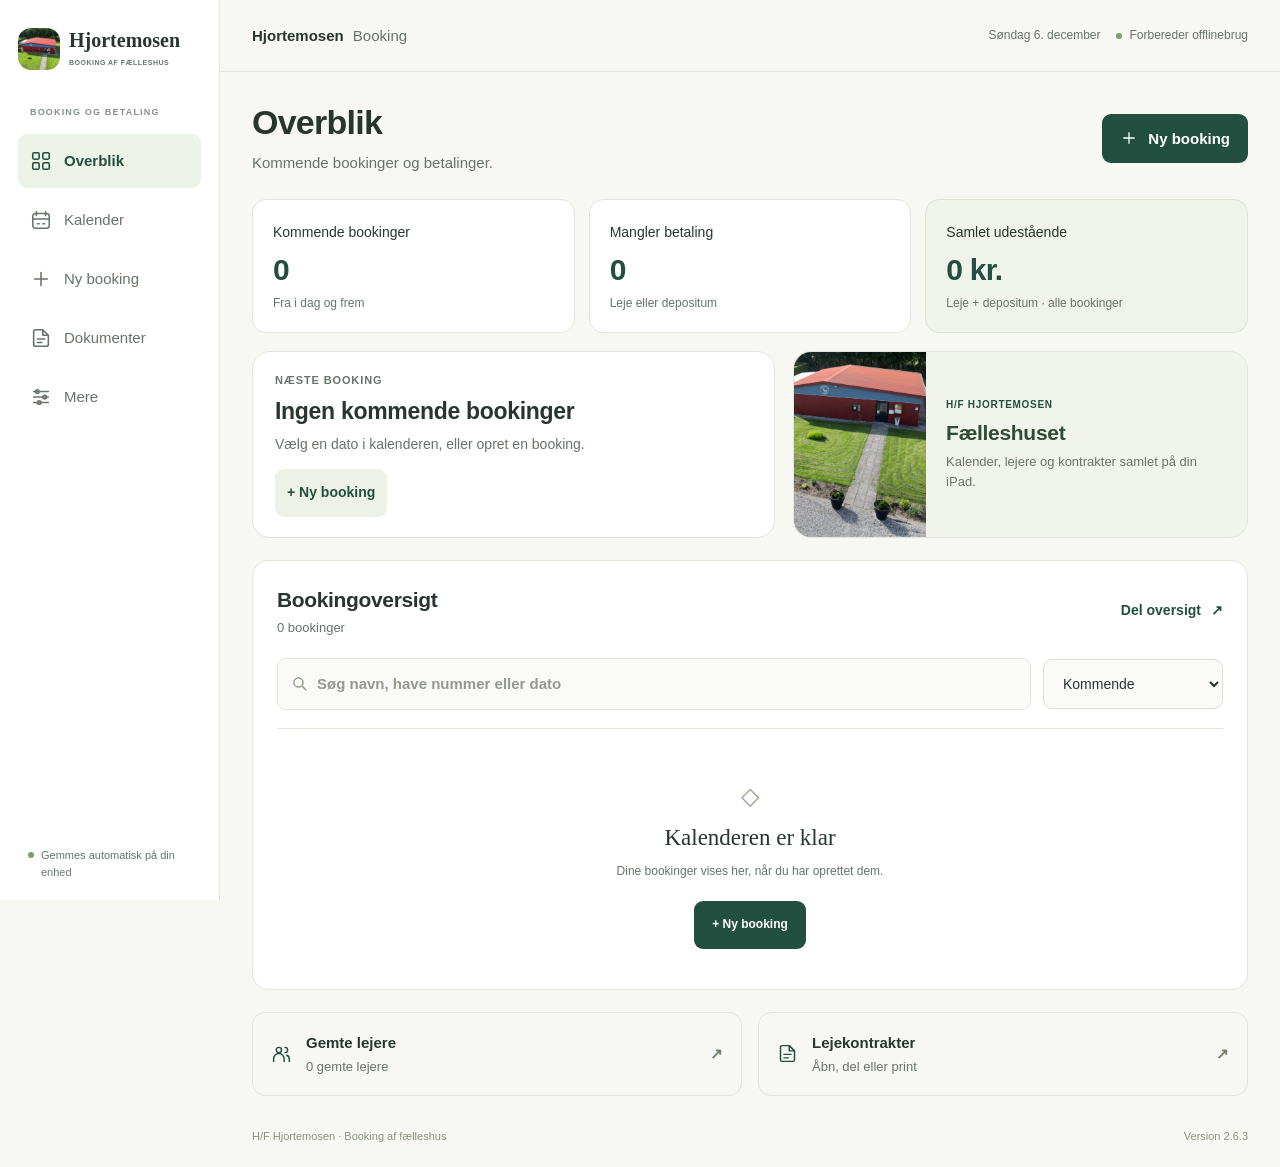
==== commit fa8df6f4: "Fix calendar PDF export on iPad and remove board rent note Web v2.6.3 creates a real offline month P" ====
--- a/index.html
+++ b/index.html
@@ -9,9 +9,9 @@
   <meta name="apple-mobile-web-app-status-bar-style" content="default">
   <meta name="apple-mobile-web-app-title" content="Hjortemosen">
   <link rel="manifest" href="./manifest.webmanifest">
-  <link rel="icon" href="./favicon.svg?v=2.6.2" type="image/svg+xml">
-  <link rel="apple-touch-icon" href="./apple-touch-icon.png?v=2.6.2">
-  <link rel="stylesheet" href="./styles.css?v=2.6.2">
+  <link rel="icon" href="./favicon.svg?v=2.6.3" type="image/svg+xml">
+  <link rel="apple-touch-icon" href="./apple-touch-icon.png?v=2.6.3">
+  <link rel="stylesheet" href="./styles.css?v=2.6.3">
   <title>Hjortemosen Booking</title>
 </head>
 <body>
@@ -29,7 +29,7 @@
 </defs></svg>
 <a class="skip-link" href="#main">Gå til indhold</a>
 <aside class="sidebar">
-  <a class="brand" href="./" aria-label="Hjortemosen Booking, forsiden"><span class="brand-mark"><img src="./icon-192.png?v=2.6.2" alt="" width="192" height="192"></span><span><strong>Hjortemosen</strong><small>BOOKING AF FÆLLESHUS</small></span></a>
+  <a class="brand" href="./" aria-label="Hjortemosen Booking, forsiden"><span class="brand-mark"><img src="./icon-192.png?v=2.6.3" alt="" width="192" height="192"></span><span><strong>Hjortemosen</strong><small>BOOKING AF FÆLLESHUS</small></span></a>
   <span class="nav-caption">BOOKING OG BETALING</span>
   <nav class="desktop-nav" aria-label="Hovedmenu">
     <button data-view="dashboard" class="active" aria-current="page"><svg><use href="#i-grid"/></svg>Overblik</button>
@@ -41,7 +41,7 @@
   <div class="sidebar-footer"><span class="status-dot"></span>Gemmes automatisk på din enhed</div>
 </aside>
 <div class="app-shell">
-<header class="app-header"><div class="header-brand"><span class="brand-mark small"><img src="./icon-192.png?v=2.6.2" alt="" width="192" height="192"></span><strong>Hjortemosen <span>Booking</span></strong></div><div class="header-meta"><span id="currentDate"></span><span class="connection"><i class="status-dot"></i><span id="connectionStatus" role="status">Forbereder offlinebrug</span></span></div><button id="installBtn" class="secondary hidden">Installer</button></header>
+<header class="app-header"><div class="header-brand"><span class="brand-mark small"><img src="./icon-192.png?v=2.6.3" alt="" width="192" height="192"></span><strong>Hjortemosen <span>Booking</span></strong></div><div class="header-meta"><span id="currentDate"></span><span class="connection"><i class="status-dot"></i><span id="connectionStatus" role="status">Forbereder offlinebrug</span></span></div><button id="installBtn" class="secondary hidden">Installer</button></header>
 <main id="main">
   <div id="storageError" class="warning hidden" role="alert"></div>
   <div id="updateBanner" class="update-banner hidden"><span>En ny version er klar. Din kladde gemmes før opdatering.</span><button class="primary" id="updateApp">Opdatér app</button></div>
@@ -49,20 +49,27 @@
     <div class="page-heading dashboard-heading"><div><h1 id="dashboardTitle">Overblik</h1><p>Kommende bookinger og betalinger.</p></div><button class="primary" data-new><svg><use href="#i-plus"/></svg>Ny booking</button></div>
     <div id="draftBanner" class="draft-banner hidden"><span>Du har en gemt bookingkladde.</span><button class="text-button" data-go="booking">Fortsæt kladden →</button></div>
     <div class="stats" id="stats" aria-label="Bookinger og manglende betaling"></div>
-    <div class="hero-grid dashboard-context"><div class="next-card" id="nextBooking"></div><div class="welcome-card"><img class="welcome-photo" src="./faelleshus.jpg?v=2.6.2" alt="Hjortemosens fælleshus med rødt tag og blå gavl, omgivet af grønne haver." width="1280" height="1059" fetchpriority="high"><div class="welcome-copy"><span class="eyebrow">H/F HJORTEMOSEN</span><h2>Fælleshuset</h2><p>Kalender, lejere og kontrakter samlet på din iPad.</p></div></div></div>
+    <div class="hero-grid dashboard-context"><div class="next-card" id="nextBooking"></div><div class="welcome-card"><img class="welcome-photo" src="./faelleshus.jpg?v=2.6.3" alt="Hjortemosens fælleshus med rødt tag og blå gavl, omgivet af grønne haver." width="1280" height="1059" fetchpriority="high"><div class="welcome-copy"><span class="eyebrow">H/F HJORTEMOSEN</span><h2>Fælleshuset</h2><p>Kalender, lejere og kontrakter samlet på din iPad.</p></div></div></div>
     <div class="card bookings-card"><div class="card-head"><div><h2>Bookingoversigt</h2><p id="bookingListCount" class="muted"></p></div><button class="text-button" id="shareOverview">Del oversigt <span aria-hidden="true">↗</span></button></div><div class="list-toolbar"><label class="search-field"><svg><use href="#i-search"/></svg><input id="bookingSearch" type="search" placeholder="Søg navn, have nummer eller dato" aria-label="Søg bookinger"></label><select id="bookingFilter" aria-label="Vis bookinger"><option value="upcoming">Kommende</option><option value="unpaid">Mangler betaling</option><option value="all">Alle bookinger</option></select></div><div id="upcomingList" class="list"></div></div>
     <div class="quick-links"><button data-go="renters"><svg><use href="#i-users"/></svg><span><strong>Gemte lejere</strong><small id="renterCount">0 gemte lejere</small></span><span aria-hidden="true">↗</span></button><button data-go="documents"><svg><use href="#i-file"/></svg><span><strong>Lejekontrakter</strong><small>Åbn, del eller print</small></span><span aria-hidden="true">↗</span></button></div>
   </section>
   <section id="calendar" class="view" aria-labelledby="calendarTitle">
-    <div class="page-heading-group"><button type="button" class="secondary back-button" data-back>← Tilbage</button><div class="page-heading"><div><h1 id="calendarTitle">Kalender</h1><p>Tryk på en ledig dato for at oprette en booking.</p></div><div class="calendar-actions"><button class="secondary" id="todayMonth">Denne måned</button><button class="primary" id="printCalendar">Udskriv / PDF</button></div></div></div>
-    <p id="calendarPrintHelp" class="small-note calendar-print-help">Udskriv den viste måned, eller gem den som PDF fra udskriftsmenuen. På iPad bruges udskriftsmenuen i Safari.</p><div class="card calendar-card"><div class="calendar-toolbar"><button id="prevMonth" class="icon-btn" aria-label="Forrige måned">‹</button><h2 id="monthLabel"></h2><button id="nextMonth" class="icon-btn" aria-label="Næste måned">›</button></div><div class="calendar-grid weekdays"><span>Man</span><span>Tir</span><span>Ons</span><span>Tor</span><span>Fre</span><span>Lør</span><span>Søn</span></div><div id="calendarGrid" class="calendar-grid"></div><div class="legend"><span><i class="dot booked"></i>Betalt eller gratis</span><span><i class="dot unpaid"></i>Mangler betaling</span><span><i class="dot free"></i>Ledig</span></div></div>
+    <div class="page-heading-group"><button type="button" class="secondary back-button" data-back>← Tilbage</button><div class="page-heading"><div><h1 id="calendarTitle">Kalender</h1><p>Tryk på en ledig dato for at oprette en booking.</p></div><div class="calendar-actions"><button class="secondary" id="todayMonth">Denne måned</button><button type="button" class="primary" id="printCalendar">Udskriv / PDF</button><button type="button" class="secondary" id="printCalendarDirect">Åbn udskriftsmenu</button></div></div></div>
+    <p id="calendarPrintHelp" class="small-note calendar-print-help"><strong>Udskriv / PDF</strong> laver en PDF af den viste måned. Vælg derefter <strong>Åbn PDF → Del → Udskriv</strong>, eller <strong>Del / Gem PDF → Gem i Filer</strong>. På computer eller i Safari kan du også vælge <strong>Åbn udskriftsmenu</strong>.</p>
+    <p id="calendarPdfStatus" class="small-note calendar-pdf-status" role="status" aria-live="polite"></p>
+    <p id="calendarPdfError" class="warning calendar-pdf-error hidden" role="alert"></p>
+    <div id="calendarPdfReady" class="calendar-pdf-ready hidden" aria-labelledby="calendarPdfName">
+      <strong id="calendarPdfName"></strong>
+      <div class="calendar-pdf-actions"><a id="openCalendarPdf" class="secondary button" target="_blank" rel="noopener">Åbn PDF ↗</a><a id="saveCalendarPdf" class="secondary button">Hent PDF</a><button type="button" id="shareCalendarPdf" class="primary">Del / Gem PDF</button></div>
+    </div>
+    <div class="card calendar-card"><div class="calendar-toolbar"><button id="prevMonth" class="icon-btn" aria-label="Forrige måned">‹</button><h2 id="monthLabel"></h2><button id="nextMonth" class="icon-btn" aria-label="Næste måned">›</button></div><div class="calendar-grid weekdays"><span>Man</span><span>Tir</span><span>Ons</span><span>Tor</span><span>Fre</span><span>Lør</span><span>Søn</span></div><div id="calendarGrid" class="calendar-grid"></div><div class="legend"><span><i class="dot booked"></i>Betalt eller gratis</span><span><i class="dot unpaid"></i>Mangler betaling</span><span><i class="dot free"></i>Ledig</span></div></div>
     <div class="card"><h2>Månedens bookinger</h2><div id="monthBookings"></div></div>
   </section>
   <section id="booking" class="view" aria-labelledby="bookingFormTitle">
     <div class="page-heading-group"><button type="button" class="secondary back-button" data-back>← Tilbage</button><div class="page-heading"><div><h1 id="bookingFormTitle">Ny booking</h1><p>Din kladde gemmes automatisk, mens du skriver.</p></div><button id="resetBooking" class="text-button">Ryd formular</button></div></div>
     <form id="bookingForm" class="booking-form"><input type="hidden" id="bookingId">
       <div class="card booking-details"><div class="form-heading"><span>01</span><h2>Dato og lejer</h2></div><div class="two-col"><label>Dato for lejemål <span class="required">*</span><input id="bookingDate" type="date" required></label><label>Vælg gemt lejer<select id="savedRenter"><option value="">Vælg en lejer</option></select></label></div><div class="two-col"><label>Navn <span class="required">*</span><input id="name" required autocomplete="name" placeholder="Lejerens fulde navn"></label><label>Have nummer<input id="houseNo" autocomplete="off" placeholder="Fx 24"></label></div><div class="two-col"><label>Telefonnummer<input id="phone" type="tel" autocomplete="tel" placeholder="Fx 12 34 56 78"></label><label>E-mail<input id="email" type="email" autocomplete="email" placeholder="navn@eksempel.dk"></label></div><label>Adresse<input id="address" autocomplete="street-address" placeholder="Vej, postnummer og by"></label><label class="check-row"><input id="saveRenter" type="checkbox" checked><span>Gem lejerens oplysninger til næste gang</span></label></div>
-      <div class="card booking-payment"><div class="form-heading"><span>02</span><h2>Leje og betaling</h2></div><fieldset><legend>Lejertype</legend><div class="segmented"><label><input type="radio" name="renterType" value="member" checked><span>Haveforeningsmedlem</span></label><label><input type="radio" name="renterType" value="friend"><span>Ven</span></label><label><input type="radio" name="renterType" value="board"><span>Bestyrelsesmedlem</span></label></div></fieldset><p id="legacyTypeNote" class="small-note hidden">Denne aftale har en tidligere lejertype. De gemte beløb bevares. Vælg en ny lejertype for at ændre den.</p><p id="boardPriceNote" class="small-note hidden" role="status">Bestyrelsesmedlemmer har gratis leje. Depositum: 500 kr.</p><div class="two-col"><label>Pris (kr.) <span class="required">*</span><input id="price" type="number" min="0" step="0.01" required inputmode="decimal"></label><label>Depositum (kr.)<input id="deposit" type="number" min="0" step="0.01" inputmode="decimal"></label></div><div class="payment-checks"><label id="rentPaidRow" class="check-row"><input id="paid" type="checkbox"><span><strong>Leje betalt</strong><small>Markér, når lejen er modtaget</small></span></label><label class="check-row"><input id="depositPaid" type="checkbox"><span><strong>Depositum betalt</strong><small>Markér, når depositum er modtaget</small></span></label></div></div>
+      <div class="card booking-payment"><div class="form-heading"><span>02</span><h2>Leje og betaling</h2></div><fieldset><legend>Lejertype</legend><div class="segmented"><label><input type="radio" name="renterType" value="member" checked><span>Haveforeningsmedlem</span></label><label><input type="radio" name="renterType" value="friend"><span>Ven</span></label><label><input type="radio" name="renterType" value="board"><span>Bestyrelsesmedlem</span></label></div></fieldset><p id="legacyTypeNote" class="small-note hidden">Denne aftale har en tidligere lejertype. De gemte beløb bevares. Vælg en ny lejertype for at ændre den.</p><p id="boardPriceNote" class="small-note hidden" role="status">Depositum: 500 kr.</p><div class="two-col"><label>Pris (kr.) <span class="required">*</span><input id="price" type="number" min="0" step="0.01" required inputmode="decimal"></label><label>Depositum (kr.)<input id="deposit" type="number" min="0" step="0.01" inputmode="decimal"></label></div><div class="payment-checks"><label id="rentPaidRow" class="check-row"><input id="paid" type="checkbox"><span><strong>Leje betalt</strong><small>Markér, når lejen er modtaget</small></span></label><label class="check-row"><input id="depositPaid" type="checkbox"><span><strong>Depositum betalt</strong><small>Markér, når depositum er modtaget</small></span></label></div></div>
       <div class="card booking-notes"><div class="form-heading"><span>03</span><h2>Bemærkninger</h2></div><label>Bemærkninger<textarea id="notes" rows="5" placeholder="Særlige aftaler, nøgleudlevering, oprydning eller andet, der er godt at huske …"></textarea></label></div>
       <div class="card booking-footer"><div id="bookingWarning" class="warning hidden" role="alert"></div><div id="autoSaveStatus" class="autosave-status" role="status">Kladde gemmes automatisk på denne enhed</div><div class="form-actions"><button type="button" id="saveDraft" class="secondary">Gem kladde</button><button type="submit" id="submitBooking" class="primary">Gem booking <svg><use href="#i-arrow"/></svg></button><button type="button" id="deleteBooking" class="danger hidden">Slet booking</button></div></div>
     </form>
@@ -70,8 +77,8 @@
   <section id="renters" class="view" aria-labelledby="rentersTitle"><div class="page-heading-group"><button type="button" class="secondary back-button" data-back>← Tilbage</button><div class="page-heading"><div><h1 id="rentersTitle">Gemte lejere</h1><p>Oplysninger og tidligere bookinger. Klar til næste gang.</p></div></div></div><label class="search-field renter-search"><svg><use href="#i-search"/></svg><input id="renterSearch" type="search" placeholder="Søg navn, have nummer eller telefon" aria-label="Søg lejere"></label><div id="renterList" class="renter-grid"></div></section>
   <section id="blacklist" class="view" aria-labelledby="blacklistTitle"><div class="page-heading-group"><button type="button" class="secondary back-button" data-back>← Tilbage</button><div class="page-heading"><div><h1 id="blacklistTitle">Blacklist</h1><p>Booking blokeres ved match på navn eller have nummer.</p></div><button id="addBlacklist" class="primary">+ Tilføj person</button></div></div><div class="card"><div class="card-head"><h2>Blokerede lejere</h2><span class="muted" id="blacklistCount"></span></div><div id="blacklistList"></div></div></section>
   <section id="documents" class="view" aria-labelledby="documentsTitle"><div class="page-heading-group"><button type="button" class="secondary back-button" data-back>← Tilbage</button><div class="page-heading"><div><h1 id="documentsTitle">Dokumenter</h1><p>Vælg en kontrakt, udfyld den og underskriv på iPad.</p></div></div></div><div class="document-grid">
-    <article class="card document-card"><span class="document-icon"><svg><use href="#i-file"/></svg>PDF</span><span class="eyebrow">HAVEFORENINGENS MEDLEMMER</span><h2>Lejekontrakt</h2><strong class="document-price">1.000 <small>kr.</small></strong><p class="muted">Kontrakten til udlejning af fælleshuset.</p><button type="button" class="primary fill-contract" data-fill-contract="member-pdf">Udfyld kontrakt</button><div class="doc-actions"><a class="primary button" href="./kontrakt-1000.pdf?v=2.6.2" target="_blank" rel="noopener">Åbn PDF ↗</a><a class="secondary button" href="./kontrakt-1000.pdf?v=2.6.2" download="Lejekontrakt-Hjortemosen-1000.pdf">Download</a><button class="secondary" data-share-doc="./kontrakt-1000.pdf?v=2.6.2">Del</button><button class="text-button" data-print="./kontrakt-1000.pdf?v=2.6.2">Print</button></div><a class="word-link" href="./kontrakt-1000.docx?v=2.6.2" download="Lejekontrakt-Hjortemosen-1000.docx">Download redigerbar Word-version ↗</a></article>
-    <article class="card document-card"><span class="document-icon"><svg><use href="#i-file"/></svg>PDF</span><span class="eyebrow">VENNER</span><h2>Lejekontrakt</h2><strong class="document-price">1.500 <small>kr.</small></strong><p class="muted">Kontrakten til udlejning af fælleshuset.</p><button type="button" class="primary fill-contract" data-fill-contract="friend-pdf">Udfyld kontrakt</button><div class="doc-actions"><a class="primary button" href="./kontrakt-1500.pdf?v=2.6.2" target="_blank" rel="noopener">Åbn PDF ↗</a><a class="secondary button" href="./kontrakt-1500.pdf?v=2.6.2" download="Lejekontrakt-Hjortemosen-1500.pdf">Download</a><button class="secondary" data-share-doc="./kontrakt-1500.pdf?v=2.6.2">Del</button><button class="text-button" data-print="./kontrakt-1500.pdf?v=2.6.2">Print</button></div></article>
+    <article class="card document-card"><span class="document-icon"><svg><use href="#i-file"/></svg>PDF</span><span class="eyebrow">HAVEFORENINGENS MEDLEMMER</span><h2>Lejekontrakt</h2><strong class="document-price">1.000 <small>kr.</small></strong><p class="muted">Kontrakten til udlejning af fælleshuset.</p><button type="button" class="primary fill-contract" data-fill-contract="member-pdf">Udfyld kontrakt</button><div class="doc-actions"><a class="primary button" href="./kontrakt-1000.pdf?v=2.6.3" target="_blank" rel="noopener">Åbn PDF ↗</a><a class="secondary button" href="./kontrakt-1000.pdf?v=2.6.3" download="Lejekontrakt-Hjortemosen-1000.pdf">Download</a><button class="secondary" data-share-doc="./kontrakt-1000.pdf?v=2.6.3">Del</button><button class="text-button" data-print="./kontrakt-1000.pdf?v=2.6.3">Print</button></div><a class="word-link" href="./kontrakt-1000.docx?v=2.6.3" download="Lejekontrakt-Hjortemosen-1000.docx">Download redigerbar Word-version ↗</a></article>
+    <article class="card document-card"><span class="document-icon"><svg><use href="#i-file"/></svg>PDF</span><span class="eyebrow">VENNER</span><h2>Lejekontrakt</h2><strong class="document-price">1.500 <small>kr.</small></strong><p class="muted">Kontrakten til udlejning af fælleshuset.</p><button type="button" class="primary fill-contract" data-fill-contract="friend-pdf">Udfyld kontrakt</button><div class="doc-actions"><a class="primary button" href="./kontrakt-1500.pdf?v=2.6.3" target="_blank" rel="noopener">Åbn PDF ↗</a><a class="secondary button" href="./kontrakt-1500.pdf?v=2.6.3" download="Lejekontrakt-Hjortemosen-1500.pdf">Download</a><button class="secondary" data-share-doc="./kontrakt-1500.pdf?v=2.6.3">Del</button><button class="text-button" data-print="./kontrakt-1500.pdf?v=2.6.3">Print</button></div></article>
   </div>
   <article class="card contract-editor">
     <span class="eyebrow">KLAR TIL AFTALEN</span><h2>Udfyld lejekontrakt</h2>
@@ -155,9 +162,9 @@
       <summary><span><strong>Standardpriser</strong><small>Priser og depositum til nye bookinger</small></span></summary>
       <div class="details-content"><p class="muted">Eksisterende aftaler beholder deres priser.</p><form id="settingsForm"><div class="settings-prices"><label>Haveforeningsmedlem (kr.)<input id="memberPrice" type="number" min="0" step="0.01" required inputmode="decimal"></label><label>Ven (kr.)<input id="friendPrice" type="number" min="0" step="0.01" required inputmode="decimal"></label><label>Bestyrelsesmedlem (kr.)<input id="boardPrice" type="number" value="0" readonly aria-describedby="boardSettingNote"></label><label>Standarddepositum (kr.)<input id="defaultDeposit" type="number" min="0" step="0.01" required inputmode="decimal"></label></div><p class="small-note" id="boardSettingNote">Bestyrelsesmedlemmer betaler 0 kr. i leje og altid 500 kr. i depositum.</p><p id="settingsAutoSaveStatus" class="small-note" role="status">Priser gemmes automatisk, når du forlader feltet. Ufærdige felter bevares som kladde.</p><button class="primary" type="submit">Gem standardpriser</button></form></div>
     </details>
-    <div class="card install-card"><div><h2>Brug appen fra hjemmeskærmen</h2><p class="muted">I Safari: Tryk på <strong>Del → Føj til hjemmeskærm</strong>. Vent på “Klar til offlinebrug”, før du bruger appen uden internet.</p></div><span class="brand-mark"><img src="./icon-192.png?v=2.6.2" alt="" width="192" height="192"></span></div>
+    <div class="card install-card"><div><h2>Brug appen fra hjemmeskærmen</h2><p class="muted">I Safari: Tryk på <strong>Del → Føj til hjemmeskærm</strong>. Vent på “Klar til offlinebrug”, før du bruger appen uden internet.</p></div><span class="brand-mark"><img src="./icon-192.png?v=2.6.3" alt="" width="192" height="192"></span></div>
   </section>
-  <footer class="app-footer"><span>H/F Hjortemosen · Booking af fælleshus</span><span>Version 2.6.2</span></footer>
+  <footer class="app-footer"><span>H/F Hjortemosen · Booking af fælleshus</span><span>Version 2.6.3</span></footer>
 </main>
 </div>
 <nav class="bottom-nav" aria-label="Appmenu"><button data-view="dashboard" class="active" aria-current="page"><svg><use href="#i-grid"/></svg><span>Overblik</span></button><button data-view="calendar"><svg><use href="#i-calendar"/></svg><span>Kalender</span></button><button data-view="booking" class="nav-booking"><svg><use href="#i-plus"/></svg><span>Ny booking</span></button><button data-view="documents"><svg><use href="#i-file"/></svg><span>Dokumenter</span></button><button data-view="settings"><svg><use href="#i-settings"/></svg><span>Mere</span></button></nav>
@@ -166,7 +173,7 @@
 <dialog id="restoreDialog" aria-labelledby="restoreTitle"><span class="eyebrow">LOKAL BACKUP</span><h2 id="restoreTitle">Gendan sikkerhedskopi</h2><p id="restoreSummary"></p><p>Gendannelse erstatter dine nuværende data, kladder og underskrift med den valgte kopi. Din nuværende version gemmes i backuphistorikken, hvis lageret er tilgængeligt.</p><p id="restoreError" class="warning hidden" role="alert"></p><div class="actions"><button type="button" id="cancelRestore" class="secondary">Annuller</button><button type="button" id="confirmRestore" class="primary">Gendan denne backup</button></div></dialog>
 <div id="toast" class="toast" role="status" aria-live="polite"></div>
 <section id="calendarPrint" aria-label="Kalender til udskrivning"></section>
-<script src="./data.js?v=2.6.2"></script><script src="./backup.js?v=2.6.2"></script><script src="./native-bridge.js?v=2.6.2"></script><script src="./app.js?v=2.6.2"></script>
-<script src="./contract-libs.js?v=2.6.2"></script><script src="./contracts.js?v=2.6.2"></script><script src="./signature-pad.js?v=2.6.2"></script><script src="./contract-ui.js?v=2.6.2"></script>
+<script src="./data.js?v=2.6.3"></script><script src="./backup.js?v=2.6.3"></script><script src="./native-bridge.js?v=2.6.3"></script><script src="./app.js?v=2.6.3"></script>
+<script src="./contract-libs.js?v=2.6.3"></script><script src="./calendar-pdf.js?v=2.6.3"></script><script src="./contracts.js?v=2.6.3"></script><script src="./signature-pad.js?v=2.6.3"></script><script src="./contract-ui.js?v=2.6.3"></script>
 </body>
 </html>
--- a/styles.css
+++ b/styles.css
@@ -170,15 +170,25 @@
 }
 
 /* Calendar printing and the free board-member category. */
-.calendar-actions{display:flex;flex-wrap:wrap;gap:10px;justify-content:flex-end}
+.calendar-actions{display:flex;flex-wrap:wrap;gap:10px;justify-content:flex-end;max-width:100%}
 .calendar-actions button{min-height:48px;white-space:nowrap}
 .calendar-print-help{margin:-10px 0 20px}
+.calendar-pdf-status{margin:0 0 16px;line-height:1.65}
+.calendar-pdf-status:empty{margin:0}
+.calendar-pdf-error{margin:0 0 20px;line-height:1.6}
+.calendar-pdf-ready{display:flex;align-items:center;flex-wrap:wrap;gap:16px;margin:0 0 20px;padding:20px;background:#eef5ed;border:1px solid #d4e3d0;border-radius:16px}
+.calendar-pdf-ready>strong{flex:1 1 240px;min-width:0;font-size:15px;line-height:1.6;overflow-wrap:anywhere}
+.calendar-pdf-actions{display:flex;flex-wrap:wrap;gap:10px;max-width:100%}
+.calendar-pdf-actions>*{min-height:48px;font-size:14px;white-space:normal;text-align:center;line-height:1.5}
 .segmented{grid-template-columns:2fr 1fr 1.9fr}
 input[readonly]{background:#f1f4ed;color:var(--green)}
 #calendarPrint{display:none}
 @media(max-width:700px){
   #calendar .page-heading{flex-wrap:wrap}
   .calendar-actions{justify-content:flex-start}
+  .calendar-pdf-ready{padding:16px}
+  .calendar-pdf-actions{width:100%}
+  .calendar-pdf-actions>*{flex:1 1 140px}
 }
 @media(max-width:480px){.segmented{grid-template-columns:1fr}}
 @page{size:A4 landscape;margin:10mm}
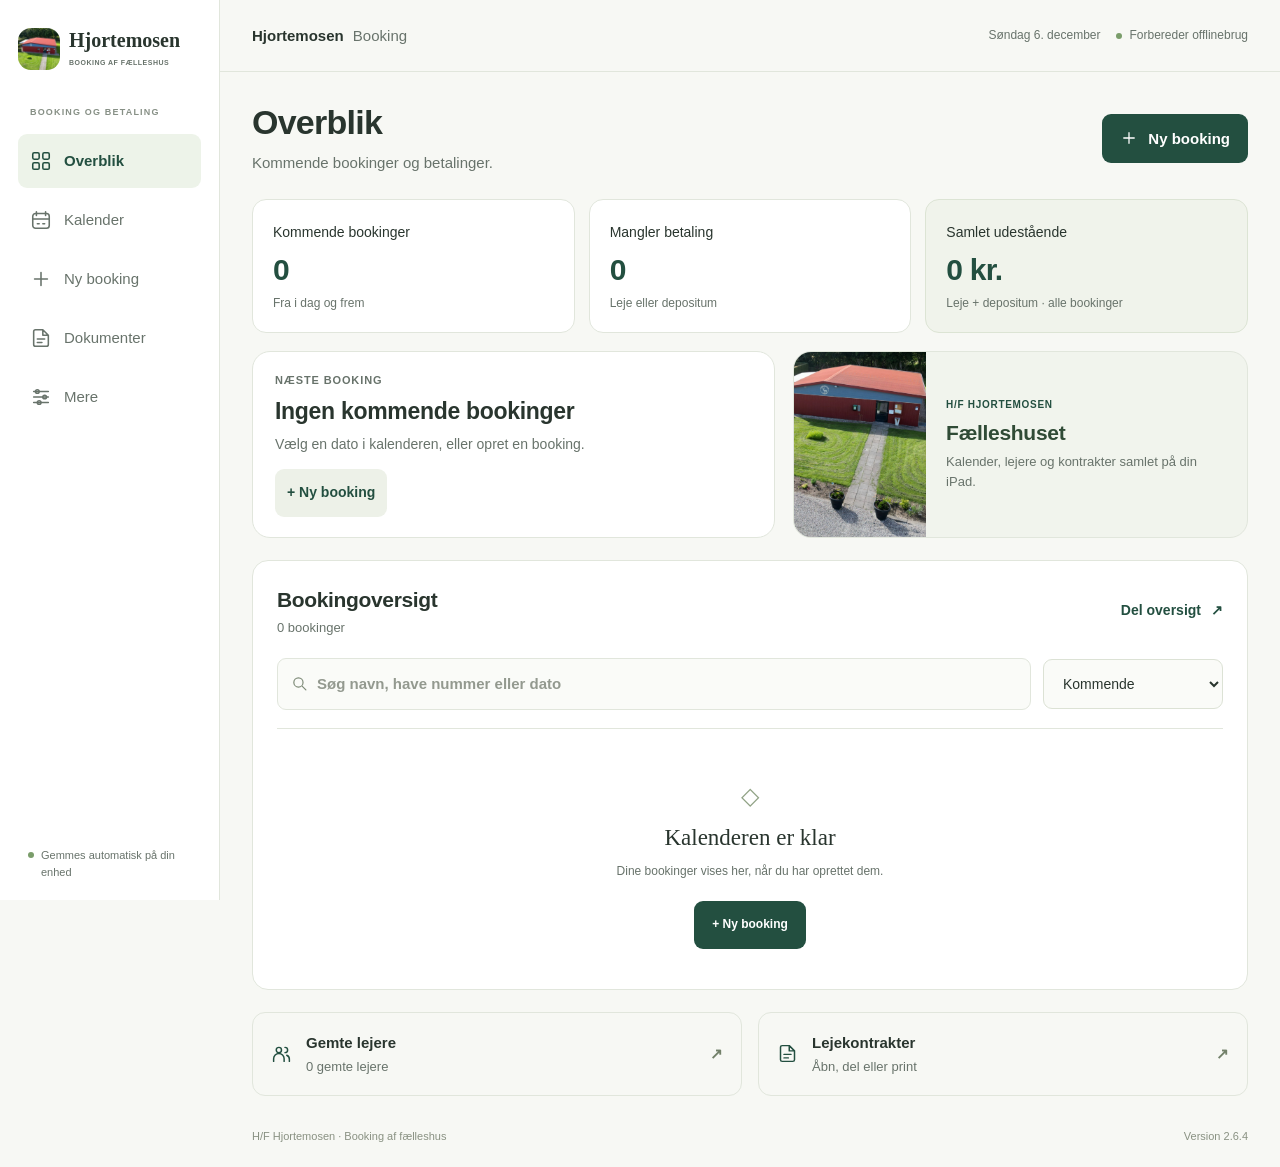
==== commit 1df3bb77: "Tilføj manuel Gmail-afsendelse og genvej til indbakken · v2.6.4 Send via Gmail deler den faktisk udf" ====
--- a/index.html
+++ b/index.html
@@ -9,9 +9,9 @@
   <meta name="apple-mobile-web-app-status-bar-style" content="default">
   <meta name="apple-mobile-web-app-title" content="Hjortemosen">
   <link rel="manifest" href="./manifest.webmanifest">
-  <link rel="icon" href="./favicon.svg?v=2.6.3" type="image/svg+xml">
-  <link rel="apple-touch-icon" href="./apple-touch-icon.png?v=2.6.3">
-  <link rel="stylesheet" href="./styles.css?v=2.6.3">
+  <link rel="icon" href="./favicon.svg?v=2.6.4" type="image/svg+xml">
+  <link rel="apple-touch-icon" href="./apple-touch-icon.png?v=2.6.4">
+  <link rel="stylesheet" href="./styles.css?v=2.6.4">
   <title>Hjortemosen Booking</title>
 </head>
 <body>
@@ -29,7 +29,7 @@
 </defs></svg>
 <a class="skip-link" href="#main">Gå til indhold</a>
 <aside class="sidebar">
-  <a class="brand" href="./" aria-label="Hjortemosen Booking, forsiden"><span class="brand-mark"><img src="./icon-192.png?v=2.6.3" alt="" width="192" height="192"></span><span><strong>Hjortemosen</strong><small>BOOKING AF FÆLLESHUS</small></span></a>
+  <a class="brand" href="./" aria-label="Hjortemosen Booking, forsiden"><span class="brand-mark"><img src="./icon-192.png?v=2.6.4" alt="" width="192" height="192"></span><span><strong>Hjortemosen</strong><small>BOOKING AF FÆLLESHUS</small></span></a>
   <span class="nav-caption">BOOKING OG BETALING</span>
   <nav class="desktop-nav" aria-label="Hovedmenu">
     <button data-view="dashboard" class="active" aria-current="page"><svg><use href="#i-grid"/></svg>Overblik</button>
@@ -41,7 +41,7 @@
   <div class="sidebar-footer"><span class="status-dot"></span>Gemmes automatisk på din enhed</div>
 </aside>
 <div class="app-shell">
-<header class="app-header"><div class="header-brand"><span class="brand-mark small"><img src="./icon-192.png?v=2.6.3" alt="" width="192" height="192"></span><strong>Hjortemosen <span>Booking</span></strong></div><div class="header-meta"><span id="currentDate"></span><span class="connection"><i class="status-dot"></i><span id="connectionStatus" role="status">Forbereder offlinebrug</span></span></div><button id="installBtn" class="secondary hidden">Installer</button></header>
+<header class="app-header"><div class="header-brand"><span class="brand-mark small"><img src="./icon-192.png?v=2.6.4" alt="" width="192" height="192"></span><strong>Hjortemosen <span>Booking</span></strong></div><div class="header-meta"><span id="currentDate"></span><span class="connection"><i class="status-dot"></i><span id="connectionStatus" role="status">Forbereder offlinebrug</span></span></div><button id="installBtn" class="secondary hidden">Installer</button></header>
 <main id="main">
   <div id="storageError" class="warning hidden" role="alert"></div>
   <div id="updateBanner" class="update-banner hidden"><span>En ny version er klar. Din kladde gemmes før opdatering.</span><button class="primary" id="updateApp">Opdatér app</button></div>
@@ -49,7 +49,7 @@
     <div class="page-heading dashboard-heading"><div><h1 id="dashboardTitle">Overblik</h1><p>Kommende bookinger og betalinger.</p></div><button class="primary" data-new><svg><use href="#i-plus"/></svg>Ny booking</button></div>
     <div id="draftBanner" class="draft-banner hidden"><span>Du har en gemt bookingkladde.</span><button class="text-button" data-go="booking">Fortsæt kladden →</button></div>
     <div class="stats" id="stats" aria-label="Bookinger og manglende betaling"></div>
-    <div class="hero-grid dashboard-context"><div class="next-card" id="nextBooking"></div><div class="welcome-card"><img class="welcome-photo" src="./faelleshus.jpg?v=2.6.3" alt="Hjortemosens fælleshus med rødt tag og blå gavl, omgivet af grønne haver." width="1280" height="1059" fetchpriority="high"><div class="welcome-copy"><span class="eyebrow">H/F HJORTEMOSEN</span><h2>Fælleshuset</h2><p>Kalender, lejere og kontrakter samlet på din iPad.</p></div></div></div>
+    <div class="hero-grid dashboard-context"><div class="next-card" id="nextBooking"></div><div class="welcome-card"><img class="welcome-photo" src="./faelleshus.jpg?v=2.6.4" alt="Hjortemosens fælleshus med rødt tag og blå gavl, omgivet af grønne haver." width="1280" height="1059" fetchpriority="high"><div class="welcome-copy"><span class="eyebrow">H/F HJORTEMOSEN</span><h2>Fælleshuset</h2><p>Kalender, lejere og kontrakter samlet på din iPad.</p></div></div></div>
     <div class="card bookings-card"><div class="card-head"><div><h2>Bookingoversigt</h2><p id="bookingListCount" class="muted"></p></div><button class="text-button" id="shareOverview">Del oversigt <span aria-hidden="true">↗</span></button></div><div class="list-toolbar"><label class="search-field"><svg><use href="#i-search"/></svg><input id="bookingSearch" type="search" placeholder="Søg navn, have nummer eller dato" aria-label="Søg bookinger"></label><select id="bookingFilter" aria-label="Vis bookinger"><option value="upcoming">Kommende</option><option value="unpaid">Mangler betaling</option><option value="all">Alle bookinger</option></select></div><div id="upcomingList" class="list"></div></div>
     <div class="quick-links"><button data-go="renters"><svg><use href="#i-users"/></svg><span><strong>Gemte lejere</strong><small id="renterCount">0 gemte lejere</small></span><span aria-hidden="true">↗</span></button><button data-go="documents"><svg><use href="#i-file"/></svg><span><strong>Lejekontrakter</strong><small>Åbn, del eller print</small></span><span aria-hidden="true">↗</span></button></div>
   </section>
@@ -76,9 +76,13 @@
   </section>
   <section id="renters" class="view" aria-labelledby="rentersTitle"><div class="page-heading-group"><button type="button" class="secondary back-button" data-back>← Tilbage</button><div class="page-heading"><div><h1 id="rentersTitle">Gemte lejere</h1><p>Oplysninger og tidligere bookinger. Klar til næste gang.</p></div></div></div><label class="search-field renter-search"><svg><use href="#i-search"/></svg><input id="renterSearch" type="search" placeholder="Søg navn, have nummer eller telefon" aria-label="Søg lejere"></label><div id="renterList" class="renter-grid"></div></section>
   <section id="blacklist" class="view" aria-labelledby="blacklistTitle"><div class="page-heading-group"><button type="button" class="secondary back-button" data-back>← Tilbage</button><div class="page-heading"><div><h1 id="blacklistTitle">Blacklist</h1><p>Booking blokeres ved match på navn eller have nummer.</p></div><button id="addBlacklist" class="primary">+ Tilføj person</button></div></div><div class="card"><div class="card-head"><h2>Blokerede lejere</h2><span class="muted" id="blacklistCount"></span></div><div id="blacklistList"></div></div></section>
-  <section id="documents" class="view" aria-labelledby="documentsTitle"><div class="page-heading-group"><button type="button" class="secondary back-button" data-back>← Tilbage</button><div class="page-heading"><div><h1 id="documentsTitle">Dokumenter</h1><p>Vælg en kontrakt, udfyld den og underskriv på iPad.</p></div></div></div><div class="document-grid">
-    <article class="card document-card"><span class="document-icon"><svg><use href="#i-file"/></svg>PDF</span><span class="eyebrow">HAVEFORENINGENS MEDLEMMER</span><h2>Lejekontrakt</h2><strong class="document-price">1.000 <small>kr.</small></strong><p class="muted">Kontrakten til udlejning af fælleshuset.</p><button type="button" class="primary fill-contract" data-fill-contract="member-pdf">Udfyld kontrakt</button><div class="doc-actions"><a class="primary button" href="./kontrakt-1000.pdf?v=2.6.3" target="_blank" rel="noopener">Åbn PDF ↗</a><a class="secondary button" href="./kontrakt-1000.pdf?v=2.6.3" download="Lejekontrakt-Hjortemosen-1000.pdf">Download</a><button class="secondary" data-share-doc="./kontrakt-1000.pdf?v=2.6.3">Del</button><button class="text-button" data-print="./kontrakt-1000.pdf?v=2.6.3">Print</button></div><a class="word-link" href="./kontrakt-1000.docx?v=2.6.3" download="Lejekontrakt-Hjortemosen-1000.docx">Download redigerbar Word-version ↗</a></article>
-    <article class="card document-card"><span class="document-icon"><svg><use href="#i-file"/></svg>PDF</span><span class="eyebrow">VENNER</span><h2>Lejekontrakt</h2><strong class="document-price">1.500 <small>kr.</small></strong><p class="muted">Kontrakten til udlejning af fælleshuset.</p><button type="button" class="primary fill-contract" data-fill-contract="friend-pdf">Udfyld kontrakt</button><div class="doc-actions"><a class="primary button" href="./kontrakt-1500.pdf?v=2.6.3" target="_blank" rel="noopener">Åbn PDF ↗</a><a class="secondary button" href="./kontrakt-1500.pdf?v=2.6.3" download="Lejekontrakt-Hjortemosen-1500.pdf">Download</a><button class="secondary" data-share-doc="./kontrakt-1500.pdf?v=2.6.3">Del</button><button class="text-button" data-print="./kontrakt-1500.pdf?v=2.6.3">Print</button></div></article>
+  <section id="documents" class="view" aria-labelledby="documentsTitle"><div class="page-heading-group"><button type="button" class="secondary back-button" data-back>← Tilbage</button><div class="page-heading"><div><h1 id="documentsTitle">Dokumenter</h1><p>Vælg en kontrakt, udfyld den og underskriv på iPad.</p></div></div></div><article class="card gmail-card" aria-labelledby="gmailTitle">
+    <h2 id="gmailTitle">Gmail</h2><p class="muted">Læs indgående post og svar i Gmail på iPad. Genvejene åbner Gmail i browseren. Kontrollér din Googlekonto via profilbilledet, og vælg Indbakke eller Sendt.</p>
+    <div class="doc-actions"><a id="gmailInbox" class="primary button" href="https://mail.google.com/" target="_blank" rel="noopener">Åbn Gmail-indbakke ↗</a><a id="gmailSent" class="secondary button" href="https://mail.google.com/" target="_blank" rel="noopener">Åbn Gmail · vælg Sendt ↗</a></div>
+    <p class="small-note">Du kan også åbne Gmail-appen fra hjemmeskærmen. Send en kontrakt med <strong>Send via Gmail</strong>, når den udfyldte fil er klar nedenfor. Bookingappen viser ikke selve din post.</p>
+  </article><div class="document-grid">
+    <article class="card document-card"><span class="document-icon"><svg><use href="#i-file"/></svg>PDF</span><span class="eyebrow">HAVEFORENINGENS MEDLEMMER</span><h2>Lejekontrakt</h2><strong class="document-price">1.000 <small>kr.</small></strong><p class="muted">Kontrakten til udlejning af fælleshuset.</p><button type="button" class="primary fill-contract" data-fill-contract="member-pdf">Udfyld kontrakt</button><div class="doc-actions"><a class="primary button" href="./kontrakt-1000.pdf?v=2.6.4" target="_blank" rel="noopener">Åbn PDF ↗</a><a class="secondary button" href="./kontrakt-1000.pdf?v=2.6.4" download="Lejekontrakt-Hjortemosen-1000.pdf">Download</a><button class="secondary" data-share-doc="./kontrakt-1000.pdf?v=2.6.4">Del</button><button class="text-button" data-print="./kontrakt-1000.pdf?v=2.6.4">Print</button></div><a class="word-link" href="./kontrakt-1000.docx?v=2.6.4" download="Lejekontrakt-Hjortemosen-1000.docx">Download redigerbar Word-version ↗</a></article>
+    <article class="card document-card"><span class="document-icon"><svg><use href="#i-file"/></svg>PDF</span><span class="eyebrow">VENNER</span><h2>Lejekontrakt</h2><strong class="document-price">1.500 <small>kr.</small></strong><p class="muted">Kontrakten til udlejning af fælleshuset.</p><button type="button" class="primary fill-contract" data-fill-contract="friend-pdf">Udfyld kontrakt</button><div class="doc-actions"><a class="primary button" href="./kontrakt-1500.pdf?v=2.6.4" target="_blank" rel="noopener">Åbn PDF ↗</a><a class="secondary button" href="./kontrakt-1500.pdf?v=2.6.4" download="Lejekontrakt-Hjortemosen-1500.pdf">Download</a><button class="secondary" data-share-doc="./kontrakt-1500.pdf?v=2.6.4">Del</button><button class="text-button" data-print="./kontrakt-1500.pdf?v=2.6.4">Print</button></div></article>
   </div>
   <article class="card contract-editor">
     <span class="eyebrow">KLAR TIL AFTALEN</span><h2>Udfyld lejekontrakt</h2>
@@ -113,15 +117,15 @@
     </form>
     <div id="contractReady" class="contract-ready hidden">
       <strong id="filledContractName"></strong>
-      <div class="doc-actions"><button type="button" class="primary" id="sendContractEmail">Send via Outlook/Mail</button><a id="openFilledContract" class="secondary button" target="_blank" rel="noopener">Se udfyldt PDF ↗</a><button class="secondary" id="saveFilledContract">Gem fil</button><button class="secondary" id="shareFilledContract">Del via Beskeder m.m.</button></div>
-      <p class="contract-email-help">Vælg <strong>Outlook</strong> eller <strong>Mail</strong> i delingen, og indsæt modtagerens e-mailadresse. Vælg din <strong>Hotmailkonto i Fra</strong>, kontrollér, at kontraktfilen er vedhæftet, og tryk selv på <strong>Send</strong>.</p>
-      <p class="small-note">Hotmailkontoen skal være tilføjet i Outlook eller Mail. Hvis mailappen ikke vises i delingen, brug <strong>Gem fil</strong> og vedhæft kontrakten manuelt.</p>
-      <div class="doc-actions"><button class="secondary" data-copy-recipient="email">Kopiér e-mailadresse</button><button class="secondary" data-copy-recipient="phone">Kopiér telefonnummer</button><a class="contract-sent-link" href="https://outlook.live.com/mail/0/sentitems" target="_blank" rel="noopener">Åbn Sendt post i Hotmail ↗</a></div>
-      <p class="small-note">Kontrollér bagefter <strong>Sendt post i den samme Hotmailkonto</strong>. En besked i <strong>Udbakke</strong> er endnu ikke sendt. Appen kan ikke kontrollere afsendelsen.</p>
+      <div class="doc-actions"><button type="button" class="primary" id="sendContractEmail">Send via Gmail</button><a id="openFilledContract" class="secondary button" target="_blank" rel="noopener">Se udfyldt PDF ↗</a><button class="secondary" id="saveFilledContract">Gem fil</button><button class="secondary" id="shareFilledContract">Del via Beskeder m.m.</button></div>
+      <p class="contract-email-help">Vælg <strong>Gmail</strong> i delingsmenuen, og indsæt modtagerens e-mailadresse. Vælg den rigtige <strong>Googlekonto i Fra</strong>, kontrollér, at kontraktfilen er vedhæftet, og tryk selv på <strong>Send</strong>.</p>
+      <p class="small-note">Installér Gmail på iPad, og log ind på din konto. Hvis Gmail ikke vises i delingen, vælg <strong>Mere</strong> i delingsmenuen eller brug <strong>Gem fil</strong> og vedhæft kontrakten i Gmail fra <strong>Filer</strong>. Du kan også vælge Outlook eller Mail.</p>
+      <div class="doc-actions"><button class="secondary" data-copy-recipient="email">Kopiér e-mailadresse</button><button class="secondary" data-copy-recipient="phone">Kopiér telefonnummer</button><a class="contract-sent-link" href="https://mail.google.com/" target="_blank" rel="noopener">Åbn Gmail · vælg Sendt ↗</a></div>
+      <p class="small-note">Kontrollér bagefter <strong>Sendt i den samme Googlekonto</strong>. Gmail-genvejen åbner i browseren; kontrollér kontoen via profilbilledet, og vælg Sendt. En besked i <strong>Udbakke</strong> er endnu ikke sendt. Appen kan ikke kontrollere afsendelsen.</p>
       <div id="contractEmailFallback" class="contract-email-fallback hidden" aria-labelledby="contractEmailFallbackTitle">
         <strong id="contractEmailFallbackTitle">Vedhæft kontrakten manuelt</strong>
-        <p>Gem kontraktfilen med <strong>Gem fil</strong>. Åbn e-mailkladden, og vedhæft den gemte fil fra <strong>Filer</strong> eller <strong>Downloads</strong>. Kladden indeholder ingen vedhæftning.</p>
-        <a id="contractEmailDraft" class="secondary button" href="#">Åbn e-mailkladde · vedhæft filen</a>
+        <p>Gem kontraktfilen med <strong>Gem fil</strong>, og vedhæft den i Gmail fra <strong>Filer</strong> eller <strong>Downloads</strong>. Genvejen nedenfor åbner iPadens standard-mailapp; vælg Gmail som standard-mailapp, eller åbn Gmail selv. E-mailkladden indeholder ingen vedhæftning.</p>
+        <a id="contractEmailDraft" class="secondary button" href="#">Åbn kladde i standard-mailapp · vedhæft filen</a>
       </div>
     </div>
   </article>
@@ -162,9 +166,9 @@
       <summary><span><strong>Standardpriser</strong><small>Priser og depositum til nye bookinger</small></span></summary>
       <div class="details-content"><p class="muted">Eksisterende aftaler beholder deres priser.</p><form id="settingsForm"><div class="settings-prices"><label>Haveforeningsmedlem (kr.)<input id="memberPrice" type="number" min="0" step="0.01" required inputmode="decimal"></label><label>Ven (kr.)<input id="friendPrice" type="number" min="0" step="0.01" required inputmode="decimal"></label><label>Bestyrelsesmedlem (kr.)<input id="boardPrice" type="number" value="0" readonly aria-describedby="boardSettingNote"></label><label>Standarddepositum (kr.)<input id="defaultDeposit" type="number" min="0" step="0.01" required inputmode="decimal"></label></div><p class="small-note" id="boardSettingNote">Bestyrelsesmedlemmer betaler 0 kr. i leje og altid 500 kr. i depositum.</p><p id="settingsAutoSaveStatus" class="small-note" role="status">Priser gemmes automatisk, når du forlader feltet. Ufærdige felter bevares som kladde.</p><button class="primary" type="submit">Gem standardpriser</button></form></div>
     </details>
-    <div class="card install-card"><div><h2>Brug appen fra hjemmeskærmen</h2><p class="muted">I Safari: Tryk på <strong>Del → Føj til hjemmeskærm</strong>. Vent på “Klar til offlinebrug”, før du bruger appen uden internet.</p></div><span class="brand-mark"><img src="./icon-192.png?v=2.6.3" alt="" width="192" height="192"></span></div>
+    <div class="card install-card"><div><h2>Brug appen fra hjemmeskærmen</h2><p class="muted">I Safari: Tryk på <strong>Del → Føj til hjemmeskærm</strong>. Vent på “Klar til offlinebrug”, før du bruger appen uden internet.</p></div><span class="brand-mark"><img src="./icon-192.png?v=2.6.4" alt="" width="192" height="192"></span></div>
   </section>
-  <footer class="app-footer"><span>H/F Hjortemosen · Booking af fælleshus</span><span>Version 2.6.3</span></footer>
+  <footer class="app-footer"><span>H/F Hjortemosen · Booking af fælleshus</span><span>Version 2.6.4</span></footer>
 </main>
 </div>
 <nav class="bottom-nav" aria-label="Appmenu"><button data-view="dashboard" class="active" aria-current="page"><svg><use href="#i-grid"/></svg><span>Overblik</span></button><button data-view="calendar"><svg><use href="#i-calendar"/></svg><span>Kalender</span></button><button data-view="booking" class="nav-booking"><svg><use href="#i-plus"/></svg><span>Ny booking</span></button><button data-view="documents"><svg><use href="#i-file"/></svg><span>Dokumenter</span></button><button data-view="settings"><svg><use href="#i-settings"/></svg><span>Mere</span></button></nav>
@@ -173,7 +177,7 @@
 <dialog id="restoreDialog" aria-labelledby="restoreTitle"><span class="eyebrow">LOKAL BACKUP</span><h2 id="restoreTitle">Gendan sikkerhedskopi</h2><p id="restoreSummary"></p><p>Gendannelse erstatter dine nuværende data, kladder og underskrift med den valgte kopi. Din nuværende version gemmes i backuphistorikken, hvis lageret er tilgængeligt.</p><p id="restoreError" class="warning hidden" role="alert"></p><div class="actions"><button type="button" id="cancelRestore" class="secondary">Annuller</button><button type="button" id="confirmRestore" class="primary">Gendan denne backup</button></div></dialog>
 <div id="toast" class="toast" role="status" aria-live="polite"></div>
 <section id="calendarPrint" aria-label="Kalender til udskrivning"></section>
-<script src="./data.js?v=2.6.3"></script><script src="./backup.js?v=2.6.3"></script><script src="./native-bridge.js?v=2.6.3"></script><script src="./app.js?v=2.6.3"></script>
-<script src="./contract-libs.js?v=2.6.3"></script><script src="./calendar-pdf.js?v=2.6.3"></script><script src="./contracts.js?v=2.6.3"></script><script src="./signature-pad.js?v=2.6.3"></script><script src="./contract-ui.js?v=2.6.3"></script>
+<script src="./data.js?v=2.6.4"></script><script src="./backup.js?v=2.6.4"></script><script src="./native-bridge.js?v=2.6.4"></script><script src="./app.js?v=2.6.4"></script>
+<script src="./contract-libs.js?v=2.6.4"></script><script src="./calendar-pdf.js?v=2.6.4"></script><script src="./contracts.js?v=2.6.4"></script><script src="./signature-pad.js?v=2.6.4"></script><script src="./contract-ui.js?v=2.6.4"></script>
 </body>
 </html>
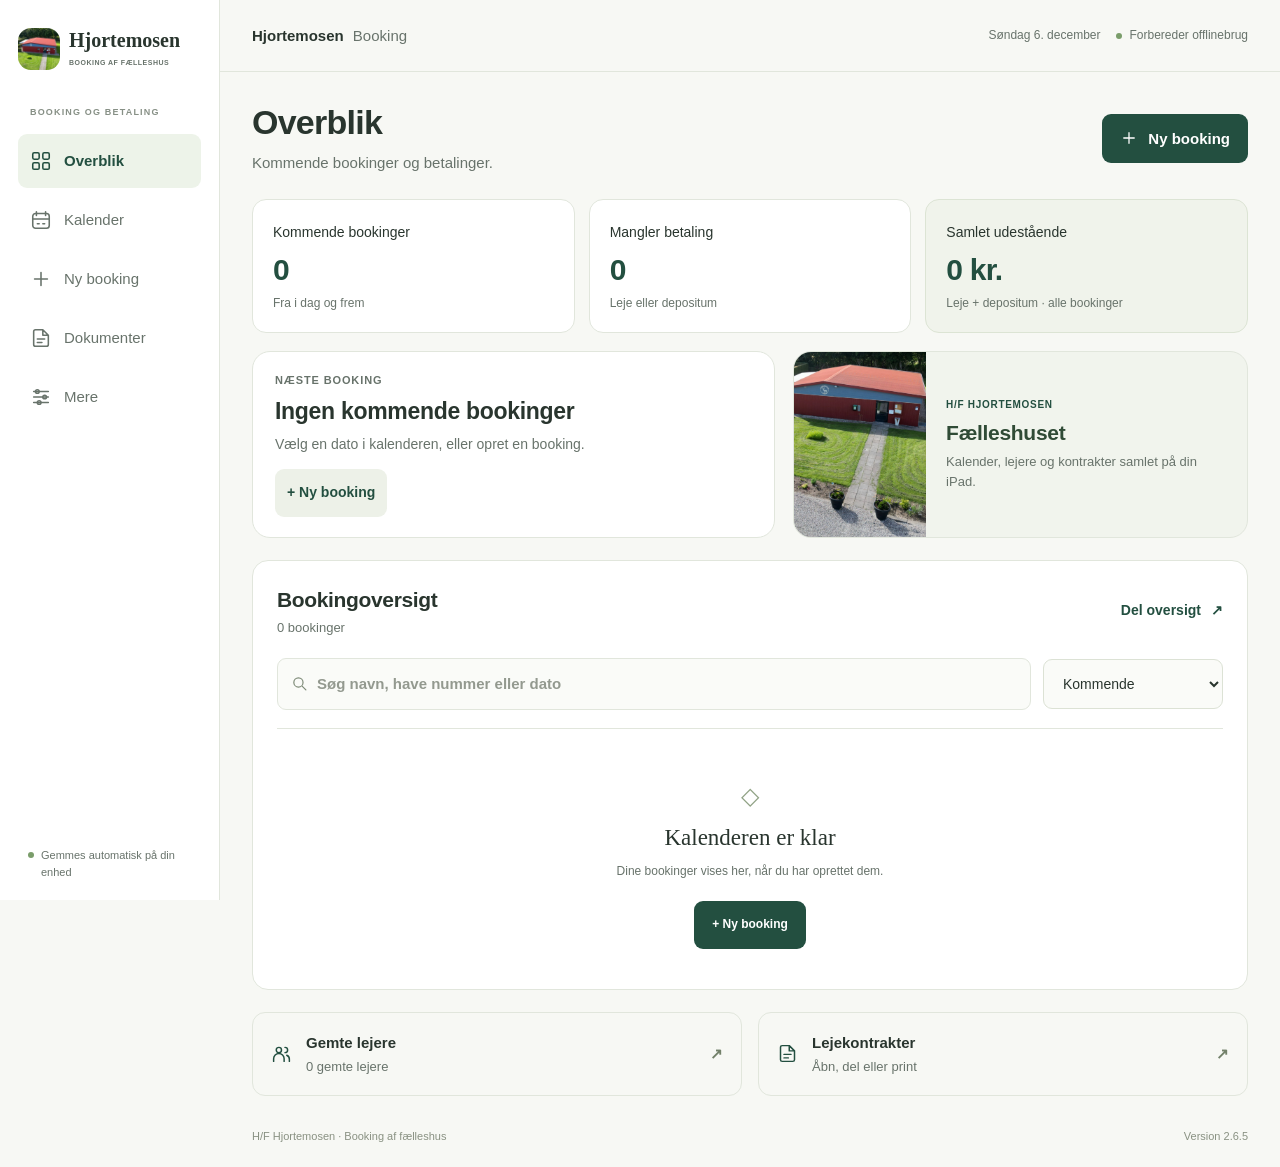
==== commit c50042ee: "Tilføj SMS-genvej til Beskeder · v2.6.5 Åbn SMS/Beskeder bruger det aktuelle, validerede telefonnumm" ====
--- a/index.html
+++ b/index.html
@@ -9,9 +9,9 @@
   <meta name="apple-mobile-web-app-status-bar-style" content="default">
   <meta name="apple-mobile-web-app-title" content="Hjortemosen">
   <link rel="manifest" href="./manifest.webmanifest">
-  <link rel="icon" href="./favicon.svg?v=2.6.4" type="image/svg+xml">
-  <link rel="apple-touch-icon" href="./apple-touch-icon.png?v=2.6.4">
-  <link rel="stylesheet" href="./styles.css?v=2.6.4">
+  <link rel="icon" href="./favicon.svg?v=2.6.5" type="image/svg+xml">
+  <link rel="apple-touch-icon" href="./apple-touch-icon.png?v=2.6.5">
+  <link rel="stylesheet" href="./styles.css?v=2.6.5">
   <title>Hjortemosen Booking</title>
 </head>
 <body>
@@ -29,7 +29,7 @@
 </defs></svg>
 <a class="skip-link" href="#main">Gå til indhold</a>
 <aside class="sidebar">
-  <a class="brand" href="./" aria-label="Hjortemosen Booking, forsiden"><span class="brand-mark"><img src="./icon-192.png?v=2.6.4" alt="" width="192" height="192"></span><span><strong>Hjortemosen</strong><small>BOOKING AF FÆLLESHUS</small></span></a>
+  <a class="brand" href="./" aria-label="Hjortemosen Booking, forsiden"><span class="brand-mark"><img src="./icon-192.png?v=2.6.5" alt="" width="192" height="192"></span><span><strong>Hjortemosen</strong><small>BOOKING AF FÆLLESHUS</small></span></a>
   <span class="nav-caption">BOOKING OG BETALING</span>
   <nav class="desktop-nav" aria-label="Hovedmenu">
     <button data-view="dashboard" class="active" aria-current="page"><svg><use href="#i-grid"/></svg>Overblik</button>
@@ -41,7 +41,7 @@
   <div class="sidebar-footer"><span class="status-dot"></span>Gemmes automatisk på din enhed</div>
 </aside>
 <div class="app-shell">
-<header class="app-header"><div class="header-brand"><span class="brand-mark small"><img src="./icon-192.png?v=2.6.4" alt="" width="192" height="192"></span><strong>Hjortemosen <span>Booking</span></strong></div><div class="header-meta"><span id="currentDate"></span><span class="connection"><i class="status-dot"></i><span id="connectionStatus" role="status">Forbereder offlinebrug</span></span></div><button id="installBtn" class="secondary hidden">Installer</button></header>
+<header class="app-header"><div class="header-brand"><span class="brand-mark small"><img src="./icon-192.png?v=2.6.5" alt="" width="192" height="192"></span><strong>Hjortemosen <span>Booking</span></strong></div><div class="header-meta"><span id="currentDate"></span><span class="connection"><i class="status-dot"></i><span id="connectionStatus" role="status">Forbereder offlinebrug</span></span></div><button id="installBtn" class="secondary hidden">Installer</button></header>
 <main id="main">
   <div id="storageError" class="warning hidden" role="alert"></div>
   <div id="updateBanner" class="update-banner hidden"><span>En ny version er klar. Din kladde gemmes før opdatering.</span><button class="primary" id="updateApp">Opdatér app</button></div>
@@ -49,7 +49,7 @@
     <div class="page-heading dashboard-heading"><div><h1 id="dashboardTitle">Overblik</h1><p>Kommende bookinger og betalinger.</p></div><button class="primary" data-new><svg><use href="#i-plus"/></svg>Ny booking</button></div>
     <div id="draftBanner" class="draft-banner hidden"><span>Du har en gemt bookingkladde.</span><button class="text-button" data-go="booking">Fortsæt kladden →</button></div>
     <div class="stats" id="stats" aria-label="Bookinger og manglende betaling"></div>
-    <div class="hero-grid dashboard-context"><div class="next-card" id="nextBooking"></div><div class="welcome-card"><img class="welcome-photo" src="./faelleshus.jpg?v=2.6.4" alt="Hjortemosens fælleshus med rødt tag og blå gavl, omgivet af grønne haver." width="1280" height="1059" fetchpriority="high"><div class="welcome-copy"><span class="eyebrow">H/F HJORTEMOSEN</span><h2>Fælleshuset</h2><p>Kalender, lejere og kontrakter samlet på din iPad.</p></div></div></div>
+    <div class="hero-grid dashboard-context"><div class="next-card" id="nextBooking"></div><div class="welcome-card"><img class="welcome-photo" src="./faelleshus.jpg?v=2.6.5" alt="Hjortemosens fælleshus med rødt tag og blå gavl, omgivet af grønne haver." width="1280" height="1059" fetchpriority="high"><div class="welcome-copy"><span class="eyebrow">H/F HJORTEMOSEN</span><h2>Fælleshuset</h2><p>Kalender, lejere og kontrakter samlet på din iPad.</p></div></div></div>
     <div class="card bookings-card"><div class="card-head"><div><h2>Bookingoversigt</h2><p id="bookingListCount" class="muted"></p></div><button class="text-button" id="shareOverview">Del oversigt <span aria-hidden="true">↗</span></button></div><div class="list-toolbar"><label class="search-field"><svg><use href="#i-search"/></svg><input id="bookingSearch" type="search" placeholder="Søg navn, have nummer eller dato" aria-label="Søg bookinger"></label><select id="bookingFilter" aria-label="Vis bookinger"><option value="upcoming">Kommende</option><option value="unpaid">Mangler betaling</option><option value="all">Alle bookinger</option></select></div><div id="upcomingList" class="list"></div></div>
     <div class="quick-links"><button data-go="renters"><svg><use href="#i-users"/></svg><span><strong>Gemte lejere</strong><small id="renterCount">0 gemte lejere</small></span><span aria-hidden="true">↗</span></button><button data-go="documents"><svg><use href="#i-file"/></svg><span><strong>Lejekontrakter</strong><small>Åbn, del eller print</small></span><span aria-hidden="true">↗</span></button></div>
   </section>
@@ -81,8 +81,8 @@
     <div class="doc-actions"><a id="gmailInbox" class="primary button" href="https://mail.google.com/" target="_blank" rel="noopener">Åbn Gmail-indbakke ↗</a><a id="gmailSent" class="secondary button" href="https://mail.google.com/" target="_blank" rel="noopener">Åbn Gmail · vælg Sendt ↗</a></div>
     <p class="small-note">Du kan også åbne Gmail-appen fra hjemmeskærmen. Send en kontrakt med <strong>Send via Gmail</strong>, når den udfyldte fil er klar nedenfor. Bookingappen viser ikke selve din post.</p>
   </article><div class="document-grid">
-    <article class="card document-card"><span class="document-icon"><svg><use href="#i-file"/></svg>PDF</span><span class="eyebrow">HAVEFORENINGENS MEDLEMMER</span><h2>Lejekontrakt</h2><strong class="document-price">1.000 <small>kr.</small></strong><p class="muted">Kontrakten til udlejning af fælleshuset.</p><button type="button" class="primary fill-contract" data-fill-contract="member-pdf">Udfyld kontrakt</button><div class="doc-actions"><a class="primary button" href="./kontrakt-1000.pdf?v=2.6.4" target="_blank" rel="noopener">Åbn PDF ↗</a><a class="secondary button" href="./kontrakt-1000.pdf?v=2.6.4" download="Lejekontrakt-Hjortemosen-1000.pdf">Download</a><button class="secondary" data-share-doc="./kontrakt-1000.pdf?v=2.6.4">Del</button><button class="text-button" data-print="./kontrakt-1000.pdf?v=2.6.4">Print</button></div><a class="word-link" href="./kontrakt-1000.docx?v=2.6.4" download="Lejekontrakt-Hjortemosen-1000.docx">Download redigerbar Word-version ↗</a></article>
-    <article class="card document-card"><span class="document-icon"><svg><use href="#i-file"/></svg>PDF</span><span class="eyebrow">VENNER</span><h2>Lejekontrakt</h2><strong class="document-price">1.500 <small>kr.</small></strong><p class="muted">Kontrakten til udlejning af fælleshuset.</p><button type="button" class="primary fill-contract" data-fill-contract="friend-pdf">Udfyld kontrakt</button><div class="doc-actions"><a class="primary button" href="./kontrakt-1500.pdf?v=2.6.4" target="_blank" rel="noopener">Åbn PDF ↗</a><a class="secondary button" href="./kontrakt-1500.pdf?v=2.6.4" download="Lejekontrakt-Hjortemosen-1500.pdf">Download</a><button class="secondary" data-share-doc="./kontrakt-1500.pdf?v=2.6.4">Del</button><button class="text-button" data-print="./kontrakt-1500.pdf?v=2.6.4">Print</button></div></article>
+    <article class="card document-card"><span class="document-icon"><svg><use href="#i-file"/></svg>PDF</span><span class="eyebrow">HAVEFORENINGENS MEDLEMMER</span><h2>Lejekontrakt</h2><strong class="document-price">1.000 <small>kr.</small></strong><p class="muted">Kontrakten til udlejning af fælleshuset.</p><button type="button" class="primary fill-contract" data-fill-contract="member-pdf">Udfyld kontrakt</button><div class="doc-actions"><a class="primary button" href="./kontrakt-1000.pdf?v=2.6.5" target="_blank" rel="noopener">Åbn PDF ↗</a><a class="secondary button" href="./kontrakt-1000.pdf?v=2.6.5" download="Lejekontrakt-Hjortemosen-1000.pdf">Download</a><button class="secondary" data-share-doc="./kontrakt-1000.pdf?v=2.6.5">Del</button><button class="text-button" data-print="./kontrakt-1000.pdf?v=2.6.5">Print</button></div><a class="word-link" href="./kontrakt-1000.docx?v=2.6.5" download="Lejekontrakt-Hjortemosen-1000.docx">Download redigerbar Word-version ↗</a></article>
+    <article class="card document-card"><span class="document-icon"><svg><use href="#i-file"/></svg>PDF</span><span class="eyebrow">VENNER</span><h2>Lejekontrakt</h2><strong class="document-price">1.500 <small>kr.</small></strong><p class="muted">Kontrakten til udlejning af fælleshuset.</p><button type="button" class="primary fill-contract" data-fill-contract="friend-pdf">Udfyld kontrakt</button><div class="doc-actions"><a class="primary button" href="./kontrakt-1500.pdf?v=2.6.5" target="_blank" rel="noopener">Åbn PDF ↗</a><a class="secondary button" href="./kontrakt-1500.pdf?v=2.6.5" download="Lejekontrakt-Hjortemosen-1500.pdf">Download</a><button class="secondary" data-share-doc="./kontrakt-1500.pdf?v=2.6.5">Del</button><button class="text-button" data-print="./kontrakt-1500.pdf?v=2.6.5">Print</button></div></article>
   </div>
   <article class="card contract-editor">
     <span class="eyebrow">KLAR TIL AFTALEN</span><h2>Udfyld lejekontrakt</h2>
@@ -95,7 +95,7 @@
       <p id="contractTerms" class="small-note"></p><p id="contractWarning" class="warning hidden" role="alert"></p>
       <div class="two-col">
         <label>Lejerens navn<input id="contract-name" required maxlength="200" autocomplete="name"></label>
-        <label>Telefonnummer<input id="contract-phone" type="tel" maxlength="60" autocomplete="tel"></label>
+        <div class="contract-phone"><label>Telefonnummer<input id="contract-phone" type="tel" maxlength="60" autocomplete="tel" aria-describedby="contractSmsHelp"></label><div class="doc-actions"><a id="openContractSms" class="secondary button" href="#">Åbn SMS/Beskeder ↗</a></div><p id="contractSmsError" class="warning hidden" role="alert"></p><p id="contractSmsHelp" class="small-note">Åbn Beskeder med nummeret klar. Skriv din besked, kontrollér modtageren, og tryk selv på Send. SMS på iPad kræver videresendelse fra en iPhone. <a href="https://support.apple.com/da-dk/102545" target="_blank" rel="noopener">Opsæt SMS på iPad ↗</a></p></div>
         <label>Adresse<input id="contract-address" maxlength="300" autocomplete="street-address"></label>
         <label>E-mailadresse<input id="contract-email" type="email" maxlength="254" autocomplete="email"></label>
         <label>Konto til tilbagebetaling af depositum<input id="contract-account" maxlength="100" autocomplete="off" placeholder="Registreringsnummer og kontonummer"></label>
@@ -117,7 +117,8 @@
     </form>
     <div id="contractReady" class="contract-ready hidden">
       <strong id="filledContractName"></strong>
-      <div class="doc-actions"><button type="button" class="primary" id="sendContractEmail">Send via Gmail</button><a id="openFilledContract" class="secondary button" target="_blank" rel="noopener">Se udfyldt PDF ↗</a><button class="secondary" id="saveFilledContract">Gem fil</button><button class="secondary" id="shareFilledContract">Del via Beskeder m.m.</button></div>
+      <div class="doc-actions"><button type="button" class="primary" id="sendContractEmail">Send via Gmail</button><a id="openFilledContractSms" class="secondary button" href="#">Åbn SMS/Beskeder ↗</a><a id="openFilledContract" class="secondary button" target="_blank" rel="noopener">Se udfyldt PDF ↗</a><button class="secondary" id="saveFilledContract">Gem fil</button><button class="secondary" id="shareFilledContract">Del kontrakt via Beskeder m.m.</button></div>
+      <p class="small-note">SMS-genvejen åbner Beskeder med telefonnummeret. Skriv teksten og tryk selv på Send. Brug <strong>Del kontrakt via Beskeder m.m.</strong>, hvis kontraktfilen skal med. Appen kan ikke kontrollere afsendelsen.</p>
       <p class="contract-email-help">Vælg <strong>Gmail</strong> i delingsmenuen, og indsæt modtagerens e-mailadresse. Vælg den rigtige <strong>Googlekonto i Fra</strong>, kontrollér, at kontraktfilen er vedhæftet, og tryk selv på <strong>Send</strong>.</p>
       <p class="small-note">Installér Gmail på iPad, og log ind på din konto. Hvis Gmail ikke vises i delingen, vælg <strong>Mere</strong> i delingsmenuen eller brug <strong>Gem fil</strong> og vedhæft kontrakten i Gmail fra <strong>Filer</strong>. Du kan også vælge Outlook eller Mail.</p>
       <div class="doc-actions"><button class="secondary" data-copy-recipient="email">Kopiér e-mailadresse</button><button class="secondary" data-copy-recipient="phone">Kopiér telefonnummer</button><a class="contract-sent-link" href="https://mail.google.com/" target="_blank" rel="noopener">Åbn Gmail · vælg Sendt ↗</a></div>
@@ -166,9 +167,9 @@
       <summary><span><strong>Standardpriser</strong><small>Priser og depositum til nye bookinger</small></span></summary>
       <div class="details-content"><p class="muted">Eksisterende aftaler beholder deres priser.</p><form id="settingsForm"><div class="settings-prices"><label>Haveforeningsmedlem (kr.)<input id="memberPrice" type="number" min="0" step="0.01" required inputmode="decimal"></label><label>Ven (kr.)<input id="friendPrice" type="number" min="0" step="0.01" required inputmode="decimal"></label><label>Bestyrelsesmedlem (kr.)<input id="boardPrice" type="number" value="0" readonly aria-describedby="boardSettingNote"></label><label>Standarddepositum (kr.)<input id="defaultDeposit" type="number" min="0" step="0.01" required inputmode="decimal"></label></div><p class="small-note" id="boardSettingNote">Bestyrelsesmedlemmer betaler 0 kr. i leje og altid 500 kr. i depositum.</p><p id="settingsAutoSaveStatus" class="small-note" role="status">Priser gemmes automatisk, når du forlader feltet. Ufærdige felter bevares som kladde.</p><button class="primary" type="submit">Gem standardpriser</button></form></div>
     </details>
-    <div class="card install-card"><div><h2>Brug appen fra hjemmeskærmen</h2><p class="muted">I Safari: Tryk på <strong>Del → Føj til hjemmeskærm</strong>. Vent på “Klar til offlinebrug”, før du bruger appen uden internet.</p></div><span class="brand-mark"><img src="./icon-192.png?v=2.6.4" alt="" width="192" height="192"></span></div>
+    <div class="card install-card"><div><h2>Brug appen fra hjemmeskærmen</h2><p class="muted">I Safari: Tryk på <strong>Del → Føj til hjemmeskærm</strong>. Vent på “Klar til offlinebrug”, før du bruger appen uden internet.</p></div><span class="brand-mark"><img src="./icon-192.png?v=2.6.5" alt="" width="192" height="192"></span></div>
   </section>
-  <footer class="app-footer"><span>H/F Hjortemosen · Booking af fælleshus</span><span>Version 2.6.4</span></footer>
+  <footer class="app-footer"><span>H/F Hjortemosen · Booking af fælleshus</span><span>Version 2.6.5</span></footer>
 </main>
 </div>
 <nav class="bottom-nav" aria-label="Appmenu"><button data-view="dashboard" class="active" aria-current="page"><svg><use href="#i-grid"/></svg><span>Overblik</span></button><button data-view="calendar"><svg><use href="#i-calendar"/></svg><span>Kalender</span></button><button data-view="booking" class="nav-booking"><svg><use href="#i-plus"/></svg><span>Ny booking</span></button><button data-view="documents"><svg><use href="#i-file"/></svg><span>Dokumenter</span></button><button data-view="settings"><svg><use href="#i-settings"/></svg><span>Mere</span></button></nav>
@@ -177,7 +178,7 @@
 <dialog id="restoreDialog" aria-labelledby="restoreTitle"><span class="eyebrow">LOKAL BACKUP</span><h2 id="restoreTitle">Gendan sikkerhedskopi</h2><p id="restoreSummary"></p><p>Gendannelse erstatter dine nuværende data, kladder og underskrift med den valgte kopi. Din nuværende version gemmes i backuphistorikken, hvis lageret er tilgængeligt.</p><p id="restoreError" class="warning hidden" role="alert"></p><div class="actions"><button type="button" id="cancelRestore" class="secondary">Annuller</button><button type="button" id="confirmRestore" class="primary">Gendan denne backup</button></div></dialog>
 <div id="toast" class="toast" role="status" aria-live="polite"></div>
 <section id="calendarPrint" aria-label="Kalender til udskrivning"></section>
-<script src="./data.js?v=2.6.4"></script><script src="./backup.js?v=2.6.4"></script><script src="./native-bridge.js?v=2.6.4"></script><script src="./app.js?v=2.6.4"></script>
-<script src="./contract-libs.js?v=2.6.4"></script><script src="./calendar-pdf.js?v=2.6.4"></script><script src="./contracts.js?v=2.6.4"></script><script src="./signature-pad.js?v=2.6.4"></script><script src="./contract-ui.js?v=2.6.4"></script>
+<script src="./data.js?v=2.6.5"></script><script src="./backup.js?v=2.6.5"></script><script src="./native-bridge.js?v=2.6.5"></script><script src="./app.js?v=2.6.5"></script>
+<script src="./contract-libs.js?v=2.6.5"></script><script src="./calendar-pdf.js?v=2.6.5"></script><script src="./contracts.js?v=2.6.5"></script><script src="./signature-pad.js?v=2.6.5"></script><script src="./contract-ui.js?v=2.6.5"></script>
 </body>
 </html>
--- a/styles.css
+++ b/styles.css
@@ -312,6 +312,8 @@
 .contract-ready p{font-size:14px;line-height:1.65}
 .contract-ready .doc-actions>*{font-size:14px;min-height:48px}
 .contract-ready .contract-email-help{margin:16px 0 10px}
+.contract-phone .doc-actions{margin-top:0}
+.contract-phone .button{max-width:100%;font-size:14px;white-space:normal;text-align:center}
 .contract-sent-link{display:inline-flex;align-items:center;min-height:48px;padding:10px 4px;color:var(--green);line-height:1.5;text-underline-offset:4px;overflow-wrap:anywhere}
 .contract-email-fallback{margin-top:18px;padding:18px;border:1px solid #d5dfcd;border-radius:12px;background:#fff}
 .contract-email-fallback>strong{display:block;font-size:15px;line-height:1.5}
